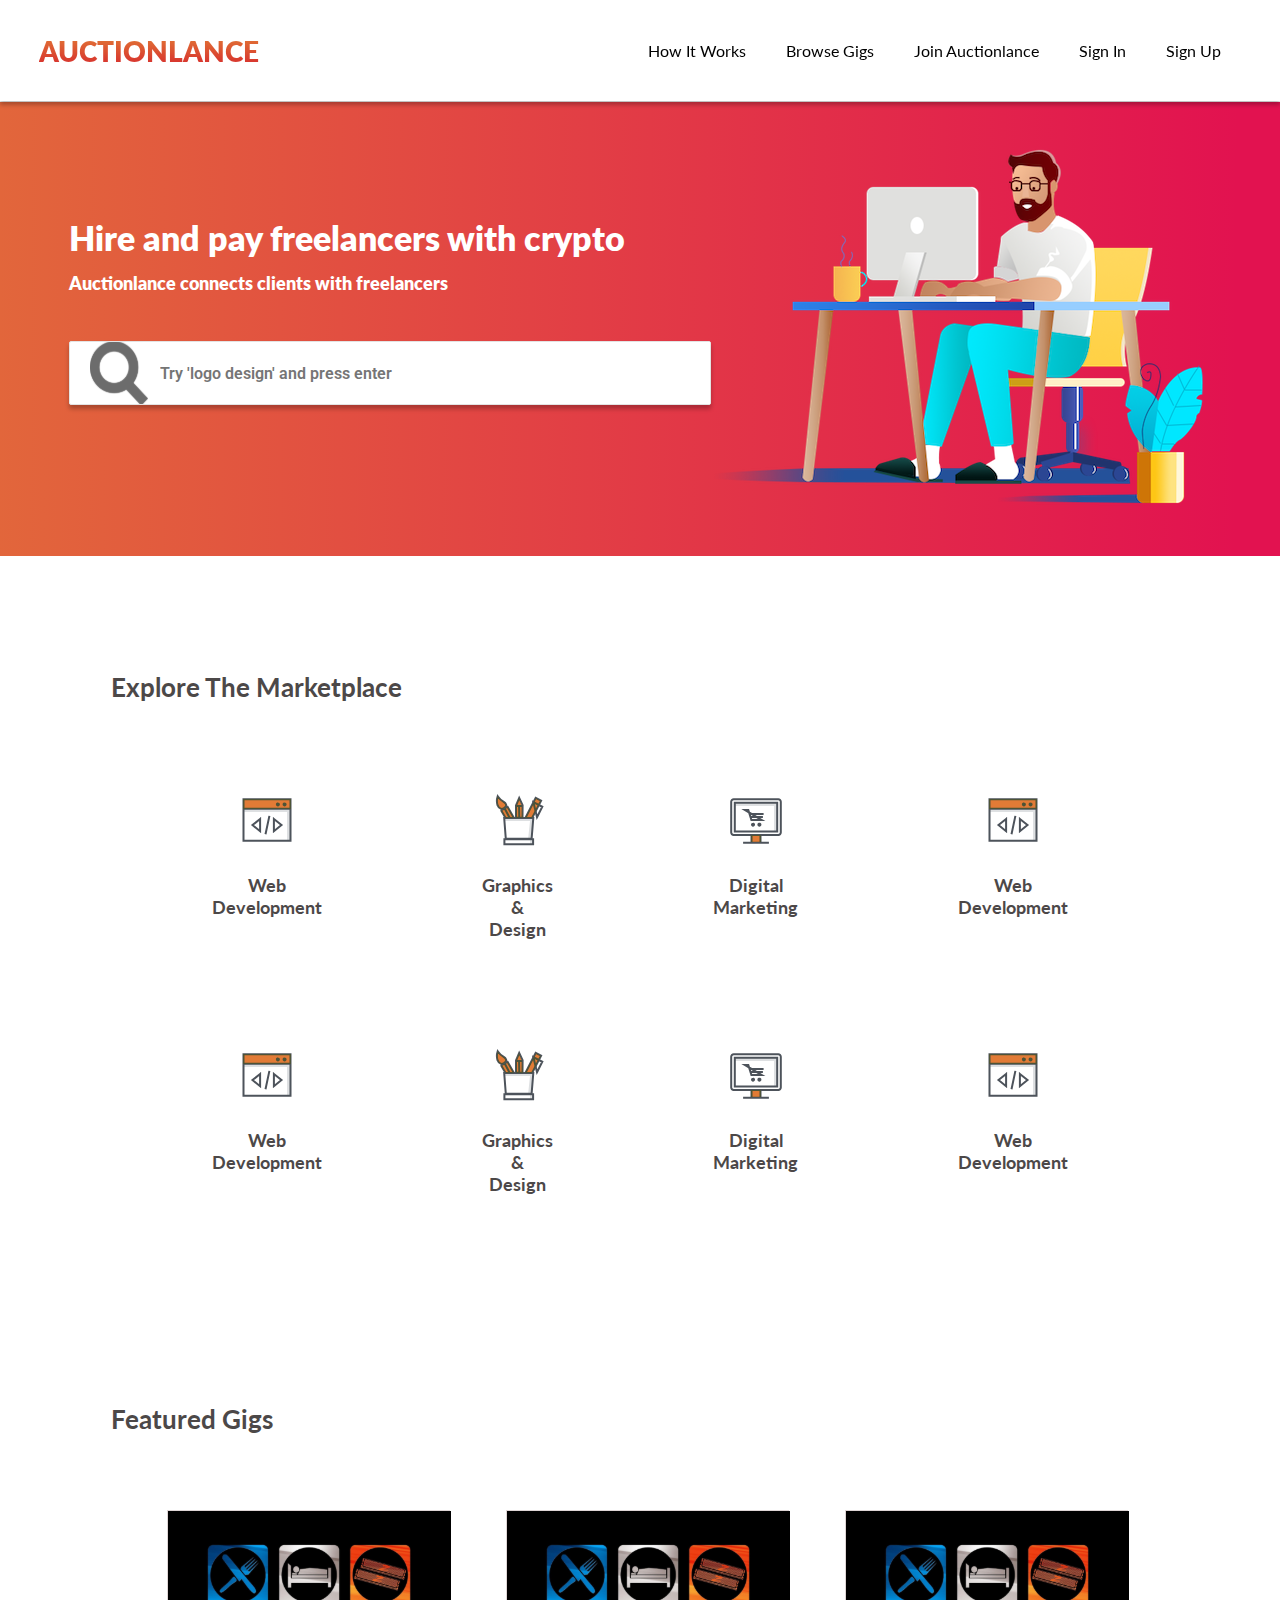
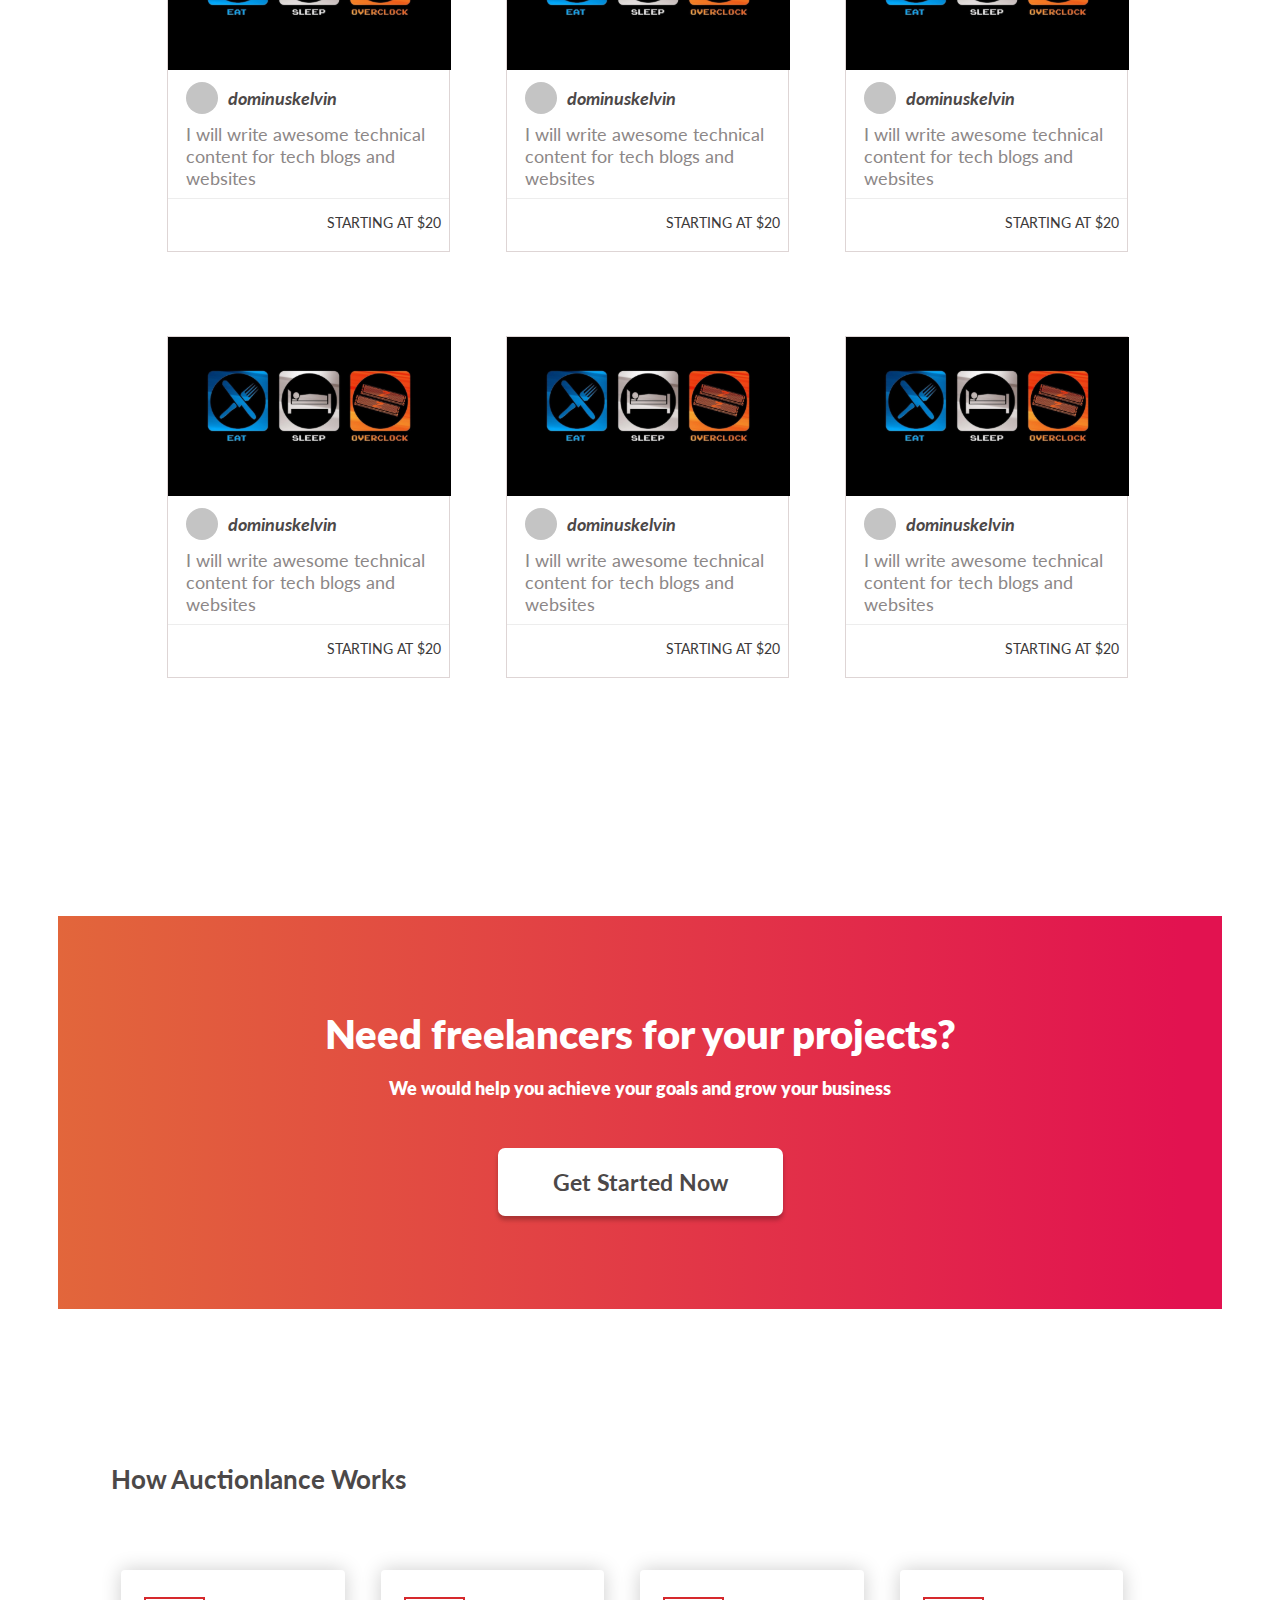
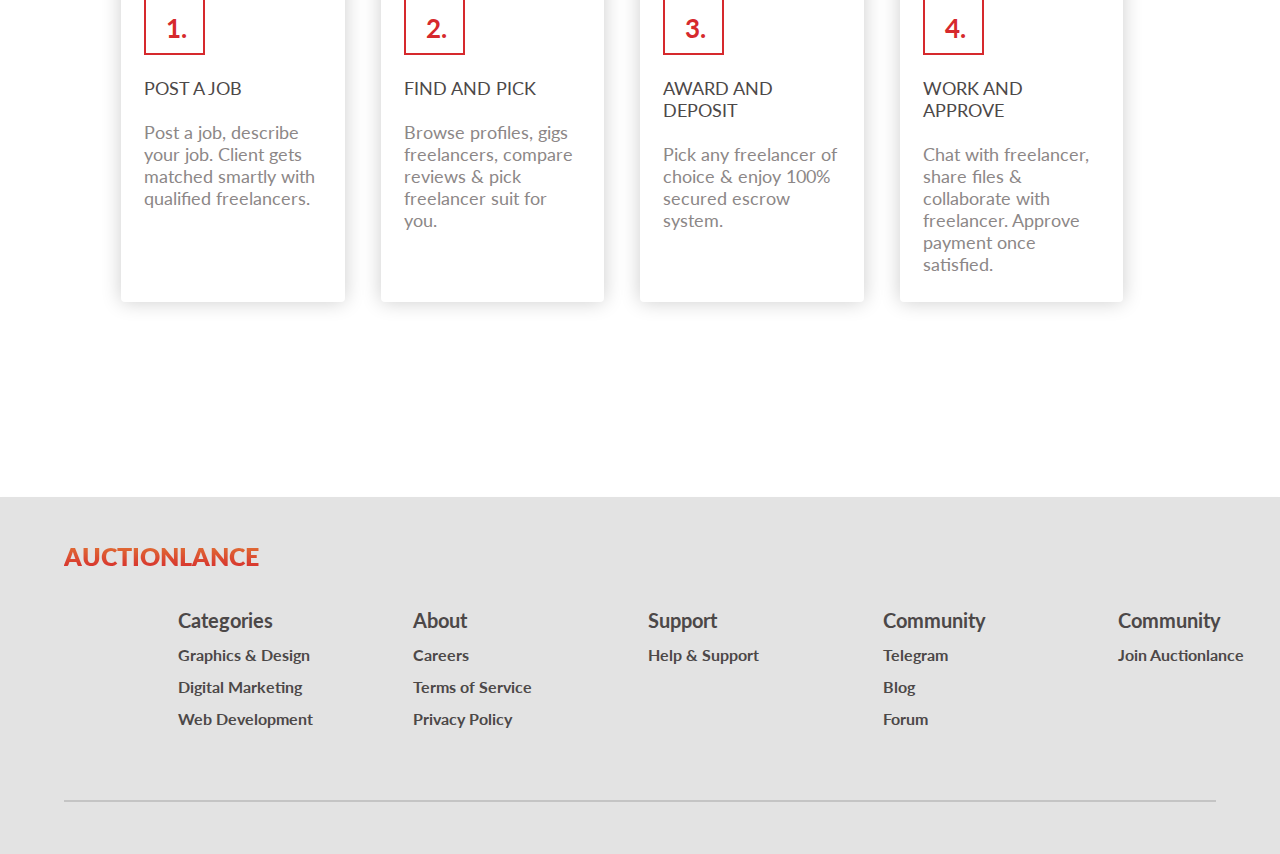
==== index.html @ 9f429aab "added media query for homepage (WIP)" ====
<!DOCTYPE html>
<html lang="en">
<head>
    <meta charset="UTF-8">
    <meta name="viewport" content="width=device-width, initial-scale=1.0">
    <meta http-equiv="X-UA-Compatible" content="ie=edge">
    <title>Hire Freelancers and Pay in Crypto | Auctionlance</title>
    <link href="https://fonts.googleapis.com/css?family=Lato:400,900|Roboto" rel="stylesheet">
    <link rel="stylesheet" href="assets/css/auctionlance.min.css">
</head>
<body>
    <!-- Navbar section begins here -->
    <nav>
        <a href="/" class="brand">Auctionlance</a>

        <section class="nav-wrapper">
            <ul class="left-nav">
                <li class="nav-link"><a href="#how-it-works">How It Works</a></li>
                <li class="nav-link"><a href="">Browse Gigs</a></li>
            </ul>
            <ul class="right-nav">
                <li class="nav-link"><a href="">Join Auctionlance</a></li>
                <li class="nav-link"><a href="">Sign In</a></li>
                <li class="nav-link"><a href="">Sign Up</a></li>
            </ul>
        </section>
        <form method="GET">
            <section class="mobile-search">
                <img class="search-icon" src="assets/img/search-icon.svg" />
                <input type="text" class="mobile-search__box" name="search" id="home-search" placeholder="Try 'logo design' and press enter" />
            </section>
        </form>
    </nav>
    <!-- Navbar section ends here -->

    <!-- Hero section starts here -->
    <section class="hero">

        <!-- Left hero section begins here -->
        <section class="hero__info">

            <h1 class="hero-title">Hire and pay freelancers with crypto</h1>
            <p class="hero-subtitle">Auctionlance connects clients with freelancers</p>

            <form method="GET">
                <section class="hero-search">
                    <img class="search-icon" src="assets/img/search-icon.svg" />
                    <input type="text" class="hero-search__box" name="search" id="home-search" placeholder="Try 'logo design' and press enter" />
                </section>
            </form>

        </section>
        <!-- Left hero section ends here -->

        <!-- Right hero section begins here -->
        <section>
            <img src="assets/img/hire-illustration.png" class="hero__img" alt="hero image">
        </section>
        <!-- Right hero section ends here -->

    </section>
    <!-- Hero section ends here -->

    <!-- Explore the marketplace section starts here -->
    <section class="explore">

        <h2 class="section-heading">Explore The Marketplace</h2>

        <section class="categories">

            <section class="category">
                <img src="assets/img/web-development.svg" alt="">
                <p>Web Development</p>
            </section>

            <section class="category">
                <img src="assets/img/graphics.svg" alt="">
                <p>Graphics & Design</p>
            </section>

            <section class="category">
                <img src="assets/img/digital-marketing.svg" alt="">
                <p>Digital Marketing</p>
            </section>
            <section class="category">
                <img src="assets/img/web-development.svg" alt="">
                <p>Web Development</p>
            </section>

        </section>

        <section class="categories">

            <section class="category">
                <img src="assets/img/web-development.svg" alt="">
                <p>Web Development</p>
            </section>

            <section class="category">
                <img src="assets/img/graphics.svg" alt="">
                <p>Graphics & Design</p>
            </section>

            <section class="category">
                <img src="assets/img/digital-marketing.svg" alt="">
                <p>Digital Marketing</p>
            </section>

            <section class="category">
                <img src="assets/img/web-development.svg" alt="">
                <p>Web Development</p>
            </section>

        </section>

    </section>
    <!-- Explore the marketplace section ends here -->

    <!-- Featured Gigs section starts here -->
    <section class="featured">

        <h2 class="section-heading">Featured Gigs</h2>
        
        <!-- Featured gigs section starts here -->
        <section class="featured-gigs">

            <section class="featured-gig">
                <img src="assets/img/featured-gig.svg" class="featured-gig__image" alt="">
                <section class="featured-gig__author">
                    <img src="assets/img/author-avatar.svg" alt="">
                    <p class="featured-gig__author-name">dominuskelvin</p>
                </section>
                <p class="featured-gig__description">
                    I will write awesome technical content for tech blogs and websites
                </p>
                <section class="featured-gig__footer">
                    <p>Starting at $20</p>
                </section>
            </section>

            <section class="featured-gig">
                <img src="assets/img/featured-gig.svg" class="featured-gig__image" alt="">
                <section class="featured-gig__author">
                    <img src="assets/img/author-avatar.svg" alt="">
                    <p class="featured-gig__author-name">dominuskelvin</p>
                </section>
                <p class="featured-gig__description">
                    I will write awesome technical content for tech blogs and websites
                </p>
                <section class="featured-gig__footer">
                    <p>Starting at $20</p>
                </section>
            </section>
            
            <section class="featured-gig">
                <img src="assets/img/featured-gig.svg" class="featured-gig__image" alt="">
                <section class="featured-gig__author">
                    <img src="assets/img/author-avatar.svg" alt="">
                    <p class="featured-gig__author-name">dominuskelvin</p>
                </section>
                <p class="featured-gig__description">
                    I will write awesome technical content for tech blogs and websites
                </p>
                <section class="featured-gig__footer">
                    <p>Starting at $20</p>
                </section>
            </section>

        </section>
        <!-- Featured gigs section ends here -->

        <!-- Featured gigs section starts here -->
        <section class="featured-gigs">

            <section class="featured-gig">
                <img src="assets/img/featured-gig.svg" class="featured-gig__image" alt="">
                <section class="featured-gig__author">
                    <img src="assets/img/author-avatar.svg" alt="">
                    <p class="featured-gig__author-name">dominuskelvin</p>
                </section>
                <p class="featured-gig__description">
                    I will write awesome technical content for tech blogs and websites
                </p>
                <section class="featured-gig__footer">
                    <p>Starting at $20</p>
                </section>
            </section>

            <section class="featured-gig">
                <img src="assets/img/featured-gig.svg" class="featured-gig__image" alt="">
                <section class="featured-gig__author">
                    <img src="assets/img/author-avatar.svg" alt="">
                    <p class="featured-gig__author-name">dominuskelvin</p>
                </section>
                <p class="featured-gig__description">
                    I will write awesome technical content for tech blogs and websites
                </p>

                <section class="featured-gig__footer">
                    <p>Starting at $20</p>
                </section>
            </section>

            <section class="featured-gig">
                <img src="assets/img/featured-gig.svg" class="featured-gig__image" alt="">
                <section class="featured-gig__author">
                    <img src="assets/img/author-avatar.svg" alt="">
                    <p class="featured-gig__author-name">dominuskelvin</p>
                </section>
                <p class="featured-gig__description">
                    I will write awesome technical content for tech blogs and websites
                </p>
                <section class="featured-gig__footer">
                    <p>Starting at $20</p>
                </section>
            </section>

        </section>
        <!-- Featured gigs section ends here -->
    </section>
    <!-- Featured Gigs section ends here -->

    <!-- Need freelancer section starts here -->
    <section class="need-freelancer">
        <h2>Need freelancers for your projects?</h2>

        <p>We would help you achieve your goals and grow your business</p>

        <a href="" class="auctionlance-btn">Get Started Now</a>

    </section>
    <!-- Need freelancer section ends here -->

    <!-- How auctionlance works section starts here -->
    <section class="how-auctionlance-works" id="how-it-works">
        
        <h2 class="section-heading">How Auctionlance Works</h2>

        <section class="cards">
                <section class="how-card">

                        <section class="how-card__numbering">
                            <p>1.</p>
                        </section>
            
                        <h3 class="how-card__title">POST A JOB</h3>
            
                        <p class="how-card__description">Post a job, describe your job. Client gets matched smartly with qualified freelancers.</p>
                        
                    </section>
            
                    <section class="how-card">
            
                        <section class="how-card__numbering">
                            <p>2.</p>
                        </section>
            
                        <h3 class="how-card__title">FIND AND PICK</h3>
            
                        <p class="how-card__description">Browse profiles, gigs freelancers, compare reviews & pick freelancer suit for you.</p>
            
                    </section>
            
                    <section class="how-card">
            
                        <section class="how-card__numbering">
                            <p>3.</p>
                        </section>
            
                        <h3 class="how-card__title">AWARD AND DEPOSIT</h3>
            
                        <p class="how-card__description">Pick any freelancer of choice & enjoy 100% secured escrow system.</p>
            
                    </section>
            
                    <section class="how-card">
            
                        <section class="how-card__numbering">
                            <p>4.</p>
                        </section>
            
                        <h3 class="how-card__title">WORK AND APPROVE</h3>
            
                        <p class="how-card__description">Chat with freelancer, share files & collaborate with freelancer. Approve payment once satisfied.</p>
            
                    </section>
        </section>

    </section>
    <!-- How auctionlance works section ends here -->

    <!-- Footer starts here -->
    <footer>

        <h3 class="footer__brand">Auctionlance</h3>

        <section class="footer-details-container">
                <section class="footer-details">
                        <h3 class="footer-details__title">Categories</h3>
                        <ul class="footer__links">
                            <li><a href="">Graphics & Design</a></li>
                            <li><a href="">Digital Marketing</a></li>
                            <li><a href="">Web Development</a></li>
                        </ul>
                    </section>
            
                    <section class="footer-details">
                        <h3 class="footer-details__title">About</h3>
                        <ul class="footer__links">
                            <li><a href="">Careers</a></li>
                            <li><a href="">Terms of Service</a></li>
                            <li><a href="">Privacy Policy</a></li>
                        </ul>
                    </section>
            
                    <section class="footer-details">
                        <h3 class="footer-details__title">Support</h3>
                        <ul class="footer__links">
                            <li><a href="">Help & Support</a></li>
                        </ul>
                    </section>
            
                    <section class="footer-details">
                        <h3 class="footer-details__title">Community</h3>
                        <ul class="footer__links">
                            <li><a href="">Telegram</a></li>
                            <li><a href="">Blog</a></li>
                            <li><a href="">Forum</a></li>
                        </ul>
                    </section>
            
                    <section class="footer-details">
                        <h3 class="footer-details__title">Community</h3>
                        <ul class="footer__links">
                            <li><a href="">Join Auctionlance</a></li>
                        </ul>
                    </section>
        </section>

        <hr>
        
    </footer>
    <!-- Footer ends here -->
</body>
</html>
---- assets/css/auctionlance.min.css ----
html,body,div,span,applet,object,iframe,h1,h2,h3,h4,h5,h6,p,blockquote,pre,a,abbr,acronym,address,big,cite,code,del,dfn,em,img,ins,kbd,q,s,samp,small,strike,strong,sub,sup,tt,var,b,u,i,center,dl,dt,dd,ol,ul,li,fieldset,form,label,legend,table,caption,tbody,tfoot,thead,tr,th,td,article,aside,canvas,details,embed,figure,figcaption,footer,header,hgroup,menu,nav,output,ruby,section,summary,time,mark,audio,video{margin:0;padding:0;border:0;font-size:100%;font-family:inherit;vertical-align:baseline}article,aside,details,figcaption,figure,footer,header,hgroup,menu,nav,section{display:block}body{line-height:1}ol,ul{list-style:none}blockquote,q{quotes:none}blockquote:before,blockquote:after,q:before,q:after{content:'';content:none}table{border-collapse:collapse;border-spacing:0}a{text-decoration:none;color:#000}html{scroll-behavior:smooth}h1{font-size:34px;font-family:'Lato', sans-serif}@media screen and (max-width: 768px){h1{font-size:18px}}nav{height:101px;background-color:#fff;-webkit-box-shadow:0px 4px 4px rgba(0,0,0,0.25);box-shadow:0px 4px 4px rgba(0,0,0,0.25);display:-webkit-box;display:-ms-flexbox;display:flex;padding:0 39px;-webkit-box-align:center;-ms-flex-align:center;align-items:center;position:fixed;z-index:10;right:0;left:0;top:0}nav .mobile-search{display:none}@media screen and (max-width: 768px){nav .mobile-search{display:block;position:absolute;width:330px;height:31px;left:15px;top:58px;background:#FFFFFF;border:1px solid #C4C4C4;border-radius:2px}}@media screen and (max-width: 768px){nav{position:static;background-color:#DFD4D4;-webkit-box-shadow:none;box-shadow:none;-webkit-box-pack:justify;-ms-flex-pack:justify;justify-content:space-between;-webkit-box-align:start;-ms-flex-align:start;align-items:flex-start;padding:18px;height:99px}}nav a.brand{font-family:'Lato', sans-serif;font-style:normal;font-weight:800;line-height:normal;font-size:28px;color:#D6292D;background:-webkit-linear-gradient(#E27B36, #D6292D);background-clip:text;-webkit-background-clip:text;-webkit-text-fill-color:transparent;text-transform:uppercase}@media screen and (max-width: 768px){nav a.brand{font-size:18px}}nav .nav-wrapper{display:-webkit-box;display:-ms-flexbox;display:flex;-webkit-box-pack:end;-ms-flex-pack:end;justify-content:flex-end;-webkit-box-align:end;-ms-flex-align:end;align-items:flex-end;width:100%}@media screen and (max-width: 768px){nav .nav-wrapper{display:none}}nav .left-nav,nav .right-nav{font-family:'Lato', sans-serif;display:-webkit-box;display:-ms-flexbox;display:flex;-webkit-box-align:end;-ms-flex-align:end;align-items:flex-end}nav .left-nav .nav-link,nav .right-nav .nav-link{margin:0 20px}nav .left-nav .nav-link a,nav .right-nav .nav-link a{-webkit-transition:all 1s;transition:all 1s}nav .left-nav .nav-link a:hover,nav .right-nav .nav-link a:hover{background:-webkit-linear-gradient(#E27B36, #D6292D);background-clip:text;-webkit-background-clip:text;-webkit-text-fill-color:transparent}.hero{background-color:#D6292D;background:linear-gradient(270.26deg, rgba(255,255,255,0) 3.36%, #E27B36 124.02%),#E21250;margin-top:102px;height:454px;display:-webkit-box;display:-ms-flexbox;display:flex;-webkit-box-pack:center;-ms-flex-pack:center;justify-content:center;-webkit-box-align:center;-ms-flex-align:center;align-items:center}@media screen and (max-width: 768px){.hero{height:199px;margin-top:0}}@media screen and (max-width: 768px){.hero .hero__img{width:144px;height:107px}}.hero .hero__info{-ms-flex-item-align:start;align-self:flex-start;margin-top:9%;color:#FFFFFF}.hero .hero__info .hero-title{font-style:normal;font-weight:800;line-height:normal;font-size:34px;margin-bottom:14px}@media screen and (max-width: 768px){.hero .hero__info .hero-title{font-size:18px;margin-bottom:4px}}.hero .hero__info .hero-subtitle{font-family:'Lato', sans-serif;font-family:Lato;font-style:normal;font-weight:800;line-height:normal;font-size:18px;margin-bottom:47px}@media screen and (max-width: 768px){.hero .hero__info .hero-subtitle{font-weight:normal;font-size:14px;margin-bottom:12px}}.hero .hero__info .hero-search{width:620px;height:62px;background:#FFFFFF;border:1px solid #E3E3E3;-webkit-box-shadow:0px 4px 4px rgba(0,0,0,0.25);box-shadow:0px 4px 4px rgba(0,0,0,0.25);border-radius:2px;padding-left:20px;display:-webkit-box;display:-ms-flexbox;display:flex}.hero .hero__info .hero-search .hero-search__box{margin-left:10px;font-family:'Roboto', sans-serif;font-style:normal;line-height:normal;font-weight:600;font-size:16px;color:#8C8787;border:none;width:100%}.hero .hero__info .hero-search .hero-search__box:focus{outline:transparent}@media screen and (max-width: 768px){.hero .hero__info .hero-search{display:none}}@media screen and (max-width: 768px){.hero{-ms-flex-wrap:wrap;flex-wrap:wrap}}.explore,.featured,.how-auctionlance-works{margin-top:115px;margin-left:111px;margin-right:111px}@media screen and (max-width: 768px){.explore,.featured,.how-auctionlance-works{margin-top:24px;margin-left:20px;margin-right:20px}}.categories{margin-left:90px;margin-right:90px}@media screen and (max-width: 768px){.categories{margin-left:20px;margin-right:20px}}.explore .categories{display:-webkit-box;display:-ms-flexbox;display:flex;-webkit-box-pack:center;-ms-flex-pack:center;justify-content:center}@media screen and (max-width: 768px){.explore .categories{-ms-flex-wrap:wrap;flex-wrap:wrap;-webkit-box-pack:start;-ms-flex-pack:start;justify-content:flex-start}}.explore .categories .category{width:100%;margin:10px 80px 93px 80px;text-align:center}@media screen and (max-width: 768px){.explore .categories .category{width:auto;margin:10px 8px 20px 15px}}.explore .categories .category p{margin-top:19px;font-family:'Lato', sans-serif;font-style:normal;font-weight:bold;line-height:normal;font-size:18px;color:#4C4848}@media screen and (max-width: 768px){.explore .categories .category p{font-size:14px}}.section-heading{font-family:'Lato', sans-serif;font-style:normal;font-weight:bold;line-height:normal;font-size:26px;color:#4C4848;margin-bottom:75px}@media screen and (max-width: 768px){.section-heading{font-size:18px;margin-bottom:32px}}.featured .featured-gigs{display:-webkit-box;display:-ms-flexbox;display:flex}.featured .featured-gigs .featured-gig{width:283px;height:342px;background:#FFFFFF;border:1px solid #DED5D5;-webkit-box-sizing:border-box;box-sizing:border-box;margin-bottom:84px;margin-left:56px}@media screen and (max-width: 768px){.featured .featured-gigs .featured-gig{margin-left:0;margin-right:10px}}.featured .featured-gigs .featured-gig .featured-gig__author{display:-webkit-box;display:-ms-flexbox;display:flex}.featured .featured-gigs .featured-gig .featured-gig__author .featured-gig__author-name{font-family:'Lato', sans-serif;font-style:italic;font-weight:bold;line-height:normal;font-size:18px;color:#4C4848;margin-left:10px;margin-top:5px}.featured .featured-gigs .featured-gig .featured-gig__description{font-family:'Lato', sans-serif;font-style:normal;font-weight:normal;line-height:normal;font-size:18px;color:#8C8787;margin-top:19px}.featured .featured-gigs .featured-gig .featured-gig__author,.featured .featured-gigs .featured-gig .featured-gig__description{margin:9px 18px}@media screen and (max-width: 768px){.featured .featured-gigs{overflow:auto}}.featured .featured-gig__footer{display:-webkit-box;display:-ms-flexbox;display:flex;-webkit-box-align:center;-ms-flex-align:center;align-items:center;padding:15px 8px;-webkit-box-pack:end;-ms-flex-pack:end;justify-content:flex-end;border-top:1px solid rgba(196,196,196,0.3);text-transform:uppercase}.featured .featured-gig__footer p{font-family:'Lato', sans-serif;font-style:normal;font-weight:normal;line-height:normal;font-size:14px;color:#3C3A3A}.need-freelancer{display:-webkit-box;display:-ms-flexbox;display:flex;-webkit-box-orient:vertical;-webkit-box-direction:normal;-ms-flex-direction:column;flex-direction:column;-webkit-box-pack:center;-ms-flex-pack:center;justify-content:center;-webkit-box-align:center;-ms-flex-align:center;align-items:center;margin:154px 58px;height:393px;background-color:#D6292D;background:linear-gradient(270.27deg, rgba(255,255,255,0) 3.36%, #E27B36 124.02%),#E21250}@media screen and (max-width: 768px){.need-freelancer{margin:45px 0;height:133px;padding:19px 0}}.need-freelancer h2{font-family:'Lato', sans-serif;font-style:normal;font-weight:800;line-height:normal;font-size:40px;color:#FFFFFF;margin-bottom:19px}@media screen and (max-width: 768px){.need-freelancer h2{font-size:16px;margin-bottom:11px}}.need-freelancer p{font-family:'Lato', sans-serif;font-style:normal;font-weight:800;line-height:normal;font-size:18px;color:#FFFFFF;margin-bottom:49px}@media screen and (max-width: 768px){.need-freelancer p{font-size:12px;margin-bottom:17px;font-weight:500}}.auctionlance-btn{background:#FFFFFF;-webkit-box-shadow:0px 4px 4px rgba(0,0,0,0.25);box-shadow:0px 4px 4px rgba(0,0,0,0.25);border-radius:7px;font-family:Lato;font-style:normal;font-weight:bold;line-height:normal;font-size:23px;color:#4C4848;padding:20px 55px}@media screen and (max-width: 768px){.auctionlance-btn{font-size:13px;padding:10px 20px;border-radius:2px}}@media screen and (max-width: 768px){.how-auctionlance-works{overflow:auto}}.how-auctionlance-works .cards{display:-webkit-box;display:-ms-flexbox;display:flex;margin:10px}.how-auctionlance-works .cards .how-card{width:276px;background:#FFFFFF;-webkit-box-shadow:0px 0px 20px rgba(0,0,0,0.2);box-shadow:0px 0px 20px rgba(0,0,0,0.2);border-radius:4px;margin-right:36px;padding:27px 23px}@media screen and (max-width: 768px){.how-auctionlance-works .cards .how-card{-ms-flex-negative:0;flex-shrink:0;margin-right:16px;-ms-flex-preferred-size:247px;flex-basis:247px}}.how-auctionlance-works .cards .how-card .how-card__numbering{width:61px;height:58px;background:#FFFFFF;border:2px solid #D6292D;-webkit-box-sizing:border-box;box-sizing:border-box;padding:13px 20px;font-family:Lato;font-style:normal;font-weight:bold;line-height:normal;font-size:26px;color:#D6292D;margin-bottom:22px}.how-auctionlance-works .cards .how-card .how-card__title{margin-bottom:22px;font-family:Lato;font-style:normal;font-weight:normal;line-height:normal;font-size:18px;color:#4C4848}.how-auctionlance-works .cards .how-card .how-card__description{font-family:'Lato', sans-serif;font-style:normal;font-weight:normal;line-height:normal;font-size:18px;color:#8C8787;width:100%}@media screen and (max-width: 768px){.how-auctionlance-works .cards .how-card .how-card__description{font-size:14px}}footer{margin-top:195px;background-color:#e3e3e3;-webkit-box-shadow:0px 4px 4px rgba(0,0,0,0.25);box-shadow:0px 4px 4px rgba(0,0,0,0.25);padding:44px 64px}@media screen and (max-width: 768px){footer{padding:20px 15px;margin-top:88px}}footer h3.footer__brand{font-family:Lato;font-style:normal;font-weight:800;line-height:normal;font-size:25px;color:#D6292D;background:-webkit-linear-gradient(#E27B36, #D6292D);background-clip:text;-webkit-background-clip:text;-webkit-text-fill-color:transparent;text-transform:uppercase;margin-bottom:37px}@media screen and (max-width: 768px){footer h3.footer__brand{margin-bottom:15px;font-size:18px}}footer .footer-details-container{margin-left:114px;display:-webkit-box;display:-ms-flexbox;display:flex}@media screen and (max-width: 768px){footer .footer-details-container{margin-left:15px}}@media screen and (max-width: 768px){footer .footer-details-container{-ms-flex-wrap:wrap;flex-wrap:wrap}}footer .footer-details-container .footer-details{margin-right:80px}footer .footer-details-container .footer-details .footer-details__title{font-family:'Lato', sans-serif;font-style:normal;font-weight:bold;line-height:normal;font-size:20px;color:#4C4848}@media screen and (max-width: 768px){footer .footer-details-container .footer-details .footer-details__title{font-size:16px}}footer .footer-details-container .footer-details .footer__links{font-family:Lato;font-style:normal;font-weight:bold;line-height:normal;font-size:16px;width:155px}footer .footer-details-container .footer-details .footer__links li>a{color:#4C4848}@media screen and (max-width: 768px){footer .footer-details-container .footer-details .footer__links{font-size:14px}}footer .footer-details-container .footer-details .footer__links,footer .footer-details-container .footer-details .footer__links li{margin-top:13px}@media screen and (max-width: 768px){footer .footer-details-container .footer-details .footer__links:last-child,footer .footer-details-container .footer-details .footer__links li:last-child{margin-bottom:20px}}footer hr{margin-top:72px;border:1px solid #c4c4c4}
/*# sourceMappingURL=auctionlance.min.css.map */
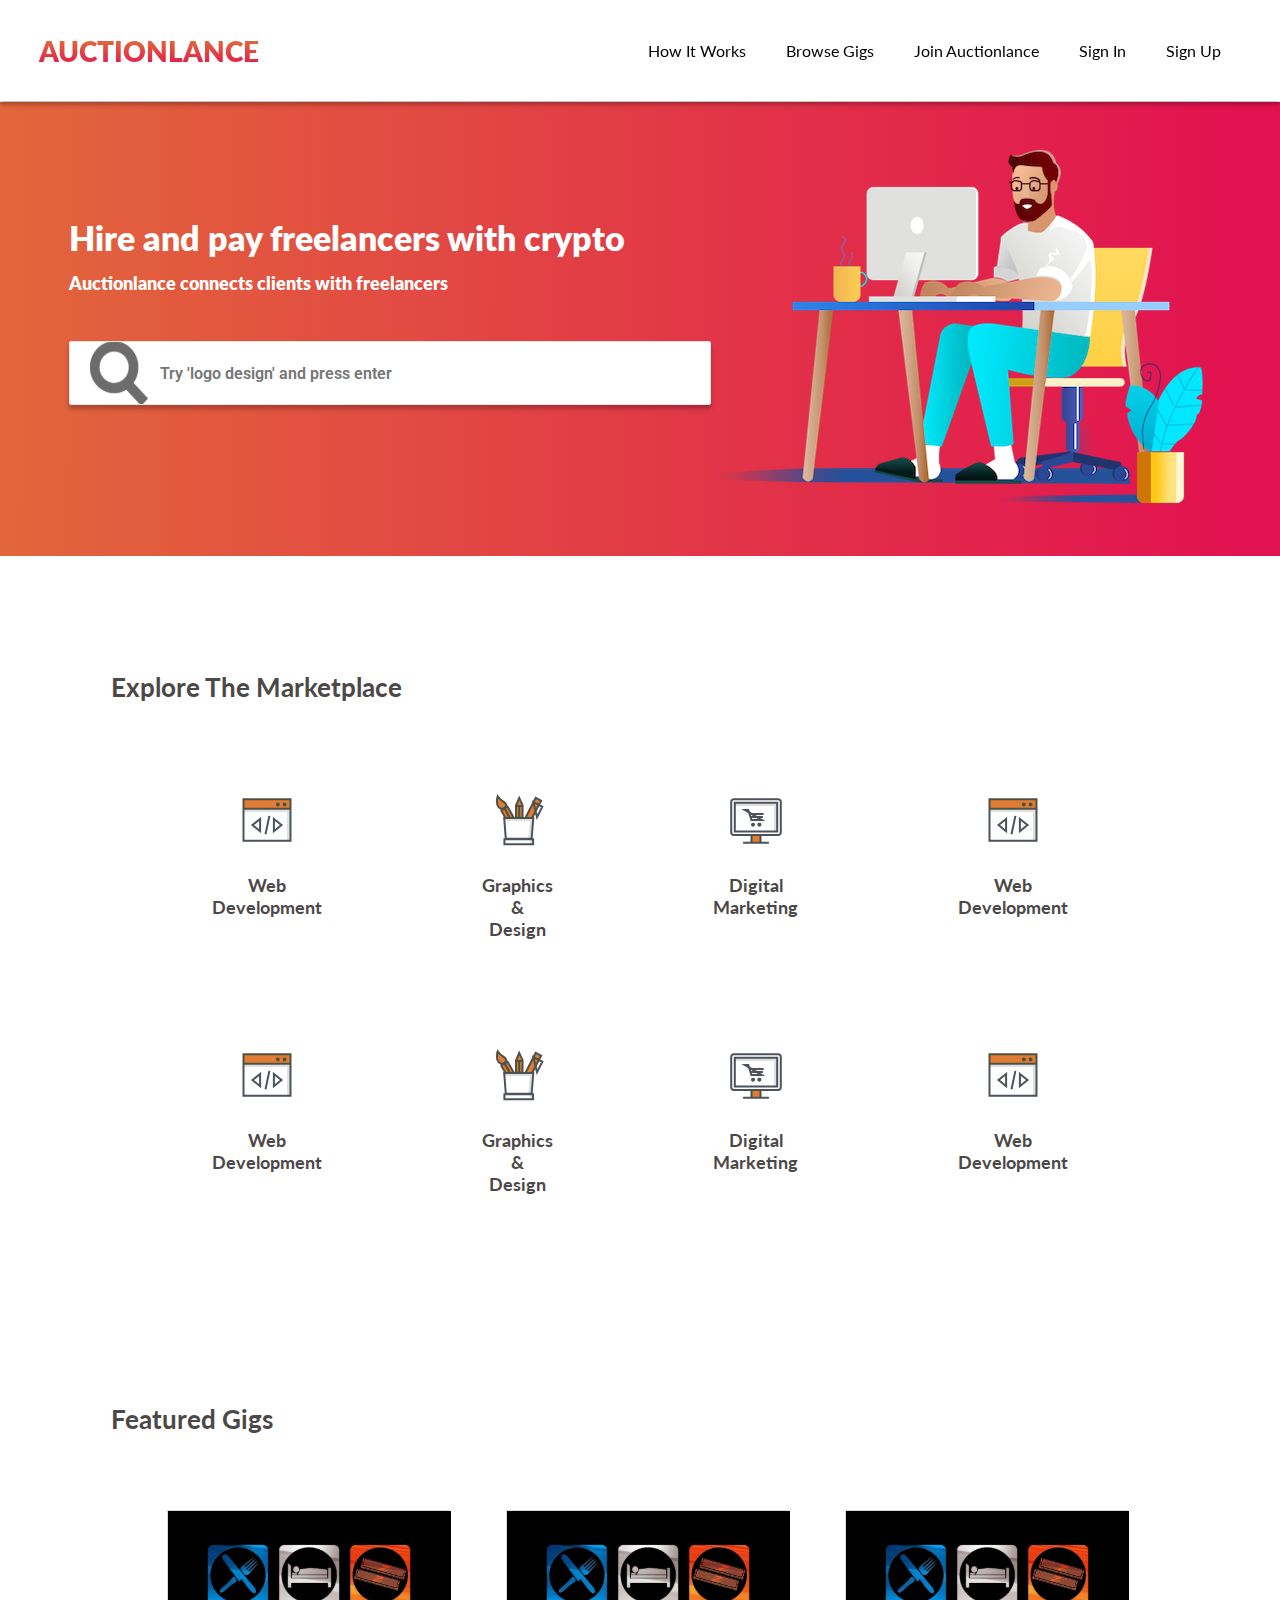
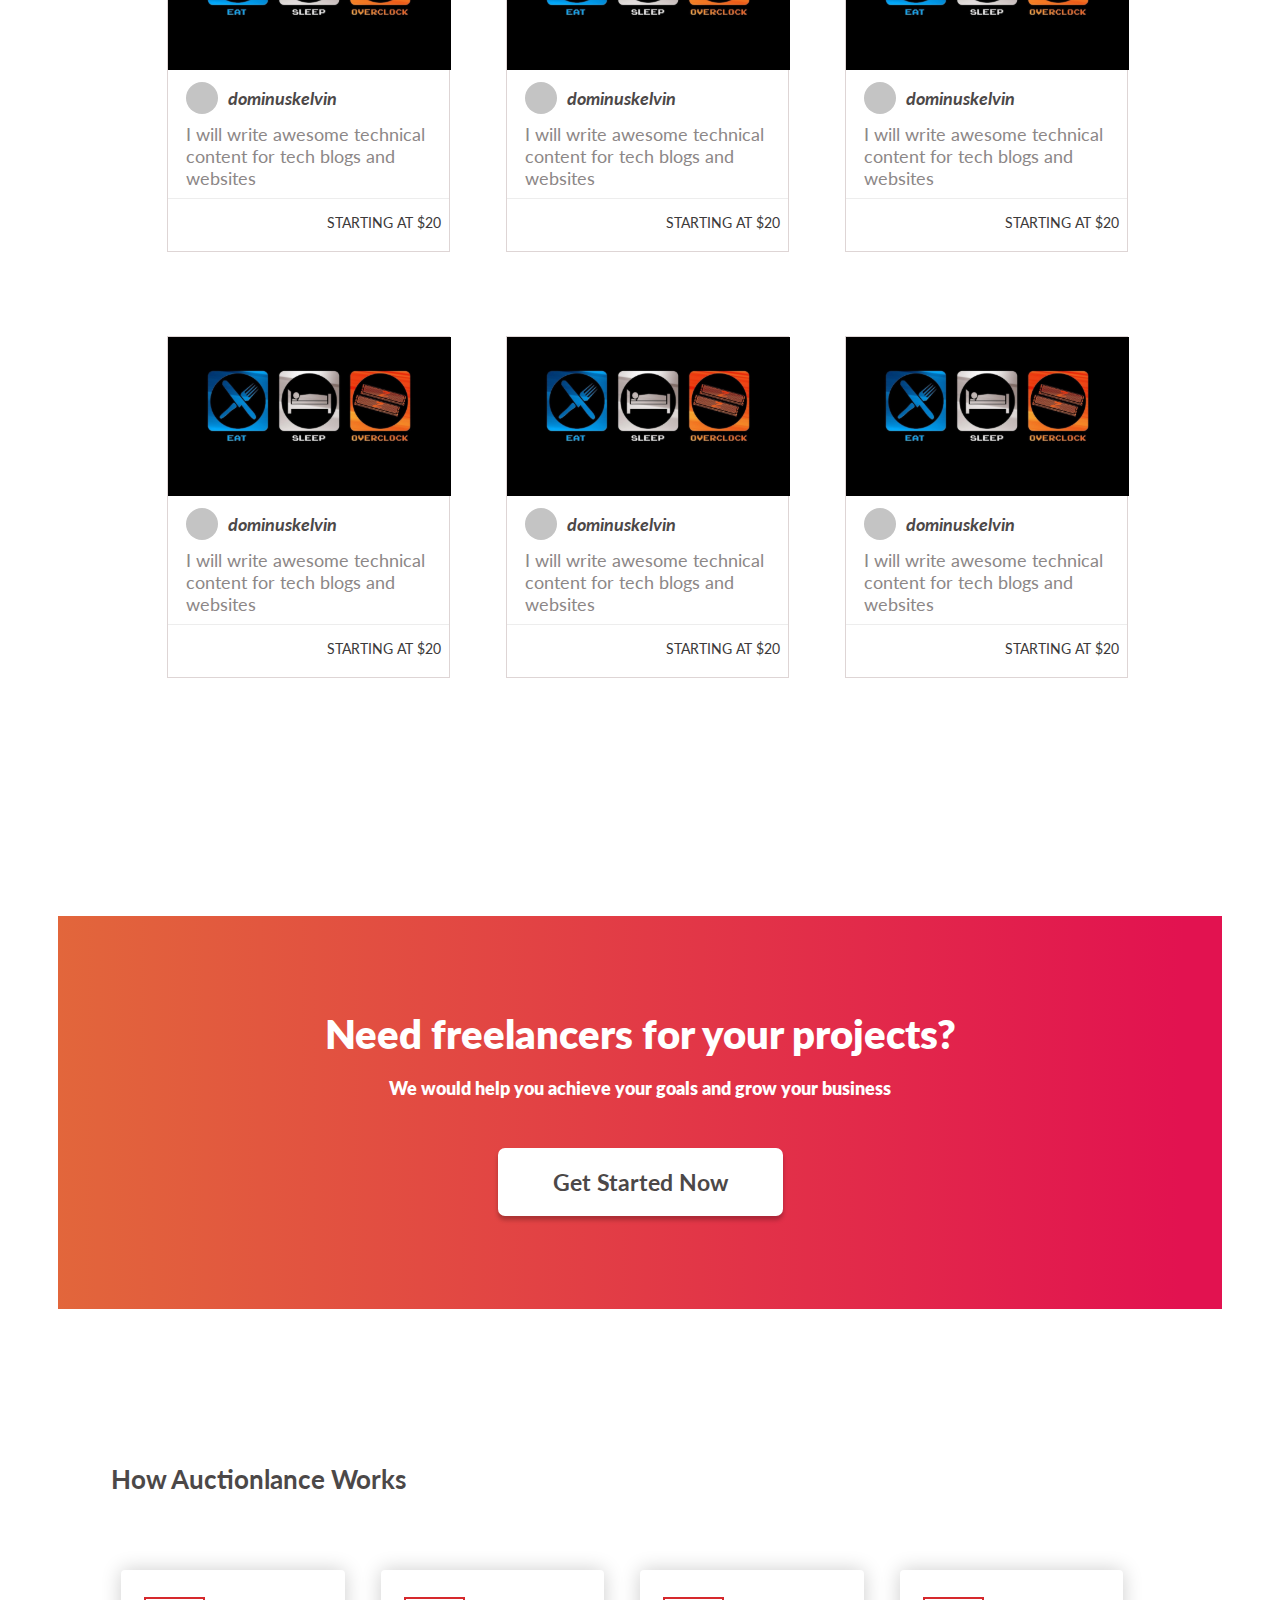
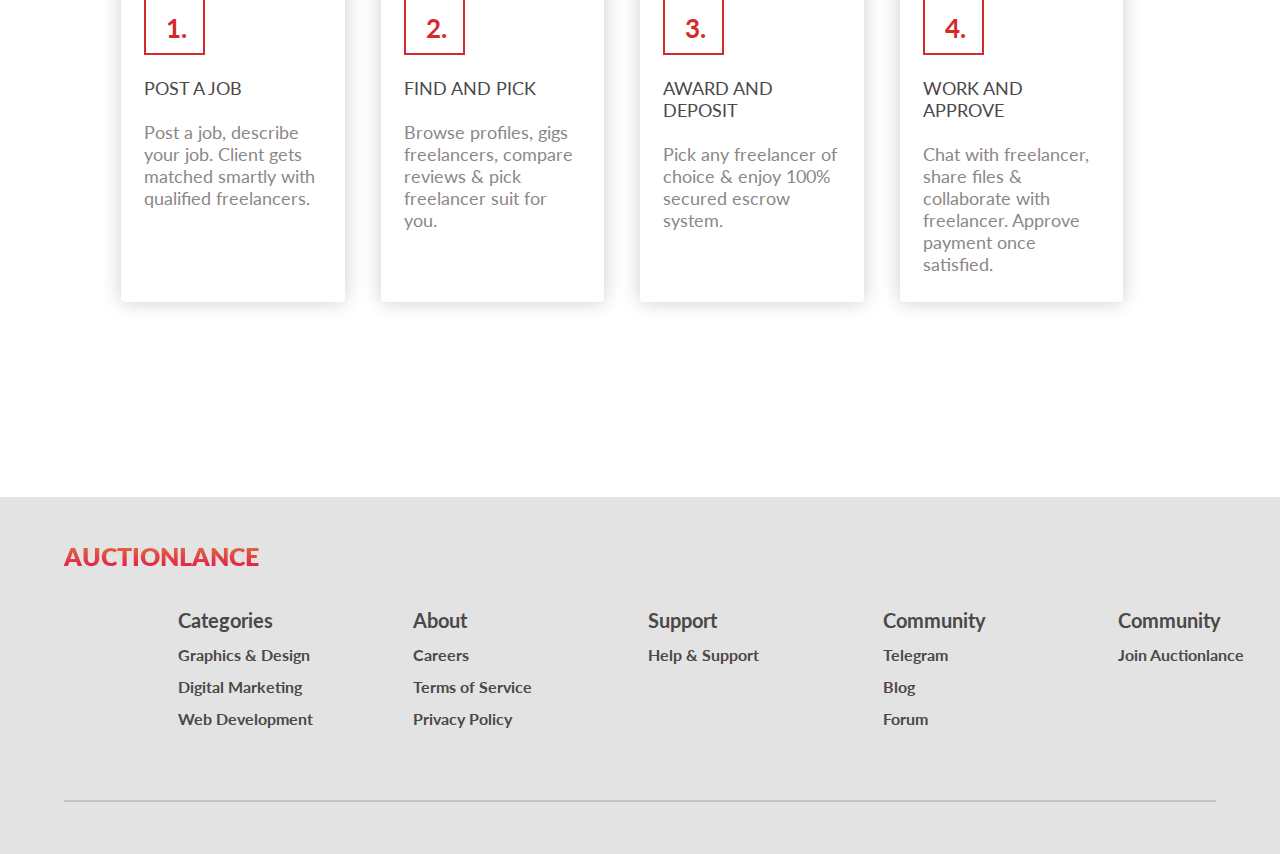
==== commit be5703d0: "added the mobile side bar styles" ====
--- a/index.html
+++ b/index.html
@@ -11,8 +11,33 @@
 <body>
     <!-- Navbar section begins here -->
     <nav>
+        <a class="hamburger-menu">
+            <span class="ham"></span>
+            <span class="ham"></span>
+            <span class="ham"></span>
+        </a>
         <a href="/" class="brand">Auctionlance</a>
-
+        <a href="/" class="mb-nav-link">Join</a>
+        
+        <!-- Mobile menu -->
+            <section class="mb-nav-sidebar">
+                <section class="wrapper">
+                    <section class="menu">
+                        <div>
+                            <p class="close">X</p>
+                        </div>
+                        <ul class="mobile-links">
+                            <li class="mb-nav-item"><a href="">How It Works</a></li>
+                            <li class="mb-nav-item"><a href="">Browse Gigs</a></li>
+                            <li class="mb-nav-item"><a href="">Join Auctionlance</a></li>
+                            <li class="mb-nav-item"><a href="">Sign In</a></li>
+                            <li class="mb-nav-item"><a href="">Sign Up</a></li>
+                        </ul>
+                    </section>
+                    <section class="overlay"></section>
+                </section>
+            </section>
+        <!-- Mobile menu ends here -->
         <section class="nav-wrapper">
             <ul class="left-nav">
                 <li class="nav-link"><a href="#how-it-works">How It Works</a></li>
@@ -24,12 +49,14 @@
                 <li class="nav-link"><a href="">Sign Up</a></li>
             </ul>
         </section>
-        <form method="GET">
-            <section class="mobile-search">
-                <img class="search-icon" src="assets/img/search-icon.svg" />
-                <input type="text" class="mobile-search__box" name="search" id="home-search" placeholder="Try 'logo design' and press enter" />
-            </section>
-        </form>
+        <section>
+            <form method="GET">
+                <section class="mobile-search">
+                    <img class="search-icon" src="assets/img/search-icon.svg" />
+                    <input type="text" class="mobile-search__box" name="search" id="home-search" placeholder="Find Services" />
+                </section>
+            </form>
+        </section>
     </nav>
     <!-- Navbar section ends here -->
 
@@ -341,5 +368,21 @@
         
     </footer>
     <!-- Footer ends here -->
+    <script>
+        const hamburgerMenu = document.querySelector('.hamburger-menu');
+        const mbNavSidebar = document.querySelector('.mb-nav-sidebar');
+        const closeNavbar = document.querySelector('.close');
+
+        function openSidebar() {
+            mbNavSidebar.classList.add('open');
+        }
+
+        function closeSidebar() {
+            mbNavSidebar.classList.remove('open');
+        }
+
+        hamburgerMenu.addEventListener('click', openSidebar)
+        closeNavbar.addEventListener('click', closeSidebar)
+    </script>
 </body>
 </html>--- a/assets/css/auctionlance.min.css
+++ b/assets/css/auctionlance.min.css
@@ -1,2 +1,2 @@
-html,body,div,span,applet,object,iframe,h1,h2,h3,h4,h5,h6,p,blockquote,pre,a,abbr,acronym,address,big,cite,code,del,dfn,em,img,ins,kbd,q,s,samp,small,strike,strong,sub,sup,tt,var,b,u,i,center,dl,dt,dd,ol,ul,li,fieldset,form,label,legend,table,caption,tbody,tfoot,thead,tr,th,td,article,aside,canvas,details,embed,figure,figcaption,footer,header,hgroup,menu,nav,output,ruby,section,summary,time,mark,audio,video{margin:0;padding:0;border:0;font-size:100%;font-family:inherit;vertical-align:baseline}article,aside,details,figcaption,figure,footer,header,hgroup,menu,nav,section{display:block}body{line-height:1}ol,ul{list-style:none}blockquote,q{quotes:none}blockquote:before,blockquote:after,q:before,q:after{content:'';content:none}table{border-collapse:collapse;border-spacing:0}a{text-decoration:none;color:#000}html{scroll-behavior:smooth}h1{font-size:34px;font-family:'Lato', sans-serif}@media screen and (max-width: 768px){h1{font-size:18px}}nav{height:101px;background-color:#fff;-webkit-box-shadow:0px 4px 4px rgba(0,0,0,0.25);box-shadow:0px 4px 4px rgba(0,0,0,0.25);display:-webkit-box;display:-ms-flexbox;display:flex;padding:0 39px;-webkit-box-align:center;-ms-flex-align:center;align-items:center;position:fixed;z-index:10;right:0;left:0;top:0}nav .mobile-search{display:none}@media screen and (max-width: 768px){nav .mobile-search{display:block;position:absolute;width:330px;height:31px;left:15px;top:58px;background:#FFFFFF;border:1px solid #C4C4C4;border-radius:2px}}@media screen and (max-width: 768px){nav{position:static;background-color:#DFD4D4;-webkit-box-shadow:none;box-shadow:none;-webkit-box-pack:justify;-ms-flex-pack:justify;justify-content:space-between;-webkit-box-align:start;-ms-flex-align:start;align-items:flex-start;padding:18px;height:99px}}nav a.brand{font-family:'Lato', sans-serif;font-style:normal;font-weight:800;line-height:normal;font-size:28px;color:#D6292D;background:-webkit-linear-gradient(#E27B36, #D6292D);background-clip:text;-webkit-background-clip:text;-webkit-text-fill-color:transparent;text-transform:uppercase}@media screen and (max-width: 768px){nav a.brand{font-size:18px}}nav .nav-wrapper{display:-webkit-box;display:-ms-flexbox;display:flex;-webkit-box-pack:end;-ms-flex-pack:end;justify-content:flex-end;-webkit-box-align:end;-ms-flex-align:end;align-items:flex-end;width:100%}@media screen and (max-width: 768px){nav .nav-wrapper{display:none}}nav .left-nav,nav .right-nav{font-family:'Lato', sans-serif;display:-webkit-box;display:-ms-flexbox;display:flex;-webkit-box-align:end;-ms-flex-align:end;align-items:flex-end}nav .left-nav .nav-link,nav .right-nav .nav-link{margin:0 20px}nav .left-nav .nav-link a,nav .right-nav .nav-link a{-webkit-transition:all 1s;transition:all 1s}nav .left-nav .nav-link a:hover,nav .right-nav .nav-link a:hover{background:-webkit-linear-gradient(#E27B36, #D6292D);background-clip:text;-webkit-background-clip:text;-webkit-text-fill-color:transparent}.hero{background-color:#D6292D;background:linear-gradient(270.26deg, rgba(255,255,255,0) 3.36%, #E27B36 124.02%),#E21250;margin-top:102px;height:454px;display:-webkit-box;display:-ms-flexbox;display:flex;-webkit-box-pack:center;-ms-flex-pack:center;justify-content:center;-webkit-box-align:center;-ms-flex-align:center;align-items:center}@media screen and (max-width: 768px){.hero{height:199px;margin-top:0}}@media screen and (max-width: 768px){.hero .hero__img{width:144px;height:107px}}.hero .hero__info{-ms-flex-item-align:start;align-self:flex-start;margin-top:9%;color:#FFFFFF}.hero .hero__info .hero-title{font-style:normal;font-weight:800;line-height:normal;font-size:34px;margin-bottom:14px}@media screen and (max-width: 768px){.hero .hero__info .hero-title{font-size:18px;margin-bottom:4px}}.hero .hero__info .hero-subtitle{font-family:'Lato', sans-serif;font-family:Lato;font-style:normal;font-weight:800;line-height:normal;font-size:18px;margin-bottom:47px}@media screen and (max-width: 768px){.hero .hero__info .hero-subtitle{font-weight:normal;font-size:14px;margin-bottom:12px}}.hero .hero__info .hero-search{width:620px;height:62px;background:#FFFFFF;border:1px solid #E3E3E3;-webkit-box-shadow:0px 4px 4px rgba(0,0,0,0.25);box-shadow:0px 4px 4px rgba(0,0,0,0.25);border-radius:2px;padding-left:20px;display:-webkit-box;display:-ms-flexbox;display:flex}.hero .hero__info .hero-search .hero-search__box{margin-left:10px;font-family:'Roboto', sans-serif;font-style:normal;line-height:normal;font-weight:600;font-size:16px;color:#8C8787;border:none;width:100%}.hero .hero__info .hero-search .hero-search__box:focus{outline:transparent}@media screen and (max-width: 768px){.hero .hero__info .hero-search{display:none}}@media screen and (max-width: 768px){.hero{-ms-flex-wrap:wrap;flex-wrap:wrap}}.explore,.featured,.how-auctionlance-works{margin-top:115px;margin-left:111px;margin-right:111px}@media screen and (max-width: 768px){.explore,.featured,.how-auctionlance-works{margin-top:24px;margin-left:20px;margin-right:20px}}.categories{margin-left:90px;margin-right:90px}@media screen and (max-width: 768px){.categories{margin-left:20px;margin-right:20px}}.explore .categories{display:-webkit-box;display:-ms-flexbox;display:flex;-webkit-box-pack:center;-ms-flex-pack:center;justify-content:center}@media screen and (max-width: 768px){.explore .categories{-ms-flex-wrap:wrap;flex-wrap:wrap;-webkit-box-pack:start;-ms-flex-pack:start;justify-content:flex-start}}.explore .categories .category{width:100%;margin:10px 80px 93px 80px;text-align:center}@media screen and (max-width: 768px){.explore .categories .category{width:auto;margin:10px 8px 20px 15px}}.explore .categories .category p{margin-top:19px;font-family:'Lato', sans-serif;font-style:normal;font-weight:bold;line-height:normal;font-size:18px;color:#4C4848}@media screen and (max-width: 768px){.explore .categories .category p{font-size:14px}}.section-heading{font-family:'Lato', sans-serif;font-style:normal;font-weight:bold;line-height:normal;font-size:26px;color:#4C4848;margin-bottom:75px}@media screen and (max-width: 768px){.section-heading{font-size:18px;margin-bottom:32px}}.featured .featured-gigs{display:-webkit-box;display:-ms-flexbox;display:flex}.featured .featured-gigs .featured-gig{width:283px;height:342px;background:#FFFFFF;border:1px solid #DED5D5;-webkit-box-sizing:border-box;box-sizing:border-box;margin-bottom:84px;margin-left:56px}@media screen and (max-width: 768px){.featured .featured-gigs .featured-gig{margin-left:0;margin-right:10px}}.featured .featured-gigs .featured-gig .featured-gig__author{display:-webkit-box;display:-ms-flexbox;display:flex}.featured .featured-gigs .featured-gig .featured-gig__author .featured-gig__author-name{font-family:'Lato', sans-serif;font-style:italic;font-weight:bold;line-height:normal;font-size:18px;color:#4C4848;margin-left:10px;margin-top:5px}.featured .featured-gigs .featured-gig .featured-gig__description{font-family:'Lato', sans-serif;font-style:normal;font-weight:normal;line-height:normal;font-size:18px;color:#8C8787;margin-top:19px}.featured .featured-gigs .featured-gig .featured-gig__author,.featured .featured-gigs .featured-gig .featured-gig__description{margin:9px 18px}@media screen and (max-width: 768px){.featured .featured-gigs{overflow:auto}}.featured .featured-gig__footer{display:-webkit-box;display:-ms-flexbox;display:flex;-webkit-box-align:center;-ms-flex-align:center;align-items:center;padding:15px 8px;-webkit-box-pack:end;-ms-flex-pack:end;justify-content:flex-end;border-top:1px solid rgba(196,196,196,0.3);text-transform:uppercase}.featured .featured-gig__footer p{font-family:'Lato', sans-serif;font-style:normal;font-weight:normal;line-height:normal;font-size:14px;color:#3C3A3A}.need-freelancer{display:-webkit-box;display:-ms-flexbox;display:flex;-webkit-box-orient:vertical;-webkit-box-direction:normal;-ms-flex-direction:column;flex-direction:column;-webkit-box-pack:center;-ms-flex-pack:center;justify-content:center;-webkit-box-align:center;-ms-flex-align:center;align-items:center;margin:154px 58px;height:393px;background-color:#D6292D;background:linear-gradient(270.27deg, rgba(255,255,255,0) 3.36%, #E27B36 124.02%),#E21250}@media screen and (max-width: 768px){.need-freelancer{margin:45px 0;height:133px;padding:19px 0}}.need-freelancer h2{font-family:'Lato', sans-serif;font-style:normal;font-weight:800;line-height:normal;font-size:40px;color:#FFFFFF;margin-bottom:19px}@media screen and (max-width: 768px){.need-freelancer h2{font-size:16px;margin-bottom:11px}}.need-freelancer p{font-family:'Lato', sans-serif;font-style:normal;font-weight:800;line-height:normal;font-size:18px;color:#FFFFFF;margin-bottom:49px}@media screen and (max-width: 768px){.need-freelancer p{font-size:12px;margin-bottom:17px;font-weight:500}}.auctionlance-btn{background:#FFFFFF;-webkit-box-shadow:0px 4px 4px rgba(0,0,0,0.25);box-shadow:0px 4px 4px rgba(0,0,0,0.25);border-radius:7px;font-family:Lato;font-style:normal;font-weight:bold;line-height:normal;font-size:23px;color:#4C4848;padding:20px 55px}@media screen and (max-width: 768px){.auctionlance-btn{font-size:13px;padding:10px 20px;border-radius:2px}}@media screen and (max-width: 768px){.how-auctionlance-works{overflow:auto}}.how-auctionlance-works .cards{display:-webkit-box;display:-ms-flexbox;display:flex;margin:10px}.how-auctionlance-works .cards .how-card{width:276px;background:#FFFFFF;-webkit-box-shadow:0px 0px 20px rgba(0,0,0,0.2);box-shadow:0px 0px 20px rgba(0,0,0,0.2);border-radius:4px;margin-right:36px;padding:27px 23px}@media screen and (max-width: 768px){.how-auctionlance-works .cards .how-card{-ms-flex-negative:0;flex-shrink:0;margin-right:16px;-ms-flex-preferred-size:247px;flex-basis:247px}}.how-auctionlance-works .cards .how-card .how-card__numbering{width:61px;height:58px;background:#FFFFFF;border:2px solid #D6292D;-webkit-box-sizing:border-box;box-sizing:border-box;padding:13px 20px;font-family:Lato;font-style:normal;font-weight:bold;line-height:normal;font-size:26px;color:#D6292D;margin-bottom:22px}.how-auctionlance-works .cards .how-card .how-card__title{margin-bottom:22px;font-family:Lato;font-style:normal;font-weight:normal;line-height:normal;font-size:18px;color:#4C4848}.how-auctionlance-works .cards .how-card .how-card__description{font-family:'Lato', sans-serif;font-style:normal;font-weight:normal;line-height:normal;font-size:18px;color:#8C8787;width:100%}@media screen and (max-width: 768px){.how-auctionlance-works .cards .how-card .how-card__description{font-size:14px}}footer{margin-top:195px;background-color:#e3e3e3;-webkit-box-shadow:0px 4px 4px rgba(0,0,0,0.25);box-shadow:0px 4px 4px rgba(0,0,0,0.25);padding:44px 64px}@media screen and (max-width: 768px){footer{padding:20px 15px;margin-top:88px}}footer h3.footer__brand{font-family:Lato;font-style:normal;font-weight:800;line-height:normal;font-size:25px;color:#D6292D;background:-webkit-linear-gradient(#E27B36, #D6292D);background-clip:text;-webkit-background-clip:text;-webkit-text-fill-color:transparent;text-transform:uppercase;margin-bottom:37px}@media screen and (max-width: 768px){footer h3.footer__brand{margin-bottom:15px;font-size:18px}}footer .footer-details-container{margin-left:114px;display:-webkit-box;display:-ms-flexbox;display:flex}@media screen and (max-width: 768px){footer .footer-details-container{margin-left:15px}}@media screen and (max-width: 768px){footer .footer-details-container{-ms-flex-wrap:wrap;flex-wrap:wrap}}footer .footer-details-container .footer-details{margin-right:80px}footer .footer-details-container .footer-details .footer-details__title{font-family:'Lato', sans-serif;font-style:normal;font-weight:bold;line-height:normal;font-size:20px;color:#4C4848}@media screen and (max-width: 768px){footer .footer-details-container .footer-details .footer-details__title{font-size:16px}}footer .footer-details-container .footer-details .footer__links{font-family:Lato;font-style:normal;font-weight:bold;line-height:normal;font-size:16px;width:155px}footer .footer-details-container .footer-details .footer__links li>a{color:#4C4848}@media screen and (max-width: 768px){footer .footer-details-container .footer-details .footer__links{font-size:14px}}footer .footer-details-container .footer-details .footer__links,footer .footer-details-container .footer-details .footer__links li{margin-top:13px}@media screen and (max-width: 768px){footer .footer-details-container .footer-details .footer__links:last-child,footer .footer-details-container .footer-details .footer__links li:last-child{margin-bottom:20px}}footer hr{margin-top:72px;border:1px solid #c4c4c4}
+html,body,div,span,applet,object,iframe,h1,h2,h3,h4,h5,h6,p,blockquote,pre,a,abbr,acronym,address,big,cite,code,del,dfn,em,img,ins,kbd,q,s,samp,small,strike,strong,sub,sup,tt,var,b,u,i,center,dl,dt,dd,ol,ul,li,fieldset,form,label,legend,table,caption,tbody,tfoot,thead,tr,th,td,article,aside,canvas,details,embed,figure,figcaption,footer,header,hgroup,menu,nav,output,ruby,section,summary,time,mark,audio,video{margin:0;padding:0;border:0;font-size:100%;font-family:inherit;vertical-align:baseline}article,aside,details,figcaption,figure,footer,header,hgroup,menu,nav,section{display:block}body{line-height:1}ol,ul{list-style:none}blockquote,q{quotes:none}blockquote:before,blockquote:after,q:before,q:after{content:'';content:none}table{border-collapse:collapse;border-spacing:0}a{text-decoration:none;color:#000}html{scroll-behavior:smooth;-webkit-transition:all 500ms;transition:all 500ms}h1{font-size:34px;font-family:'Lato', sans-serif}@media screen and (max-width: 768px){h1{font-size:18px}}nav{height:101px;background-color:#fff;-webkit-box-shadow:0px 4px 4px rgba(0,0,0,0.25);box-shadow:0px 4px 4px rgba(0,0,0,0.25);display:-webkit-box;display:-ms-flexbox;display:flex;padding:0 39px;-webkit-box-align:center;-ms-flex-align:center;align-items:center;position:fixed;z-index:10;right:0;left:0;top:0}nav .hamburger-menu,nav .mb-nav-link,nav .mb-nav-sidebar{display:none}@media screen and (max-width: 768px){nav{height:99px;position:static;background-color:#DFD4D4;-webkit-box-shadow:none;box-shadow:none;-webkit-box-pack:justify;-ms-flex-pack:justify;justify-content:space-between;-webkit-box-align:start;-ms-flex-align:start;align-items:flex-start;padding:18px}nav .hamburger-menu{display:-webkit-box;display:-ms-flexbox;display:flex;-webkit-box-orient:vertical;-webkit-box-direction:normal;-ms-flex-direction:column;flex-direction:column}nav .hamburger-menu .ham{width:20.56px;border:3px solid #000000;margin-bottom:2px}nav .mb-nav-link{display:block;font-family:'Lato', sans-serif;margin-top:5px;margin-right:-10px;font-weight:600}nav .mb-nav-sidebar.open{display:block}nav .mb-nav-sidebar{position:absolute;top:0;right:0;left:0;z-index:90000}nav .mb-nav-sidebar .wrapper{display:-webkit-box;display:-ms-flexbox;display:flex;height:300vh}nav .mb-nav-sidebar .wrapper .menu{background-color:#E21250;background:linear-gradient(270.26deg, rgba(255,255,255,0) 3.36%, #E27B36 124.02%),#E21250;color:#fff;-ms-flex-preferred-size:70%;flex-basis:70%;padding:20px 45px}nav .mb-nav-sidebar .wrapper .menu div{display:-webkit-box;display:-ms-flexbox;display:flex;-webkit-box-pack:end;-ms-flex-pack:end;justify-content:flex-end;font-family:'Lato', sans-serif;font-size:20px;font-weight:600}nav .mb-nav-sidebar .wrapper .menu .mobile-links{margin-top:65px}nav .mb-nav-sidebar .wrapper .menu .mobile-links .mb-nav-item{margin-bottom:30px;font-family:'Lato', sans-serif}nav .mb-nav-sidebar .wrapper .menu .mobile-links .mb-nav-item a{color:#fff}nav .mb-nav-sidebar .wrapper .overlay{background-color:rgba(0,0,0,0.8);-ms-flex-preferred-size:30%;flex-basis:30%}}nav .mobile-search{display:none}@media screen and (max-width: 768px){nav .mobile-search{display:-webkit-box;display:-ms-flexbox;display:flex;-webkit-box-pack:justify;-ms-flex-pack:justify;justify-content:space-between;padding:.3rem .5rem;width:90%;position:absolute;top:70px;left:10px;background:#FFFFFF;border:1px solid #C4C4C4;border-radius:2px}nav .mobile-search .mobile-search__box{border:none;width:100%;margin-left:10px}nav .mobile-search .mobile-search__box:focus{outline:none}}nav a.brand{font-family:'Lato', sans-serif;font-style:normal;font-weight:800;line-height:normal;font-size:28px;color:#E21250;background:-webkit-linear-gradient(#E27B36, #E21250);background-clip:text;-webkit-background-clip:text;-webkit-text-fill-color:transparent;text-transform:uppercase}@media screen and (max-width: 768px){nav a.brand{font-size:18px;margin-left:35px;margin-right:20px}}nav .nav-wrapper{display:-webkit-box;display:-ms-flexbox;display:flex;-webkit-box-pack:end;-ms-flex-pack:end;justify-content:flex-end;-webkit-box-align:end;-ms-flex-align:end;align-items:flex-end;width:100%}@media screen and (max-width: 768px){nav .nav-wrapper{display:none}}nav .left-nav,nav .right-nav{font-family:'Lato', sans-serif;display:-webkit-box;display:-ms-flexbox;display:flex;-webkit-box-align:end;-ms-flex-align:end;align-items:flex-end}nav .left-nav .nav-link,nav .right-nav .nav-link{margin:0 20px}nav .left-nav .nav-link a,nav .right-nav .nav-link a{-webkit-transition:all 1s;transition:all 1s}nav .left-nav .nav-link a:hover,nav .right-nav .nav-link a:hover{background:-webkit-linear-gradient(#E27B36, #E21250);background-clip:text;-webkit-background-clip:text;-webkit-text-fill-color:transparent}.hero{background-color:#E21250;background:linear-gradient(270.26deg, rgba(255,255,255,0) 3.36%, #E27B36 124.02%),#E21250;margin-top:102px;height:454px;display:-webkit-box;display:-ms-flexbox;display:flex;-webkit-box-pack:center;-ms-flex-pack:center;justify-content:center;-webkit-box-align:center;-ms-flex-align:center;align-items:center}@media screen and (max-width: 768px){.hero{height:199px;margin-top:0}}@media screen and (max-width: 768px){.hero .hero__img{width:144px;height:107px}}.hero .hero__info{-ms-flex-item-align:start;align-self:flex-start;margin-top:9%;color:#FFFFFF}.hero .hero__info .hero-title{font-style:normal;font-weight:800;line-height:normal;font-size:34px;margin-bottom:14px}@media screen and (max-width: 768px){.hero .hero__info .hero-title{font-size:18px;margin-bottom:4px}}.hero .hero__info .hero-subtitle{font-family:'Lato', sans-serif;font-family:Lato;font-style:normal;font-weight:800;line-height:normal;font-size:18px;margin-bottom:47px}@media screen and (max-width: 768px){.hero .hero__info .hero-subtitle{font-weight:normal;font-size:14px;margin-bottom:12px}}.hero .hero__info .hero-search{width:620px;height:62px;background:#FFFFFF;border:1px solid #E3E3E3;-webkit-box-shadow:0px 4px 4px rgba(0,0,0,0.25);box-shadow:0px 4px 4px rgba(0,0,0,0.25);border-radius:2px;padding-left:20px;display:-webkit-box;display:-ms-flexbox;display:flex}.hero .hero__info .hero-search .hero-search__box{margin-left:10px;font-family:'Roboto', sans-serif;font-style:normal;line-height:normal;font-weight:600;font-size:16px;color:#8C8787;border:none;width:100%}.hero .hero__info .hero-search .hero-search__box:focus{outline:transparent}@media screen and (max-width: 768px){.hero .hero__info .hero-search{display:none}}@media screen and (max-width: 768px){.hero{-ms-flex-wrap:wrap;flex-wrap:wrap}}.explore,.featured,.how-auctionlance-works{margin-top:115px;margin-left:111px;margin-right:111px}@media screen and (max-width: 768px){.explore,.featured,.how-auctionlance-works{margin-top:24px;margin-left:20px;margin-right:20px}}.categories{margin-left:90px;margin-right:90px}@media screen and (max-width: 768px){.categories{margin-left:20px;margin-right:20px}}.explore .categories{display:-webkit-box;display:-ms-flexbox;display:flex;-webkit-box-pack:center;-ms-flex-pack:center;justify-content:center}@media screen and (max-width: 768px){.explore .categories{-ms-flex-wrap:wrap;flex-wrap:wrap;-webkit-box-pack:start;-ms-flex-pack:start;justify-content:flex-start}}.explore .categories .category{width:100%;margin:10px 80px 93px 80px;text-align:center}@media screen and (max-width: 768px){.explore .categories .category{width:auto;margin:10px 8px 20px 15px}}.explore .categories .category p{margin-top:19px;font-family:'Lato', sans-serif;font-style:normal;font-weight:bold;line-height:normal;font-size:18px;color:#4C4848}@media screen and (max-width: 768px){.explore .categories .category p{font-size:14px}}.section-heading{font-family:'Lato', sans-serif;font-style:normal;font-weight:bold;line-height:normal;font-size:26px;color:#4C4848;margin-bottom:75px}@media screen and (max-width: 768px){.section-heading{font-size:18px;margin-bottom:32px}}.featured .featured-gigs{display:-webkit-box;display:-ms-flexbox;display:flex}.featured .featured-gigs .featured-gig{width:283px;height:342px;background:#FFFFFF;border:1px solid #DED5D5;-webkit-box-sizing:border-box;box-sizing:border-box;margin-bottom:84px;margin-left:56px}@media screen and (max-width: 768px){.featured .featured-gigs .featured-gig{margin-left:0;margin-right:10px}}.featured .featured-gigs .featured-gig .featured-gig__author{display:-webkit-box;display:-ms-flexbox;display:flex}.featured .featured-gigs .featured-gig .featured-gig__author .featured-gig__author-name{font-family:'Lato', sans-serif;font-style:italic;font-weight:bold;line-height:normal;font-size:18px;color:#4C4848;margin-left:10px;margin-top:5px}.featured .featured-gigs .featured-gig .featured-gig__description{font-family:'Lato', sans-serif;font-style:normal;font-weight:normal;line-height:normal;font-size:18px;color:#8C8787;margin-top:19px}.featured .featured-gigs .featured-gig .featured-gig__author,.featured .featured-gigs .featured-gig .featured-gig__description{margin:9px 18px}@media screen and (max-width: 768px){.featured .featured-gigs{overflow:auto}}.featured .featured-gig__footer{display:-webkit-box;display:-ms-flexbox;display:flex;-webkit-box-align:center;-ms-flex-align:center;align-items:center;padding:15px 8px;-webkit-box-pack:end;-ms-flex-pack:end;justify-content:flex-end;border-top:1px solid rgba(196,196,196,0.3);text-transform:uppercase}.featured .featured-gig__footer p{font-family:'Lato', sans-serif;font-style:normal;font-weight:normal;line-height:normal;font-size:14px;color:#3C3A3A}.need-freelancer{display:-webkit-box;display:-ms-flexbox;display:flex;-webkit-box-orient:vertical;-webkit-box-direction:normal;-ms-flex-direction:column;flex-direction:column;-webkit-box-pack:center;-ms-flex-pack:center;justify-content:center;-webkit-box-align:center;-ms-flex-align:center;align-items:center;margin:154px 58px;height:393px;background-color:#E21250;background:linear-gradient(270.27deg, rgba(255,255,255,0) 3.36%, #E27B36 124.02%),#E21250}@media screen and (max-width: 768px){.need-freelancer{margin:45px 0;height:133px;padding:19px 0}}.need-freelancer h2{font-family:'Lato', sans-serif;font-style:normal;font-weight:800;line-height:normal;font-size:40px;color:#FFFFFF;margin-bottom:19px}@media screen and (max-width: 768px){.need-freelancer h2{font-size:16px;margin-bottom:11px}}.need-freelancer p{font-family:'Lato', sans-serif;font-style:normal;font-weight:800;line-height:normal;font-size:18px;color:#FFFFFF;margin-bottom:49px}@media screen and (max-width: 768px){.need-freelancer p{font-size:12px;margin-bottom:17px;font-weight:500}}.auctionlance-btn{background:#FFFFFF;-webkit-box-shadow:0px 4px 4px rgba(0,0,0,0.25);box-shadow:0px 4px 4px rgba(0,0,0,0.25);border-radius:7px;font-family:Lato;font-style:normal;font-weight:bold;line-height:normal;font-size:23px;color:#4C4848;padding:20px 55px}@media screen and (max-width: 768px){.auctionlance-btn{font-size:13px;padding:10px 20px;border-radius:2px}}@media screen and (max-width: 768px){.how-auctionlance-works{overflow:auto}}.how-auctionlance-works .cards{display:-webkit-box;display:-ms-flexbox;display:flex;margin:10px}.how-auctionlance-works .cards .how-card{width:276px;background:#FFFFFF;-webkit-box-shadow:0px 0px 20px rgba(0,0,0,0.2);box-shadow:0px 0px 20px rgba(0,0,0,0.2);border-radius:4px;margin-right:36px;padding:27px 23px}@media screen and (max-width: 768px){.how-auctionlance-works .cards .how-card{-ms-flex-negative:0;flex-shrink:0;margin-right:16px;-ms-flex-preferred-size:247px;flex-basis:247px}}.how-auctionlance-works .cards .how-card .how-card__numbering{width:61px;height:58px;background:#FFFFFF;border:2px solid #D6292D;-webkit-box-sizing:border-box;box-sizing:border-box;padding:13px 20px;font-family:Lato;font-style:normal;font-weight:bold;line-height:normal;font-size:26px;color:#D6292D;margin-bottom:22px}.how-auctionlance-works .cards .how-card .how-card__title{margin-bottom:22px;font-family:Lato;font-style:normal;font-weight:normal;line-height:normal;font-size:18px;color:#4C4848}.how-auctionlance-works .cards .how-card .how-card__description{font-family:'Lato', sans-serif;font-style:normal;font-weight:normal;line-height:normal;font-size:18px;color:#8C8787;width:100%}@media screen and (max-width: 768px){.how-auctionlance-works .cards .how-card .how-card__description{font-size:14px}}footer{margin-top:195px;background-color:#e3e3e3;-webkit-box-shadow:0px 4px 4px rgba(0,0,0,0.25);box-shadow:0px 4px 4px rgba(0,0,0,0.25);padding:44px 64px}@media screen and (max-width: 768px){footer{padding:20px 15px;margin-top:88px}}footer h3.footer__brand{font-family:Lato;font-style:normal;font-weight:800;line-height:normal;font-size:25px;color:#D6292D;background:-webkit-linear-gradient(#E27B36, #E21250);background-clip:text;-webkit-background-clip:text;-webkit-text-fill-color:transparent;text-transform:uppercase;margin-bottom:37px}@media screen and (max-width: 768px){footer h3.footer__brand{margin-bottom:15px;font-size:18px}}footer .footer-details-container{margin-left:114px;display:-webkit-box;display:-ms-flexbox;display:flex}@media screen and (max-width: 768px){footer .footer-details-container{margin-left:15px}}@media screen and (max-width: 768px){footer .footer-details-container{-ms-flex-wrap:wrap;flex-wrap:wrap}}footer .footer-details-container .footer-details{margin-right:80px}footer .footer-details-container .footer-details .footer-details__title{font-family:'Lato', sans-serif;font-style:normal;font-weight:bold;line-height:normal;font-size:20px;color:#4C4848}@media screen and (max-width: 768px){footer .footer-details-container .footer-details .footer-details__title{font-size:16px}}footer .footer-details-container .footer-details .footer__links{font-family:Lato;font-style:normal;font-weight:bold;line-height:normal;font-size:16px;width:155px}footer .footer-details-container .footer-details .footer__links li>a{color:#4C4848}@media screen and (max-width: 768px){footer .footer-details-container .footer-details .footer__links{font-size:14px}}footer .footer-details-container .footer-details .footer__links,footer .footer-details-container .footer-details .footer__links li{margin-top:13px}@media screen and (max-width: 768px){footer .footer-details-container .footer-details .footer__links:last-child,footer .footer-details-container .footer-details .footer__links li:last-child{margin-bottom:20px}}footer hr{margin-top:72px;border:1px solid #c4c4c4}
 /*# sourceMappingURL=auctionlance.min.css.map */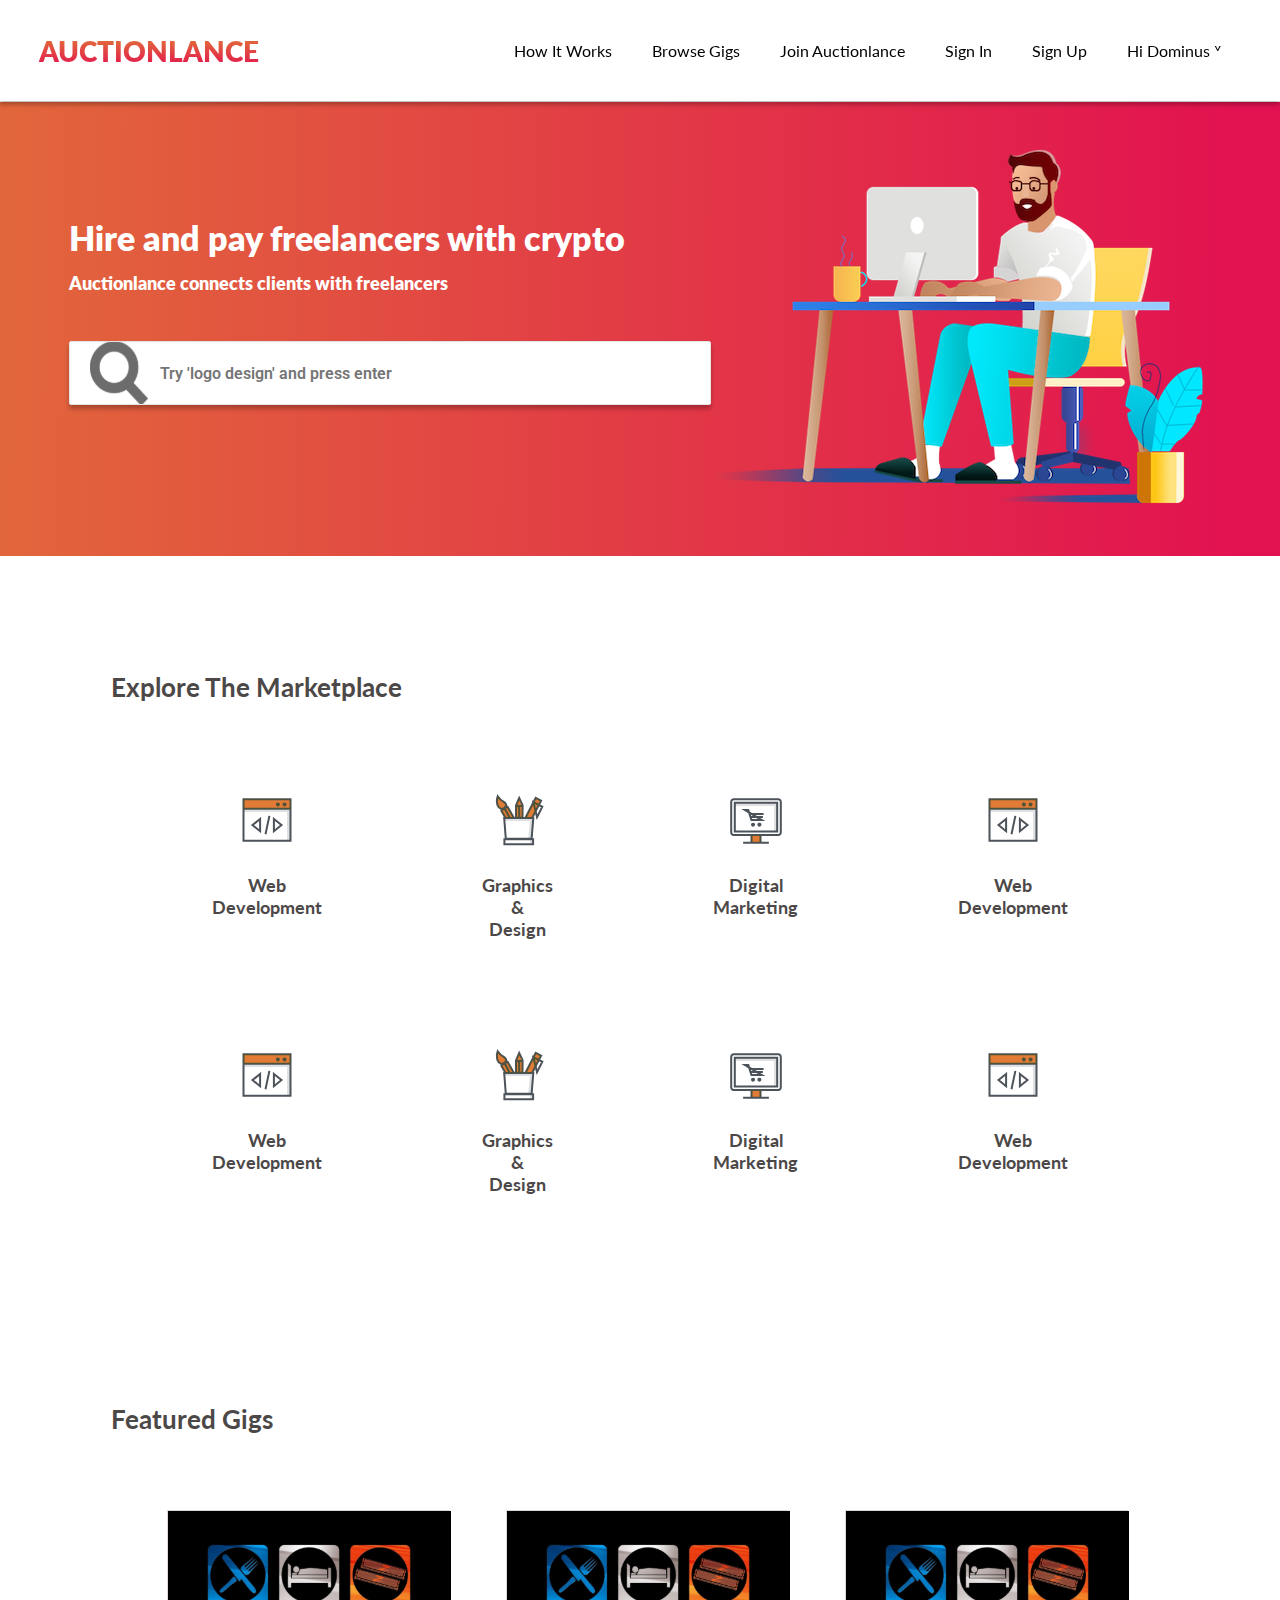
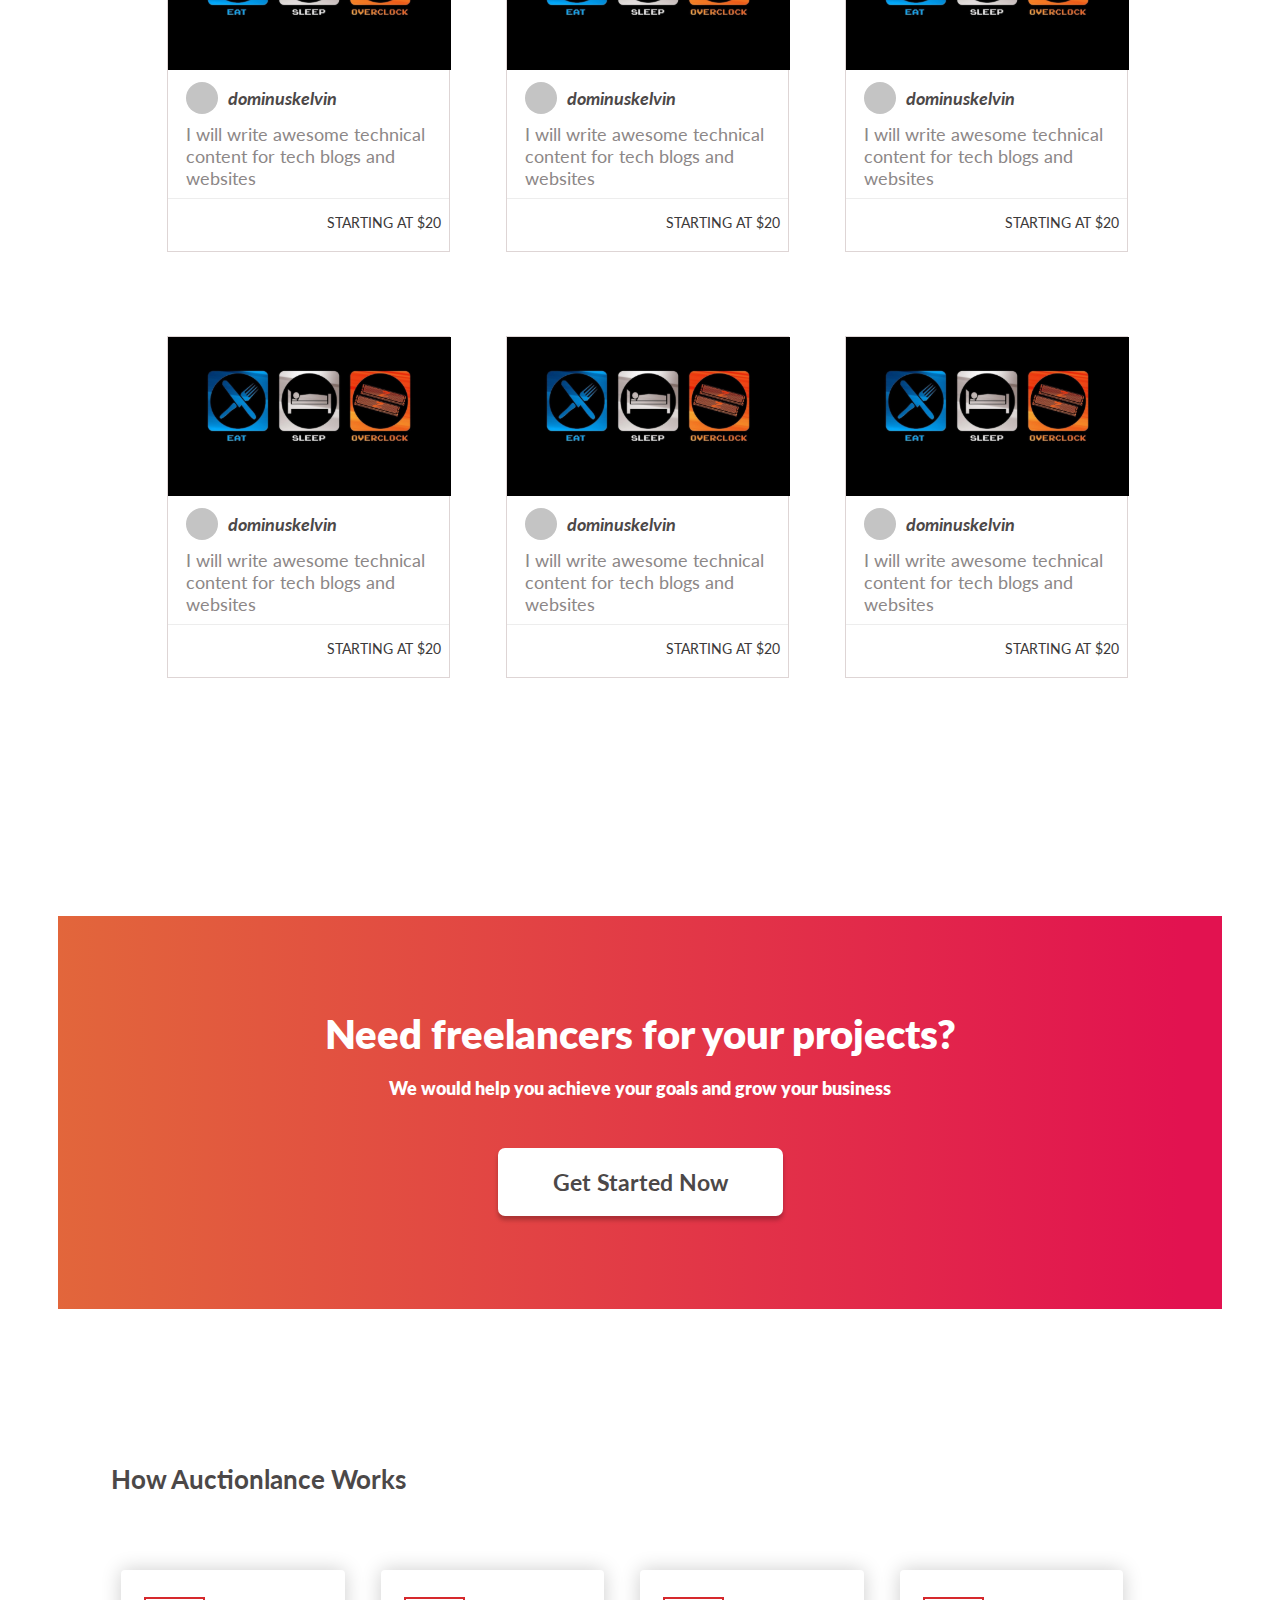
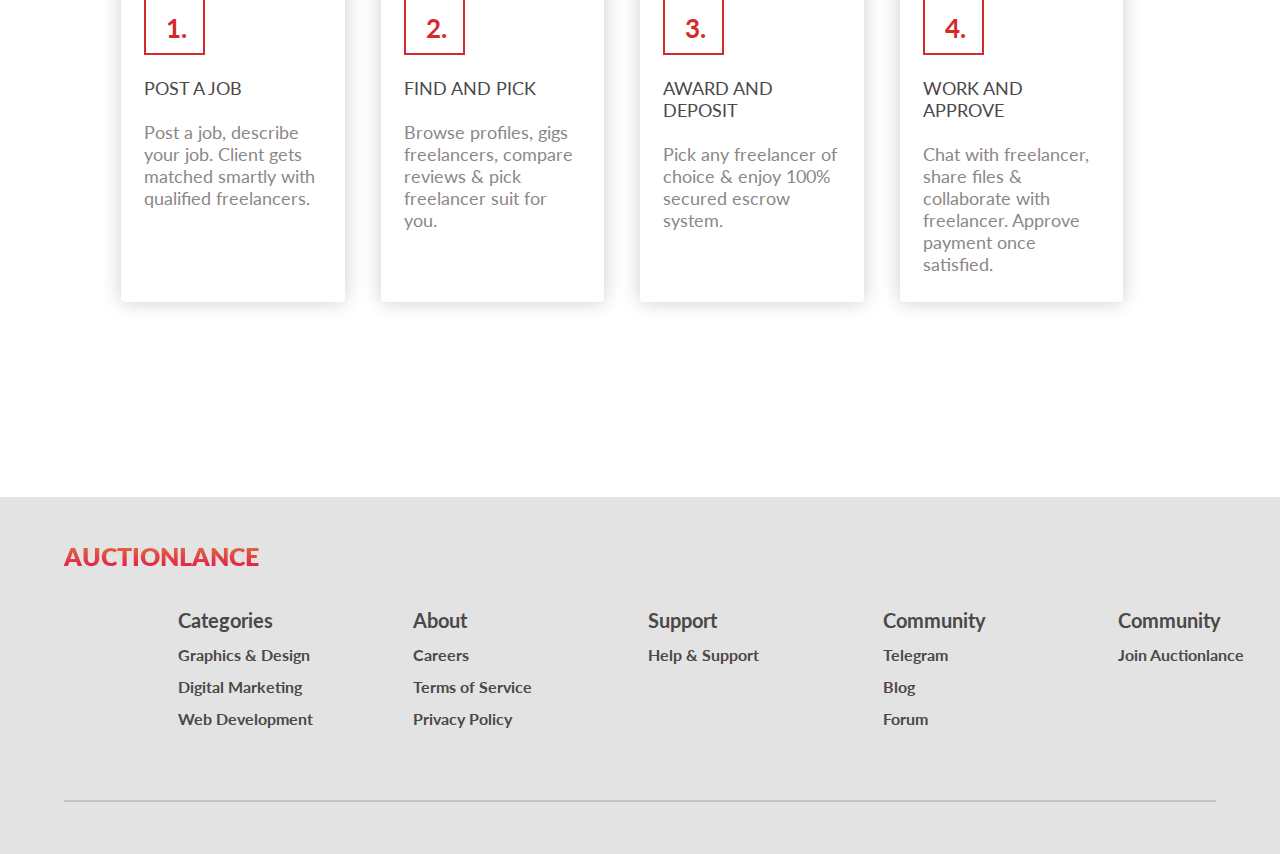
==== commit e01ccdd6: "added dropdown menu" ====
--- a/index.html
+++ b/index.html
@@ -18,7 +18,7 @@
         </a>
         <a href="/" class="brand">Auctionlance</a>
         <a href="/" class="mb-nav-link">Join</a>
-        
+
         <!-- Mobile menu -->
             <section class="mb-nav-sidebar">
                 <section class="wrapper">
@@ -30,7 +30,7 @@
                             <li class="mb-nav-item"><a href="">How It Works</a></li>
                             <li class="mb-nav-item"><a href="">Browse Gigs</a></li>
                             <li class="mb-nav-item"><a href="">Join Auctionlance</a></li>
-                            <li class="mb-nav-item"><a href="">Sign In</a></li>
+                            <li class="mb-nav-item"><a href="/signin.html">Sign In</a></li>
                             <li class="mb-nav-item"><a href="">Sign Up</a></li>
                         </ul>
                     </section>
@@ -45,8 +45,18 @@
             </ul>
             <ul class="right-nav">
                 <li class="nav-link"><a href="">Join Auctionlance</a></li>
-                <li class="nav-link"><a href="">Sign In</a></li>
-                <li class="nav-link"><a href="">Sign Up</a></li>
+                <li class="nav-link"><a href="/signin.html">Sign In</a></li>
+                <li class="nav-link"><a href="/signup.html">Sign Up</a></li>
+                <li class="nav-link">
+                    <a href="#" class="jsDropdown">Hi Dominus ˅</a>
+                    <ul class="nav-dropdown">
+                        <li><a href="">Auctoboard</a></li>
+                        <li><a href="">Profile</a></li>
+                        <li><a href="">Jobs</a></li>
+                        <li><a href="">Gigs</a></li>
+                        <li><a href="">Log out</a></li>
+                    </ul>
+                </li>
             </ul>
         </section>
         <section>
@@ -147,7 +157,7 @@
     <section class="featured">
 
         <h2 class="section-heading">Featured Gigs</h2>
-        
+
         <!-- Featured gigs section starts here -->
         <section class="featured-gigs">
 
@@ -178,7 +188,7 @@
                     <p>Starting at $20</p>
                 </section>
             </section>
-            
+
             <section class="featured-gig">
                 <img src="assets/img/featured-gig.svg" class="featured-gig__image" alt="">
                 <section class="featured-gig__author">
@@ -260,7 +270,7 @@
 
     <!-- How auctionlance works section starts here -->
     <section class="how-auctionlance-works" id="how-it-works">
-        
+
         <h2 class="section-heading">How Auctionlance Works</h2>
 
         <section class="cards">
@@ -269,47 +279,47 @@
                         <section class="how-card__numbering">
                             <p>1.</p>
                         </section>
-            
+
                         <h3 class="how-card__title">POST A JOB</h3>
-            
+
                         <p class="how-card__description">Post a job, describe your job. Client gets matched smartly with qualified freelancers.</p>
-                        
-                    </section>
-            
+
+                    </section>
+
                     <section class="how-card">
-            
+
                         <section class="how-card__numbering">
                             <p>2.</p>
                         </section>
-            
+
                         <h3 class="how-card__title">FIND AND PICK</h3>
-            
+
                         <p class="how-card__description">Browse profiles, gigs freelancers, compare reviews & pick freelancer suit for you.</p>
-            
-                    </section>
-            
+
+                    </section>
+
                     <section class="how-card">
-            
+
                         <section class="how-card__numbering">
                             <p>3.</p>
                         </section>
-            
+
                         <h3 class="how-card__title">AWARD AND DEPOSIT</h3>
-            
+
                         <p class="how-card__description">Pick any freelancer of choice & enjoy 100% secured escrow system.</p>
-            
-                    </section>
-            
+
+                    </section>
+
                     <section class="how-card">
-            
+
                         <section class="how-card__numbering">
                             <p>4.</p>
                         </section>
-            
+
                         <h3 class="how-card__title">WORK AND APPROVE</h3>
-            
+
                         <p class="how-card__description">Chat with freelancer, share files & collaborate with freelancer. Approve payment once satisfied.</p>
-            
+
                     </section>
         </section>
 
@@ -330,7 +340,7 @@
                             <li><a href="">Web Development</a></li>
                         </ul>
                     </section>
-            
+
                     <section class="footer-details">
                         <h3 class="footer-details__title">About</h3>
                         <ul class="footer__links">
@@ -339,14 +349,14 @@
                             <li><a href="">Privacy Policy</a></li>
                         </ul>
                     </section>
-            
+
                     <section class="footer-details">
                         <h3 class="footer-details__title">Support</h3>
                         <ul class="footer__links">
                             <li><a href="">Help & Support</a></li>
                         </ul>
                     </section>
-            
+
                     <section class="footer-details">
                         <h3 class="footer-details__title">Community</h3>
                         <ul class="footer__links">
@@ -355,7 +365,7 @@
                             <li><a href="">Forum</a></li>
                         </ul>
                     </section>
-            
+
                     <section class="footer-details">
                         <h3 class="footer-details__title">Community</h3>
                         <ul class="footer__links">
@@ -365,7 +375,7 @@
         </section>
 
         <hr>
-        
+
     </footer>
     <!-- Footer ends here -->
     <script>
@@ -373,6 +383,8 @@
         const mbNavSidebar = document.querySelector('.mb-nav-sidebar');
         const closeNavbar = document.querySelector('.close');
 
+        const dropdownToggle = document.querySelector('.jsDropdown');
+        const dropdownMenu = document.querySelector('.nav-dropdown')
         function openSidebar() {
             mbNavSidebar.classList.add('open');
         }
@@ -383,6 +395,9 @@
 
         hamburgerMenu.addEventListener('click', openSidebar)
         closeNavbar.addEventListener('click', closeSidebar)
+        dropdownToggle.addEventListener('click', function(){
+            dropdownMenu.classList.toggle('open');
+        })
     </script>
 </body>
 </html>--- a/assets/css/auctionlance.min.css
+++ b/assets/css/auctionlance.min.css
@@ -1,2 +1,2 @@
-html,body,div,span,applet,object,iframe,h1,h2,h3,h4,h5,h6,p,blockquote,pre,a,abbr,acronym,address,big,cite,code,del,dfn,em,img,ins,kbd,q,s,samp,small,strike,strong,sub,sup,tt,var,b,u,i,center,dl,dt,dd,ol,ul,li,fieldset,form,label,legend,table,caption,tbody,tfoot,thead,tr,th,td,article,aside,canvas,details,embed,figure,figcaption,footer,header,hgroup,menu,nav,output,ruby,section,summary,time,mark,audio,video{margin:0;padding:0;border:0;font-size:100%;font-family:inherit;vertical-align:baseline}article,aside,details,figcaption,figure,footer,header,hgroup,menu,nav,section{display:block}body{line-height:1}ol,ul{list-style:none}blockquote,q{quotes:none}blockquote:before,blockquote:after,q:before,q:after{content:'';content:none}table{border-collapse:collapse;border-spacing:0}a{text-decoration:none;color:#000}html{scroll-behavior:smooth;-webkit-transition:all 500ms;transition:all 500ms}h1{font-size:34px;font-family:'Lato', sans-serif}@media screen and (max-width: 768px){h1{font-size:18px}}nav{height:101px;background-color:#fff;-webkit-box-shadow:0px 4px 4px rgba(0,0,0,0.25);box-shadow:0px 4px 4px rgba(0,0,0,0.25);display:-webkit-box;display:-ms-flexbox;display:flex;padding:0 39px;-webkit-box-align:center;-ms-flex-align:center;align-items:center;position:fixed;z-index:10;right:0;left:0;top:0}nav .hamburger-menu,nav .mb-nav-link,nav .mb-nav-sidebar{display:none}@media screen and (max-width: 768px){nav{height:99px;position:static;background-color:#DFD4D4;-webkit-box-shadow:none;box-shadow:none;-webkit-box-pack:justify;-ms-flex-pack:justify;justify-content:space-between;-webkit-box-align:start;-ms-flex-align:start;align-items:flex-start;padding:18px}nav .hamburger-menu{display:-webkit-box;display:-ms-flexbox;display:flex;-webkit-box-orient:vertical;-webkit-box-direction:normal;-ms-flex-direction:column;flex-direction:column}nav .hamburger-menu .ham{width:20.56px;border:3px solid #000000;margin-bottom:2px}nav .mb-nav-link{display:block;font-family:'Lato', sans-serif;margin-top:5px;margin-right:-10px;font-weight:600}nav .mb-nav-sidebar.open{display:block}nav .mb-nav-sidebar{position:absolute;top:0;right:0;left:0;z-index:90000}nav .mb-nav-sidebar .wrapper{display:-webkit-box;display:-ms-flexbox;display:flex;height:300vh}nav .mb-nav-sidebar .wrapper .menu{background-color:#E21250;background:linear-gradient(270.26deg, rgba(255,255,255,0) 3.36%, #E27B36 124.02%),#E21250;color:#fff;-ms-flex-preferred-size:70%;flex-basis:70%;padding:20px 45px}nav .mb-nav-sidebar .wrapper .menu div{display:-webkit-box;display:-ms-flexbox;display:flex;-webkit-box-pack:end;-ms-flex-pack:end;justify-content:flex-end;font-family:'Lato', sans-serif;font-size:20px;font-weight:600}nav .mb-nav-sidebar .wrapper .menu .mobile-links{margin-top:65px}nav .mb-nav-sidebar .wrapper .menu .mobile-links .mb-nav-item{margin-bottom:30px;font-family:'Lato', sans-serif}nav .mb-nav-sidebar .wrapper .menu .mobile-links .mb-nav-item a{color:#fff}nav .mb-nav-sidebar .wrapper .overlay{background-color:rgba(0,0,0,0.8);-ms-flex-preferred-size:30%;flex-basis:30%}}nav .mobile-search{display:none}@media screen and (max-width: 768px){nav .mobile-search{display:-webkit-box;display:-ms-flexbox;display:flex;-webkit-box-pack:justify;-ms-flex-pack:justify;justify-content:space-between;padding:.3rem .5rem;width:90%;position:absolute;top:70px;left:10px;background:#FFFFFF;border:1px solid #C4C4C4;border-radius:2px}nav .mobile-search .mobile-search__box{border:none;width:100%;margin-left:10px}nav .mobile-search .mobile-search__box:focus{outline:none}}nav a.brand{font-family:'Lato', sans-serif;font-style:normal;font-weight:800;line-height:normal;font-size:28px;color:#E21250;background:-webkit-linear-gradient(#E27B36, #E21250);background-clip:text;-webkit-background-clip:text;-webkit-text-fill-color:transparent;text-transform:uppercase}@media screen and (max-width: 768px){nav a.brand{font-size:18px;margin-left:35px;margin-right:20px}}nav .nav-wrapper{display:-webkit-box;display:-ms-flexbox;display:flex;-webkit-box-pack:end;-ms-flex-pack:end;justify-content:flex-end;-webkit-box-align:end;-ms-flex-align:end;align-items:flex-end;width:100%}@media screen and (max-width: 768px){nav .nav-wrapper{display:none}}nav .left-nav,nav .right-nav{font-family:'Lato', sans-serif;display:-webkit-box;display:-ms-flexbox;display:flex;-webkit-box-align:end;-ms-flex-align:end;align-items:flex-end}nav .left-nav .nav-link,nav .right-nav .nav-link{margin:0 20px}nav .left-nav .nav-link a,nav .right-nav .nav-link a{-webkit-transition:all 1s;transition:all 1s}nav .left-nav .nav-link a:hover,nav .right-nav .nav-link a:hover{background:-webkit-linear-gradient(#E27B36, #E21250);background-clip:text;-webkit-background-clip:text;-webkit-text-fill-color:transparent}.hero{background-color:#E21250;background:linear-gradient(270.26deg, rgba(255,255,255,0) 3.36%, #E27B36 124.02%),#E21250;margin-top:102px;height:454px;display:-webkit-box;display:-ms-flexbox;display:flex;-webkit-box-pack:center;-ms-flex-pack:center;justify-content:center;-webkit-box-align:center;-ms-flex-align:center;align-items:center}@media screen and (max-width: 768px){.hero{height:199px;margin-top:0}}@media screen and (max-width: 768px){.hero .hero__img{width:144px;height:107px}}.hero .hero__info{-ms-flex-item-align:start;align-self:flex-start;margin-top:9%;color:#FFFFFF}.hero .hero__info .hero-title{font-style:normal;font-weight:800;line-height:normal;font-size:34px;margin-bottom:14px}@media screen and (max-width: 768px){.hero .hero__info .hero-title{font-size:18px;margin-bottom:4px}}.hero .hero__info .hero-subtitle{font-family:'Lato', sans-serif;font-family:Lato;font-style:normal;font-weight:800;line-height:normal;font-size:18px;margin-bottom:47px}@media screen and (max-width: 768px){.hero .hero__info .hero-subtitle{font-weight:normal;font-size:14px;margin-bottom:12px}}.hero .hero__info .hero-search{width:620px;height:62px;background:#FFFFFF;border:1px solid #E3E3E3;-webkit-box-shadow:0px 4px 4px rgba(0,0,0,0.25);box-shadow:0px 4px 4px rgba(0,0,0,0.25);border-radius:2px;padding-left:20px;display:-webkit-box;display:-ms-flexbox;display:flex}.hero .hero__info .hero-search .hero-search__box{margin-left:10px;font-family:'Roboto', sans-serif;font-style:normal;line-height:normal;font-weight:600;font-size:16px;color:#8C8787;border:none;width:100%}.hero .hero__info .hero-search .hero-search__box:focus{outline:transparent}@media screen and (max-width: 768px){.hero .hero__info .hero-search{display:none}}@media screen and (max-width: 768px){.hero{-ms-flex-wrap:wrap;flex-wrap:wrap}}.explore,.featured,.how-auctionlance-works{margin-top:115px;margin-left:111px;margin-right:111px}@media screen and (max-width: 768px){.explore,.featured,.how-auctionlance-works{margin-top:24px;margin-left:20px;margin-right:20px}}.categories{margin-left:90px;margin-right:90px}@media screen and (max-width: 768px){.categories{margin-left:20px;margin-right:20px}}.explore .categories{display:-webkit-box;display:-ms-flexbox;display:flex;-webkit-box-pack:center;-ms-flex-pack:center;justify-content:center}@media screen and (max-width: 768px){.explore .categories{-ms-flex-wrap:wrap;flex-wrap:wrap;-webkit-box-pack:start;-ms-flex-pack:start;justify-content:flex-start}}.explore .categories .category{width:100%;margin:10px 80px 93px 80px;text-align:center}@media screen and (max-width: 768px){.explore .categories .category{width:auto;margin:10px 8px 20px 15px}}.explore .categories .category p{margin-top:19px;font-family:'Lato', sans-serif;font-style:normal;font-weight:bold;line-height:normal;font-size:18px;color:#4C4848}@media screen and (max-width: 768px){.explore .categories .category p{font-size:14px}}.section-heading{font-family:'Lato', sans-serif;font-style:normal;font-weight:bold;line-height:normal;font-size:26px;color:#4C4848;margin-bottom:75px}@media screen and (max-width: 768px){.section-heading{font-size:18px;margin-bottom:32px}}.featured .featured-gigs{display:-webkit-box;display:-ms-flexbox;display:flex}.featured .featured-gigs .featured-gig{width:283px;height:342px;background:#FFFFFF;border:1px solid #DED5D5;-webkit-box-sizing:border-box;box-sizing:border-box;margin-bottom:84px;margin-left:56px}@media screen and (max-width: 768px){.featured .featured-gigs .featured-gig{margin-left:0;margin-right:10px}}.featured .featured-gigs .featured-gig .featured-gig__author{display:-webkit-box;display:-ms-flexbox;display:flex}.featured .featured-gigs .featured-gig .featured-gig__author .featured-gig__author-name{font-family:'Lato', sans-serif;font-style:italic;font-weight:bold;line-height:normal;font-size:18px;color:#4C4848;margin-left:10px;margin-top:5px}.featured .featured-gigs .featured-gig .featured-gig__description{font-family:'Lato', sans-serif;font-style:normal;font-weight:normal;line-height:normal;font-size:18px;color:#8C8787;margin-top:19px}.featured .featured-gigs .featured-gig .featured-gig__author,.featured .featured-gigs .featured-gig .featured-gig__description{margin:9px 18px}@media screen and (max-width: 768px){.featured .featured-gigs{overflow:auto}}.featured .featured-gig__footer{display:-webkit-box;display:-ms-flexbox;display:flex;-webkit-box-align:center;-ms-flex-align:center;align-items:center;padding:15px 8px;-webkit-box-pack:end;-ms-flex-pack:end;justify-content:flex-end;border-top:1px solid rgba(196,196,196,0.3);text-transform:uppercase}.featured .featured-gig__footer p{font-family:'Lato', sans-serif;font-style:normal;font-weight:normal;line-height:normal;font-size:14px;color:#3C3A3A}.need-freelancer{display:-webkit-box;display:-ms-flexbox;display:flex;-webkit-box-orient:vertical;-webkit-box-direction:normal;-ms-flex-direction:column;flex-direction:column;-webkit-box-pack:center;-ms-flex-pack:center;justify-content:center;-webkit-box-align:center;-ms-flex-align:center;align-items:center;margin:154px 58px;height:393px;background-color:#E21250;background:linear-gradient(270.27deg, rgba(255,255,255,0) 3.36%, #E27B36 124.02%),#E21250}@media screen and (max-width: 768px){.need-freelancer{margin:45px 0;height:133px;padding:19px 0}}.need-freelancer h2{font-family:'Lato', sans-serif;font-style:normal;font-weight:800;line-height:normal;font-size:40px;color:#FFFFFF;margin-bottom:19px}@media screen and (max-width: 768px){.need-freelancer h2{font-size:16px;margin-bottom:11px}}.need-freelancer p{font-family:'Lato', sans-serif;font-style:normal;font-weight:800;line-height:normal;font-size:18px;color:#FFFFFF;margin-bottom:49px}@media screen and (max-width: 768px){.need-freelancer p{font-size:12px;margin-bottom:17px;font-weight:500}}.auctionlance-btn{background:#FFFFFF;-webkit-box-shadow:0px 4px 4px rgba(0,0,0,0.25);box-shadow:0px 4px 4px rgba(0,0,0,0.25);border-radius:7px;font-family:Lato;font-style:normal;font-weight:bold;line-height:normal;font-size:23px;color:#4C4848;padding:20px 55px}@media screen and (max-width: 768px){.auctionlance-btn{font-size:13px;padding:10px 20px;border-radius:2px}}@media screen and (max-width: 768px){.how-auctionlance-works{overflow:auto}}.how-auctionlance-works .cards{display:-webkit-box;display:-ms-flexbox;display:flex;margin:10px}.how-auctionlance-works .cards .how-card{width:276px;background:#FFFFFF;-webkit-box-shadow:0px 0px 20px rgba(0,0,0,0.2);box-shadow:0px 0px 20px rgba(0,0,0,0.2);border-radius:4px;margin-right:36px;padding:27px 23px}@media screen and (max-width: 768px){.how-auctionlance-works .cards .how-card{-ms-flex-negative:0;flex-shrink:0;margin-right:16px;-ms-flex-preferred-size:247px;flex-basis:247px}}.how-auctionlance-works .cards .how-card .how-card__numbering{width:61px;height:58px;background:#FFFFFF;border:2px solid #D6292D;-webkit-box-sizing:border-box;box-sizing:border-box;padding:13px 20px;font-family:Lato;font-style:normal;font-weight:bold;line-height:normal;font-size:26px;color:#D6292D;margin-bottom:22px}.how-auctionlance-works .cards .how-card .how-card__title{margin-bottom:22px;font-family:Lato;font-style:normal;font-weight:normal;line-height:normal;font-size:18px;color:#4C4848}.how-auctionlance-works .cards .how-card .how-card__description{font-family:'Lato', sans-serif;font-style:normal;font-weight:normal;line-height:normal;font-size:18px;color:#8C8787;width:100%}@media screen and (max-width: 768px){.how-auctionlance-works .cards .how-card .how-card__description{font-size:14px}}footer{margin-top:195px;background-color:#e3e3e3;-webkit-box-shadow:0px 4px 4px rgba(0,0,0,0.25);box-shadow:0px 4px 4px rgba(0,0,0,0.25);padding:44px 64px}@media screen and (max-width: 768px){footer{padding:20px 15px;margin-top:88px}}footer h3.footer__brand{font-family:Lato;font-style:normal;font-weight:800;line-height:normal;font-size:25px;color:#D6292D;background:-webkit-linear-gradient(#E27B36, #E21250);background-clip:text;-webkit-background-clip:text;-webkit-text-fill-color:transparent;text-transform:uppercase;margin-bottom:37px}@media screen and (max-width: 768px){footer h3.footer__brand{margin-bottom:15px;font-size:18px}}footer .footer-details-container{margin-left:114px;display:-webkit-box;display:-ms-flexbox;display:flex}@media screen and (max-width: 768px){footer .footer-details-container{margin-left:15px}}@media screen and (max-width: 768px){footer .footer-details-container{-ms-flex-wrap:wrap;flex-wrap:wrap}}footer .footer-details-container .footer-details{margin-right:80px}footer .footer-details-container .footer-details .footer-details__title{font-family:'Lato', sans-serif;font-style:normal;font-weight:bold;line-height:normal;font-size:20px;color:#4C4848}@media screen and (max-width: 768px){footer .footer-details-container .footer-details .footer-details__title{font-size:16px}}footer .footer-details-container .footer-details .footer__links{font-family:Lato;font-style:normal;font-weight:bold;line-height:normal;font-size:16px;width:155px}footer .footer-details-container .footer-details .footer__links li>a{color:#4C4848}@media screen and (max-width: 768px){footer .footer-details-container .footer-details .footer__links{font-size:14px}}footer .footer-details-container .footer-details .footer__links,footer .footer-details-container .footer-details .footer__links li{margin-top:13px}@media screen and (max-width: 768px){footer .footer-details-container .footer-details .footer__links:last-child,footer .footer-details-container .footer-details .footer__links li:last-child{margin-bottom:20px}}footer hr{margin-top:72px;border:1px solid #c4c4c4}
+html,body,div,span,applet,object,iframe,h1,h2,h3,h4,h5,h6,p,blockquote,pre,a,abbr,acronym,address,big,cite,code,del,dfn,em,img,ins,kbd,q,s,samp,small,strike,strong,sub,sup,tt,var,b,u,i,center,dl,dt,dd,ol,ul,li,fieldset,form,label,legend,table,caption,tbody,tfoot,thead,tr,th,td,article,aside,canvas,details,embed,figure,figcaption,footer,header,hgroup,menu,nav,output,ruby,section,summary,time,mark,audio,video{margin:0;padding:0;border:0;font-size:100%;font-family:inherit;vertical-align:baseline}article,aside,details,figcaption,figure,footer,header,hgroup,menu,nav,section{display:block}body{line-height:1}ol,ul{list-style:none}blockquote,q{quotes:none}blockquote:before,blockquote:after,q:before,q:after{content:'';content:none}table{border-collapse:collapse;border-spacing:0}a{text-decoration:none;color:#000}html{scroll-behavior:smooth;-webkit-transition:all 500ms;transition:all 500ms}::-moz-selection{background-color:#E21250;background:linear-gradient(270.26deg, rgba(255,255,255,0) 3.36%, #E27B36 124.02%),#E21250;color:#fff}::selection{background-color:#E21250;background:linear-gradient(270.26deg, rgba(255,255,255,0) 3.36%, #E27B36 124.02%),#E21250;color:#fff}h1{font-size:34px;font-family:'Lato', sans-serif}@media screen and (max-width: 768px){h1{font-size:18px}}nav{height:101px;background-color:#fff;-webkit-box-shadow:0px 4px 4px rgba(0,0,0,0.25);box-shadow:0px 4px 4px rgba(0,0,0,0.25);display:-webkit-box;display:-ms-flexbox;display:flex;padding:0 39px;-webkit-box-align:center;-ms-flex-align:center;align-items:center;position:fixed;z-index:10;right:0;left:0;top:0}nav .hamburger-menu,nav .mb-nav-link,nav .mb-nav-sidebar{display:none}@media screen and (max-width: 768px){nav{height:99px;position:static;background-color:#DFD4D4;-webkit-box-shadow:none;box-shadow:none;-webkit-box-pack:justify;-ms-flex-pack:justify;justify-content:space-between;-webkit-box-align:start;-ms-flex-align:start;align-items:flex-start;padding:18px}nav .hamburger-menu{display:-webkit-box;display:-ms-flexbox;display:flex;-webkit-box-orient:vertical;-webkit-box-direction:normal;-ms-flex-direction:column;flex-direction:column;cursor:pointer}nav .hamburger-menu .ham{width:20.56px;border:3px solid #000000;margin-bottom:2px}nav .mb-nav-link{display:block;font-family:'Lato', sans-serif;margin-top:5px;margin-right:-10px;font-weight:600}nav .mb-nav-sidebar.open{display:block}nav .mb-nav-sidebar{position:absolute;top:0;right:0;left:0;z-index:90000}nav .mb-nav-sidebar .wrapper{display:-webkit-box;display:-ms-flexbox;display:flex;height:300vh}nav .mb-nav-sidebar .wrapper .menu{background-color:#E21250;background-color:#E21250;background:linear-gradient(270.26deg, rgba(255,255,255,0) 3.36%, #E27B36 124.02%),#E21250;color:#fff;-ms-flex-preferred-size:70%;flex-basis:70%;padding:20px 45px}nav .mb-nav-sidebar .wrapper .menu div{display:-webkit-box;display:-ms-flexbox;display:flex;-webkit-box-pack:end;-ms-flex-pack:end;justify-content:flex-end;font-family:'Lato', sans-serif;font-size:20px;font-weight:600;cursor:pointer}nav .mb-nav-sidebar .wrapper .menu .mobile-links{margin-top:65px}nav .mb-nav-sidebar .wrapper .menu .mobile-links .mb-nav-item{margin-bottom:30px;font-family:'Lato', sans-serif}nav .mb-nav-sidebar .wrapper .menu .mobile-links .mb-nav-item a{color:#fff}nav .mb-nav-sidebar .wrapper .overlay{background-color:rgba(0,0,0,0.8);-ms-flex-preferred-size:30%;flex-basis:30%}}nav .mobile-search{display:none}@media screen and (max-width: 768px){nav .mobile-search{display:-webkit-box;display:-ms-flexbox;display:flex;-webkit-box-pack:justify;-ms-flex-pack:justify;justify-content:space-between;padding:.3rem .5rem;width:90%;position:absolute;top:70px;left:10px;background:#FFFFFF;border:1px solid #C4C4C4;border-radius:2px}nav .mobile-search .mobile-search__box{border:none;width:100%;margin-left:10px}nav .mobile-search .mobile-search__box:focus{outline:none}}nav a.brand{font-family:'Lato', sans-serif;font-style:normal;font-weight:800;line-height:normal;font-size:28px;color:#E21250;background:-webkit-linear-gradient(#E27B36, #E21250);background-clip:text;-webkit-background-clip:text;-webkit-text-fill-color:transparent;text-transform:uppercase}@media screen and (max-width: 768px){nav a.brand{font-size:18px;margin-left:35px;margin-right:20px}}nav .nav-wrapper{display:-webkit-box;display:-ms-flexbox;display:flex;-webkit-box-pack:end;-ms-flex-pack:end;justify-content:flex-end;-webkit-box-align:end;-ms-flex-align:end;align-items:flex-end;width:100%}@media screen and (max-width: 768px){nav .nav-wrapper{display:none}}nav .left-nav,nav .right-nav{font-family:'Lato', sans-serif;display:-webkit-box;display:-ms-flexbox;display:flex;-webkit-box-align:end;-ms-flex-align:end;align-items:flex-end}nav .left-nav .nav-link,nav .right-nav .nav-link{margin:0 20px}nav .left-nav .nav-link a:hover,nav .right-nav .nav-link a:hover{background:-webkit-linear-gradient(#E27B36, #E21250);background-clip:text;-webkit-background-clip:text;-webkit-text-fill-color:transparent}.nav-dropdown.open{display:block}.nav-dropdown{display:none;position:fixed;top:5rem;right:3rem;background-color:#fff;-webkit-transition:all 500ms;transition:all 500ms;padding:5px 25px;border-radius:4px;-webkit-box-shadow:0 0 1px 1px #C4C4C4;box-shadow:0 0 1px 1px #C4C4C4}.nav-dropdown li{margin:1.5rem 0}.hero{background-color:#E21250;background:linear-gradient(270.26deg, rgba(255,255,255,0) 3.36%, #E27B36 124.02%),#E21250;margin-top:102px;height:454px;display:-webkit-box;display:-ms-flexbox;display:flex;-webkit-box-pack:center;-ms-flex-pack:center;justify-content:center;-webkit-box-align:center;-ms-flex-align:center;align-items:center}@media screen and (max-width: 768px){.hero{height:199px;margin-top:0}}@media screen and (max-width: 768px){.hero .hero__img{width:144px;height:107px}}.hero .hero__info{-ms-flex-item-align:start;align-self:flex-start;margin-top:9%;color:#FFFFFF}.hero .hero__info .hero-title{font-style:normal;font-weight:800;line-height:normal;font-size:34px;margin-bottom:14px}@media screen and (max-width: 768px){.hero .hero__info .hero-title{font-size:18px;margin-bottom:4px}}.hero .hero__info .hero-subtitle{font-family:'Lato', sans-serif;font-family:Lato;font-style:normal;font-weight:800;line-height:normal;font-size:18px;margin-bottom:47px}@media screen and (max-width: 768px){.hero .hero__info .hero-subtitle{font-weight:normal;font-size:14px;margin-bottom:12px}}.hero .hero__info .hero-search{width:620px;height:62px;background:#FFFFFF;border:1px solid #E3E3E3;-webkit-box-shadow:0px 4px 4px rgba(0,0,0,0.25);box-shadow:0px 4px 4px rgba(0,0,0,0.25);border-radius:2px;padding-left:20px;display:-webkit-box;display:-ms-flexbox;display:flex}.hero .hero__info .hero-search .hero-search__box{margin-left:10px;font-family:'Roboto', sans-serif;font-style:normal;line-height:normal;font-weight:600;font-size:16px;color:#8C8787;border:none;width:100%}.hero .hero__info .hero-search .hero-search__box:focus{outline:transparent}@media screen and (max-width: 768px){.hero .hero__info .hero-search{display:none}}@media screen and (max-width: 768px){.hero{-ms-flex-wrap:wrap;flex-wrap:wrap}}.explore,.featured,.how-auctionlance-works{margin-top:115px;margin-left:111px;margin-right:111px}@media screen and (max-width: 768px){.explore,.featured,.how-auctionlance-works{margin-top:24px;margin-left:20px;margin-right:20px}}.categories{margin-left:90px;margin-right:90px}@media screen and (max-width: 768px){.categories{margin-left:20px;margin-right:20px}}.explore .categories{display:-webkit-box;display:-ms-flexbox;display:flex;-webkit-box-pack:center;-ms-flex-pack:center;justify-content:center}@media screen and (max-width: 768px){.explore .categories{-ms-flex-wrap:wrap;flex-wrap:wrap;-webkit-box-pack:start;-ms-flex-pack:start;justify-content:flex-start}}.explore .categories .category{width:100%;margin:10px 80px 93px 80px;text-align:center}@media screen and (max-width: 768px){.explore .categories .category{width:auto;margin:10px 8px 20px 15px}}.explore .categories .category p{margin-top:19px;font-family:'Lato', sans-serif;font-style:normal;font-weight:bold;line-height:normal;font-size:18px;color:#4C4848}@media screen and (max-width: 768px){.explore .categories .category p{font-size:14px}}.section-heading{font-family:'Lato', sans-serif;font-style:normal;font-weight:bold;line-height:normal;font-size:26px;color:#4C4848;margin-bottom:75px}@media screen and (max-width: 768px){.section-heading{font-size:18px;margin-bottom:32px}}.featured .featured-gigs{display:-webkit-box;display:-ms-flexbox;display:flex}.featured .featured-gigs .featured-gig{width:283px;height:342px;background:#FFFFFF;border:1px solid #DED5D5;-webkit-box-sizing:border-box;box-sizing:border-box;margin-bottom:84px;margin-left:56px}@media screen and (max-width: 768px){.featured .featured-gigs .featured-gig{margin-left:0;margin-right:10px}}.featured .featured-gigs .featured-gig .featured-gig__author{display:-webkit-box;display:-ms-flexbox;display:flex}.featured .featured-gigs .featured-gig .featured-gig__author .featured-gig__author-name{font-family:'Lato', sans-serif;font-style:italic;font-weight:bold;line-height:normal;font-size:18px;color:#4C4848;margin-left:10px;margin-top:5px}.featured .featured-gigs .featured-gig .featured-gig__description{font-family:'Lato', sans-serif;font-style:normal;font-weight:normal;line-height:normal;font-size:18px;color:#8C8787;margin-top:19px}.featured .featured-gigs .featured-gig .featured-gig__author,.featured .featured-gigs .featured-gig .featured-gig__description{margin:9px 18px}@media screen and (max-width: 768px){.featured .featured-gigs{overflow:auto}}.featured .featured-gig__footer{display:-webkit-box;display:-ms-flexbox;display:flex;-webkit-box-align:center;-ms-flex-align:center;align-items:center;padding:15px 8px;-webkit-box-pack:end;-ms-flex-pack:end;justify-content:flex-end;border-top:1px solid rgba(196,196,196,0.3);text-transform:uppercase}.featured .featured-gig__footer p{font-family:'Lato', sans-serif;font-style:normal;font-weight:normal;line-height:normal;font-size:14px;color:#3C3A3A}.need-freelancer{display:-webkit-box;display:-ms-flexbox;display:flex;-webkit-box-orient:vertical;-webkit-box-direction:normal;-ms-flex-direction:column;flex-direction:column;-webkit-box-pack:center;-ms-flex-pack:center;justify-content:center;-webkit-box-align:center;-ms-flex-align:center;align-items:center;margin:154px 58px;height:393px;background-color:#E21250;background:linear-gradient(270.27deg, rgba(255,255,255,0) 3.36%, #E27B36 124.02%),#E21250}@media screen and (max-width: 768px){.need-freelancer{margin:45px 0;height:133px;padding:19px 0}}.need-freelancer h2{font-family:'Lato', sans-serif;font-style:normal;font-weight:800;line-height:normal;font-size:40px;color:#FFFFFF;margin-bottom:19px}@media screen and (max-width: 768px){.need-freelancer h2{font-size:16px;margin-bottom:11px}}.need-freelancer p{font-family:'Lato', sans-serif;font-style:normal;font-weight:800;line-height:normal;font-size:18px;color:#FFFFFF;margin-bottom:49px}@media screen and (max-width: 768px){.need-freelancer p{font-size:12px;margin-bottom:17px;font-weight:500}}.auctionlance-btn{background:#FFFFFF;-webkit-box-shadow:0px 4px 4px rgba(0,0,0,0.25);box-shadow:0px 4px 4px rgba(0,0,0,0.25);border-radius:7px;font-family:Lato;font-style:normal;font-weight:bold;line-height:normal;font-size:23px;color:#4C4848;padding:20px 55px}@media screen and (max-width: 768px){.auctionlance-btn{font-size:13px;padding:10px 20px;border-radius:2px}}@media screen and (max-width: 768px){.how-auctionlance-works{overflow:auto}}.how-auctionlance-works .cards{display:-webkit-box;display:-ms-flexbox;display:flex;margin:10px}.how-auctionlance-works .cards .how-card{width:276px;background:#FFFFFF;-webkit-box-shadow:0px 0px 20px rgba(0,0,0,0.2);box-shadow:0px 0px 20px rgba(0,0,0,0.2);border-radius:4px;margin-right:36px;padding:27px 23px}@media screen and (max-width: 768px){.how-auctionlance-works .cards .how-card{-ms-flex-negative:0;flex-shrink:0;margin-right:16px;-ms-flex-preferred-size:247px;flex-basis:247px}}.how-auctionlance-works .cards .how-card .how-card__numbering{width:61px;height:58px;background:#FFFFFF;border:2px solid #D6292D;-webkit-box-sizing:border-box;box-sizing:border-box;padding:13px 20px;font-family:Lato;font-style:normal;font-weight:bold;line-height:normal;font-size:26px;color:#D6292D;margin-bottom:22px}.how-auctionlance-works .cards .how-card .how-card__title{margin-bottom:22px;font-family:Lato;font-style:normal;font-weight:normal;line-height:normal;font-size:18px;color:#4C4848}.how-auctionlance-works .cards .how-card .how-card__description{font-family:'Lato', sans-serif;font-style:normal;font-weight:normal;line-height:normal;font-size:18px;color:#8C8787;width:100%}@media screen and (max-width: 768px){.how-auctionlance-works .cards .how-card .how-card__description{font-size:14px}}footer{margin-top:195px;background-color:#e3e3e3;-webkit-box-shadow:0px 4px 4px rgba(0,0,0,0.25);box-shadow:0px 4px 4px rgba(0,0,0,0.25);padding:44px 64px}@media screen and (max-width: 768px){footer{padding:20px 15px;margin-top:88px}}footer h3.footer__brand{font-family:Lato;font-style:normal;font-weight:800;line-height:normal;font-size:25px;color:#D6292D;background:-webkit-linear-gradient(#E27B36, #E21250);background-clip:text;-webkit-background-clip:text;-webkit-text-fill-color:transparent;text-transform:uppercase;margin-bottom:37px}@media screen and (max-width: 768px){footer h3.footer__brand{margin-bottom:15px;font-size:18px}}footer .footer-details-container{margin-left:114px;display:-webkit-box;display:-ms-flexbox;display:flex}@media screen and (max-width: 768px){footer .footer-details-container{margin-left:15px}}@media screen and (max-width: 768px){footer .footer-details-container{-ms-flex-wrap:wrap;flex-wrap:wrap}}footer .footer-details-container .footer-details{margin-right:80px}footer .footer-details-container .footer-details .footer-details__title{font-family:'Lato', sans-serif;font-style:normal;font-weight:bold;line-height:normal;font-size:20px;color:#4C4848}@media screen and (max-width: 768px){footer .footer-details-container .footer-details .footer-details__title{font-size:16px}}footer .footer-details-container .footer-details .footer__links{font-family:Lato;font-style:normal;font-weight:bold;line-height:normal;font-size:16px;width:155px}footer .footer-details-container .footer-details .footer__links li>a{color:#4C4848}@media screen and (max-width: 768px){footer .footer-details-container .footer-details .footer__links{font-size:14px}}footer .footer-details-container .footer-details .footer__links,footer .footer-details-container .footer-details .footer__links li{margin-top:13px}@media screen and (max-width: 768px){footer .footer-details-container .footer-details .footer__links:last-child,footer .footer-details-container .footer-details .footer__links li:last-child{margin-bottom:20px}}footer hr{margin-top:72px;border:1px solid #c4c4c4}.authentication-wrapper{display:-webkit-box;display:-ms-flexbox;display:flex;-webkit-box-pack:center;-ms-flex-pack:center;justify-content:center;-webkit-box-align:center;-ms-flex-align:center;align-items:center;height:633px;width:80%;margin:0 auto}@media screen and (max-width: 768px){.authentication-wrapper{-webkit-box-pack:start;-ms-flex-pack:start;justify-content:flex-start;-webkit-box-align:start;-ms-flex-align:start;align-items:flex-start;margin:0;margin-top:50px}}.authentication-wrapper .auth-info{background-color:#E21250;background-color:#E21250;background:linear-gradient(270.26deg, rgba(255,255,255,0) 3.36%, #E27B36 124.02%),#E21250;padding:48px;-ms-flex-preferred-size:50%;flex-basis:50%}.authentication-wrapper .auth-info p{font-family:'Lato', sans-serif;font-style:normal;font-weight:bold;line-height:normal;font-size:26px;color:#FFFFFF}.authentication-wrapper .auth-info img{width:390px;height:290px}@media screen and (max-width: 768px){.authentication-wrapper .auth-info{display:none}}.authentication-wrapper .auth-form{padding:0px 48px;-ms-flex-preferred-size:50%;flex-basis:50%;margin-top:20px}@media screen and (max-width: 768px){.authentication-wrapper .auth-form{padding:0px 22px}}.authentication-wrapper .auth-form .section-heading{margin-bottom:24px !important}.authentication-wrapper .auth-form .auct-form-group{margin-bottom:30px}.authentication-wrapper .auth-form .auct-form-group .auct-input{width:389px;height:39px;background:#fff;border:1px solid #E3E3E3;-webkit-box-shadow:0px 2px 4px rgba(0,0,0,0.09);box-shadow:0px 2px 4px rgba(0,0,0,0.09);border-radius:2px;padding:6px 30px 6px 30px;font-family:'Roboto', sans-serif;font-style:normal;font-weight:500;line-height:normal;font-size:14px;color:#8C8787}@media screen and (max-width: 768px){.authentication-wrapper .auth-form .auct-form-group .auct-input{width:250px}}.authentication-wrapper .auth-form .auct-form-group .auct-input:focus{outline-color:#E27B36}.authentication-wrapper .auth-form .auct-form-group:last-child{margin-bottom:20px !important}.authentication-wrapper .auth-form .auct-btn{color:#fff;background-color:#E21250;background:linear-gradient(270.26deg, rgba(255,255,255,0) 3.36%, #E27B36 124.02%),#E21250;border:none;cursor:pointer;width:451px;height:53px;border-radius:2px;font-family:'Roboto', sans-serif;font-size:14px;-webkit-box-shadow:0px 2px 4px rgba(0,0,0,0.3);box-shadow:0px 2px 4px rgba(0,0,0,0.3);padding:6px 30px 6px 30px}@media screen and (max-width: 768px){.authentication-wrapper .auth-form .auct-btn{width:315px}}.authentication-wrapper .auth-form .auth-text{font-family:'Lato', sans-serif;font-size:14px;margin-bottom:30px;color:#8C8787;margin-top:-20px}.authentication-wrapper .auth-form .auth-text a{background:-webkit-linear-gradient(#E27B36, #E21250);background-clip:text;-webkit-background-clip:text;-webkit-text-fill-color:transparent}.is-invalid{border:1px solid #E3E3E3}.error-message{font-family:'Lato', sans-serif;font-size:14px;margin-top:5px;background:-webkit-linear-gradient(#E27B36, #E21250);background-clip:text;-webkit-background-clip:text;-webkit-text-fill-color:transparent}
 /*# sourceMappingURL=auctionlance.min.css.map */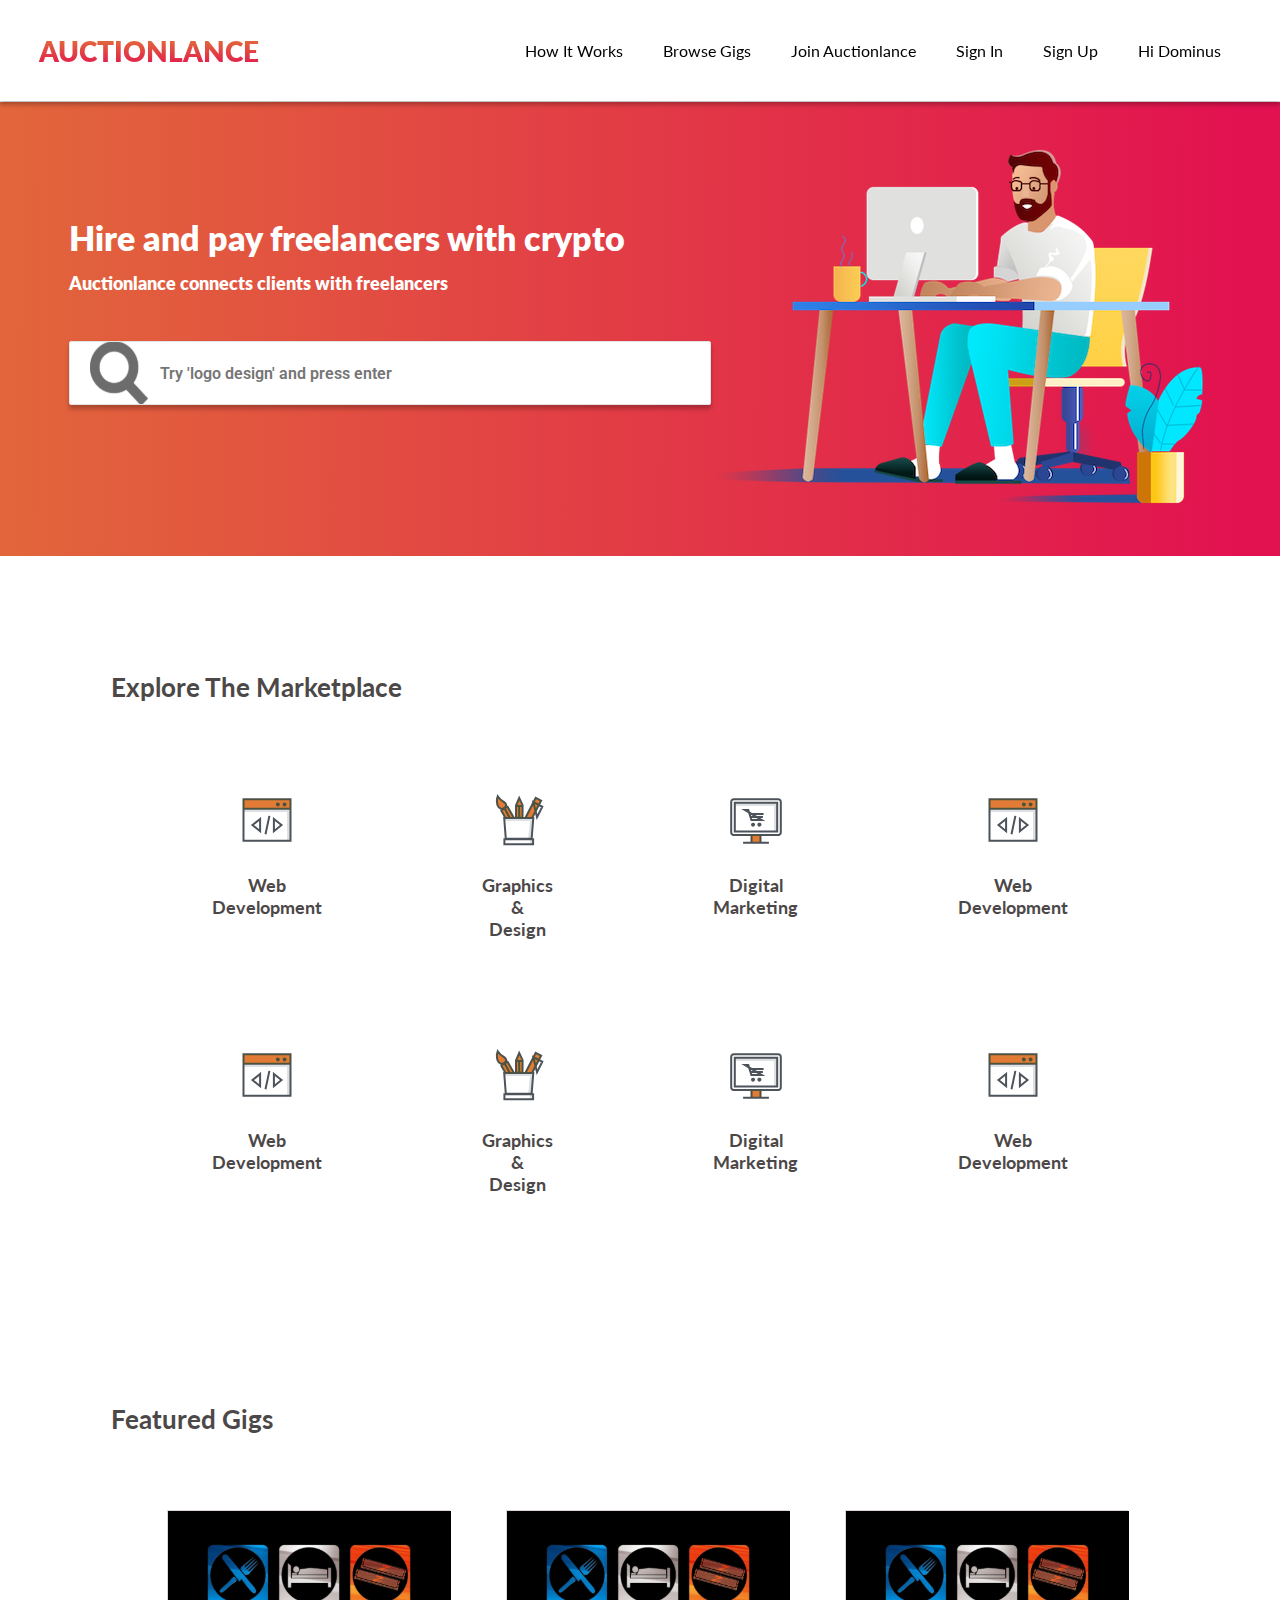
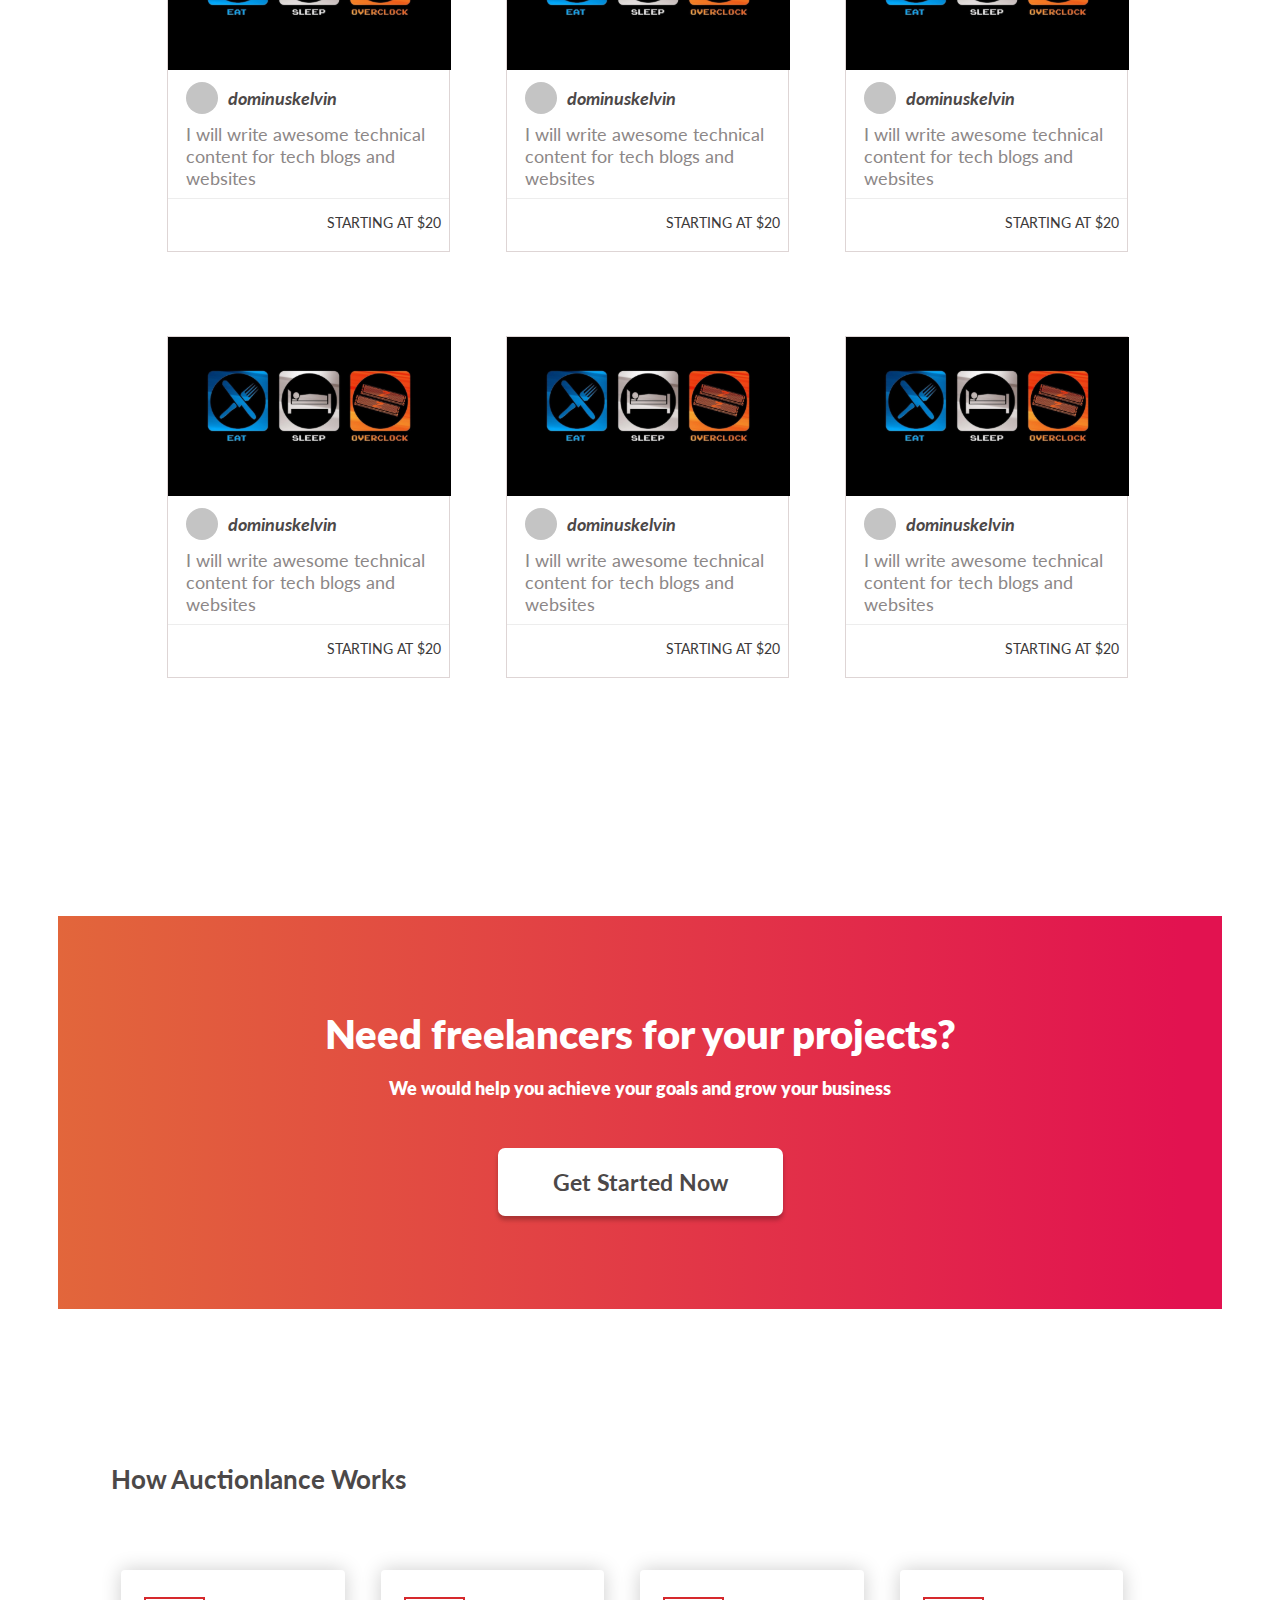
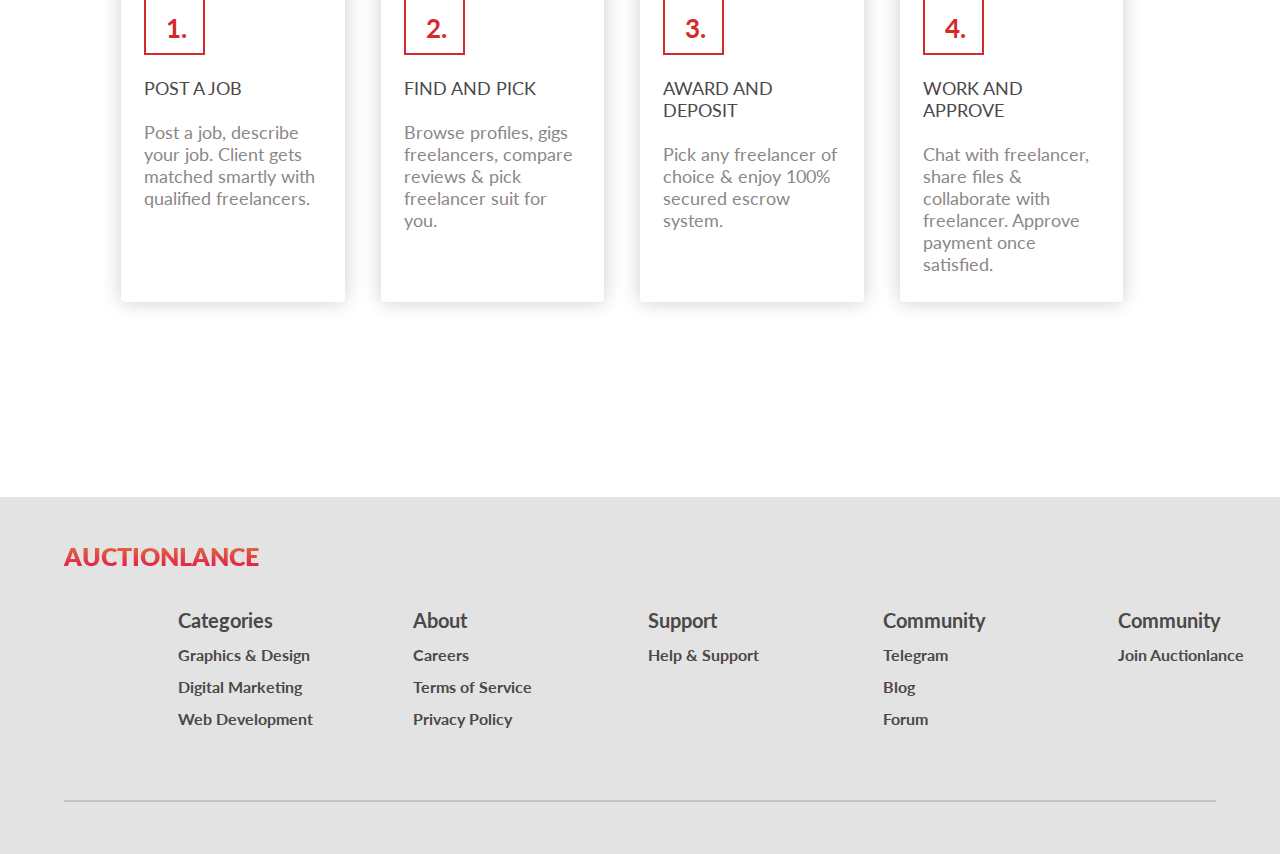
==== commit 950996e8: "created designs for the dashboard" ====
--- a/index.html
+++ b/index.html
@@ -48,13 +48,14 @@
                 <li class="nav-link"><a href="/signin.html">Sign In</a></li>
                 <li class="nav-link"><a href="/signup.html">Sign Up</a></li>
                 <li class="nav-link">
-                    <a href="#" class="jsDropdown">Hi Dominus ˅</a>
+                    <a href="#" class="jsDropdown">Hi Dominus</a>
                     <ul class="nav-dropdown">
-                        <li><a href="">Auctoboard</a></li>
+                        <li><a href="/auctoboard.html">Auctoboard</a></li>
                         <li><a href="">Profile</a></li>
                         <li><a href="">Jobs</a></li>
                         <li><a href="">Gigs</a></li>
-                        <li><a href="">Log out</a></li>
+                        <div class="dropdown-divider"></div>
+                        <li><a href="">Sign out</a></li>
                     </ul>
                 </li>
             </ul>
--- a/assets/css/auctionlance.min.css
+++ b/assets/css/auctionlance.min.css
@@ -1,2 +1,2 @@
-html,body,div,span,applet,object,iframe,h1,h2,h3,h4,h5,h6,p,blockquote,pre,a,abbr,acronym,address,big,cite,code,del,dfn,em,img,ins,kbd,q,s,samp,small,strike,strong,sub,sup,tt,var,b,u,i,center,dl,dt,dd,ol,ul,li,fieldset,form,label,legend,table,caption,tbody,tfoot,thead,tr,th,td,article,aside,canvas,details,embed,figure,figcaption,footer,header,hgroup,menu,nav,output,ruby,section,summary,time,mark,audio,video{margin:0;padding:0;border:0;font-size:100%;font-family:inherit;vertical-align:baseline}article,aside,details,figcaption,figure,footer,header,hgroup,menu,nav,section{display:block}body{line-height:1}ol,ul{list-style:none}blockquote,q{quotes:none}blockquote:before,blockquote:after,q:before,q:after{content:'';content:none}table{border-collapse:collapse;border-spacing:0}a{text-decoration:none;color:#000}html{scroll-behavior:smooth;-webkit-transition:all 500ms;transition:all 500ms}::-moz-selection{background-color:#E21250;background:linear-gradient(270.26deg, rgba(255,255,255,0) 3.36%, #E27B36 124.02%),#E21250;color:#fff}::selection{background-color:#E21250;background:linear-gradient(270.26deg, rgba(255,255,255,0) 3.36%, #E27B36 124.02%),#E21250;color:#fff}h1{font-size:34px;font-family:'Lato', sans-serif}@media screen and (max-width: 768px){h1{font-size:18px}}nav{height:101px;background-color:#fff;-webkit-box-shadow:0px 4px 4px rgba(0,0,0,0.25);box-shadow:0px 4px 4px rgba(0,0,0,0.25);display:-webkit-box;display:-ms-flexbox;display:flex;padding:0 39px;-webkit-box-align:center;-ms-flex-align:center;align-items:center;position:fixed;z-index:10;right:0;left:0;top:0}nav .hamburger-menu,nav .mb-nav-link,nav .mb-nav-sidebar{display:none}@media screen and (max-width: 768px){nav{height:99px;position:static;background-color:#DFD4D4;-webkit-box-shadow:none;box-shadow:none;-webkit-box-pack:justify;-ms-flex-pack:justify;justify-content:space-between;-webkit-box-align:start;-ms-flex-align:start;align-items:flex-start;padding:18px}nav .hamburger-menu{display:-webkit-box;display:-ms-flexbox;display:flex;-webkit-box-orient:vertical;-webkit-box-direction:normal;-ms-flex-direction:column;flex-direction:column;cursor:pointer}nav .hamburger-menu .ham{width:20.56px;border:3px solid #000000;margin-bottom:2px}nav .mb-nav-link{display:block;font-family:'Lato', sans-serif;margin-top:5px;margin-right:-10px;font-weight:600}nav .mb-nav-sidebar.open{display:block}nav .mb-nav-sidebar{position:absolute;top:0;right:0;left:0;z-index:90000}nav .mb-nav-sidebar .wrapper{display:-webkit-box;display:-ms-flexbox;display:flex;height:300vh}nav .mb-nav-sidebar .wrapper .menu{background-color:#E21250;background-color:#E21250;background:linear-gradient(270.26deg, rgba(255,255,255,0) 3.36%, #E27B36 124.02%),#E21250;color:#fff;-ms-flex-preferred-size:70%;flex-basis:70%;padding:20px 45px}nav .mb-nav-sidebar .wrapper .menu div{display:-webkit-box;display:-ms-flexbox;display:flex;-webkit-box-pack:end;-ms-flex-pack:end;justify-content:flex-end;font-family:'Lato', sans-serif;font-size:20px;font-weight:600;cursor:pointer}nav .mb-nav-sidebar .wrapper .menu .mobile-links{margin-top:65px}nav .mb-nav-sidebar .wrapper .menu .mobile-links .mb-nav-item{margin-bottom:30px;font-family:'Lato', sans-serif}nav .mb-nav-sidebar .wrapper .menu .mobile-links .mb-nav-item a{color:#fff}nav .mb-nav-sidebar .wrapper .overlay{background-color:rgba(0,0,0,0.8);-ms-flex-preferred-size:30%;flex-basis:30%}}nav .mobile-search{display:none}@media screen and (max-width: 768px){nav .mobile-search{display:-webkit-box;display:-ms-flexbox;display:flex;-webkit-box-pack:justify;-ms-flex-pack:justify;justify-content:space-between;padding:.3rem .5rem;width:90%;position:absolute;top:70px;left:10px;background:#FFFFFF;border:1px solid #C4C4C4;border-radius:2px}nav .mobile-search .mobile-search__box{border:none;width:100%;margin-left:10px}nav .mobile-search .mobile-search__box:focus{outline:none}}nav a.brand{font-family:'Lato', sans-serif;font-style:normal;font-weight:800;line-height:normal;font-size:28px;color:#E21250;background:-webkit-linear-gradient(#E27B36, #E21250);background-clip:text;-webkit-background-clip:text;-webkit-text-fill-color:transparent;text-transform:uppercase}@media screen and (max-width: 768px){nav a.brand{font-size:18px;margin-left:35px;margin-right:20px}}nav .nav-wrapper{display:-webkit-box;display:-ms-flexbox;display:flex;-webkit-box-pack:end;-ms-flex-pack:end;justify-content:flex-end;-webkit-box-align:end;-ms-flex-align:end;align-items:flex-end;width:100%}@media screen and (max-width: 768px){nav .nav-wrapper{display:none}}nav .left-nav,nav .right-nav{font-family:'Lato', sans-serif;display:-webkit-box;display:-ms-flexbox;display:flex;-webkit-box-align:end;-ms-flex-align:end;align-items:flex-end}nav .left-nav .nav-link,nav .right-nav .nav-link{margin:0 20px}nav .left-nav .nav-link a:hover,nav .right-nav .nav-link a:hover{background:-webkit-linear-gradient(#E27B36, #E21250);background-clip:text;-webkit-background-clip:text;-webkit-text-fill-color:transparent}.nav-dropdown.open{display:block}.nav-dropdown{display:none;position:fixed;top:5rem;right:3rem;background-color:#fff;-webkit-transition:all 500ms;transition:all 500ms;padding:5px 25px;border-radius:4px;-webkit-box-shadow:0 0 1px 1px #C4C4C4;box-shadow:0 0 1px 1px #C4C4C4}.nav-dropdown li{margin:1.5rem 0}.hero{background-color:#E21250;background:linear-gradient(270.26deg, rgba(255,255,255,0) 3.36%, #E27B36 124.02%),#E21250;margin-top:102px;height:454px;display:-webkit-box;display:-ms-flexbox;display:flex;-webkit-box-pack:center;-ms-flex-pack:center;justify-content:center;-webkit-box-align:center;-ms-flex-align:center;align-items:center}@media screen and (max-width: 768px){.hero{height:199px;margin-top:0}}@media screen and (max-width: 768px){.hero .hero__img{width:144px;height:107px}}.hero .hero__info{-ms-flex-item-align:start;align-self:flex-start;margin-top:9%;color:#FFFFFF}.hero .hero__info .hero-title{font-style:normal;font-weight:800;line-height:normal;font-size:34px;margin-bottom:14px}@media screen and (max-width: 768px){.hero .hero__info .hero-title{font-size:18px;margin-bottom:4px}}.hero .hero__info .hero-subtitle{font-family:'Lato', sans-serif;font-family:Lato;font-style:normal;font-weight:800;line-height:normal;font-size:18px;margin-bottom:47px}@media screen and (max-width: 768px){.hero .hero__info .hero-subtitle{font-weight:normal;font-size:14px;margin-bottom:12px}}.hero .hero__info .hero-search{width:620px;height:62px;background:#FFFFFF;border:1px solid #E3E3E3;-webkit-box-shadow:0px 4px 4px rgba(0,0,0,0.25);box-shadow:0px 4px 4px rgba(0,0,0,0.25);border-radius:2px;padding-left:20px;display:-webkit-box;display:-ms-flexbox;display:flex}.hero .hero__info .hero-search .hero-search__box{margin-left:10px;font-family:'Roboto', sans-serif;font-style:normal;line-height:normal;font-weight:600;font-size:16px;color:#8C8787;border:none;width:100%}.hero .hero__info .hero-search .hero-search__box:focus{outline:transparent}@media screen and (max-width: 768px){.hero .hero__info .hero-search{display:none}}@media screen and (max-width: 768px){.hero{-ms-flex-wrap:wrap;flex-wrap:wrap}}.explore,.featured,.how-auctionlance-works{margin-top:115px;margin-left:111px;margin-right:111px}@media screen and (max-width: 768px){.explore,.featured,.how-auctionlance-works{margin-top:24px;margin-left:20px;margin-right:20px}}.categories{margin-left:90px;margin-right:90px}@media screen and (max-width: 768px){.categories{margin-left:20px;margin-right:20px}}.explore .categories{display:-webkit-box;display:-ms-flexbox;display:flex;-webkit-box-pack:center;-ms-flex-pack:center;justify-content:center}@media screen and (max-width: 768px){.explore .categories{-ms-flex-wrap:wrap;flex-wrap:wrap;-webkit-box-pack:start;-ms-flex-pack:start;justify-content:flex-start}}.explore .categories .category{width:100%;margin:10px 80px 93px 80px;text-align:center}@media screen and (max-width: 768px){.explore .categories .category{width:auto;margin:10px 8px 20px 15px}}.explore .categories .category p{margin-top:19px;font-family:'Lato', sans-serif;font-style:normal;font-weight:bold;line-height:normal;font-size:18px;color:#4C4848}@media screen and (max-width: 768px){.explore .categories .category p{font-size:14px}}.section-heading{font-family:'Lato', sans-serif;font-style:normal;font-weight:bold;line-height:normal;font-size:26px;color:#4C4848;margin-bottom:75px}@media screen and (max-width: 768px){.section-heading{font-size:18px;margin-bottom:32px}}.featured .featured-gigs{display:-webkit-box;display:-ms-flexbox;display:flex}.featured .featured-gigs .featured-gig{width:283px;height:342px;background:#FFFFFF;border:1px solid #DED5D5;-webkit-box-sizing:border-box;box-sizing:border-box;margin-bottom:84px;margin-left:56px}@media screen and (max-width: 768px){.featured .featured-gigs .featured-gig{margin-left:0;margin-right:10px}}.featured .featured-gigs .featured-gig .featured-gig__author{display:-webkit-box;display:-ms-flexbox;display:flex}.featured .featured-gigs .featured-gig .featured-gig__author .featured-gig__author-name{font-family:'Lato', sans-serif;font-style:italic;font-weight:bold;line-height:normal;font-size:18px;color:#4C4848;margin-left:10px;margin-top:5px}.featured .featured-gigs .featured-gig .featured-gig__description{font-family:'Lato', sans-serif;font-style:normal;font-weight:normal;line-height:normal;font-size:18px;color:#8C8787;margin-top:19px}.featured .featured-gigs .featured-gig .featured-gig__author,.featured .featured-gigs .featured-gig .featured-gig__description{margin:9px 18px}@media screen and (max-width: 768px){.featured .featured-gigs{overflow:auto}}.featured .featured-gig__footer{display:-webkit-box;display:-ms-flexbox;display:flex;-webkit-box-align:center;-ms-flex-align:center;align-items:center;padding:15px 8px;-webkit-box-pack:end;-ms-flex-pack:end;justify-content:flex-end;border-top:1px solid rgba(196,196,196,0.3);text-transform:uppercase}.featured .featured-gig__footer p{font-family:'Lato', sans-serif;font-style:normal;font-weight:normal;line-height:normal;font-size:14px;color:#3C3A3A}.need-freelancer{display:-webkit-box;display:-ms-flexbox;display:flex;-webkit-box-orient:vertical;-webkit-box-direction:normal;-ms-flex-direction:column;flex-direction:column;-webkit-box-pack:center;-ms-flex-pack:center;justify-content:center;-webkit-box-align:center;-ms-flex-align:center;align-items:center;margin:154px 58px;height:393px;background-color:#E21250;background:linear-gradient(270.27deg, rgba(255,255,255,0) 3.36%, #E27B36 124.02%),#E21250}@media screen and (max-width: 768px){.need-freelancer{margin:45px 0;height:133px;padding:19px 0}}.need-freelancer h2{font-family:'Lato', sans-serif;font-style:normal;font-weight:800;line-height:normal;font-size:40px;color:#FFFFFF;margin-bottom:19px}@media screen and (max-width: 768px){.need-freelancer h2{font-size:16px;margin-bottom:11px}}.need-freelancer p{font-family:'Lato', sans-serif;font-style:normal;font-weight:800;line-height:normal;font-size:18px;color:#FFFFFF;margin-bottom:49px}@media screen and (max-width: 768px){.need-freelancer p{font-size:12px;margin-bottom:17px;font-weight:500}}.auctionlance-btn{background:#FFFFFF;-webkit-box-shadow:0px 4px 4px rgba(0,0,0,0.25);box-shadow:0px 4px 4px rgba(0,0,0,0.25);border-radius:7px;font-family:Lato;font-style:normal;font-weight:bold;line-height:normal;font-size:23px;color:#4C4848;padding:20px 55px}@media screen and (max-width: 768px){.auctionlance-btn{font-size:13px;padding:10px 20px;border-radius:2px}}@media screen and (max-width: 768px){.how-auctionlance-works{overflow:auto}}.how-auctionlance-works .cards{display:-webkit-box;display:-ms-flexbox;display:flex;margin:10px}.how-auctionlance-works .cards .how-card{width:276px;background:#FFFFFF;-webkit-box-shadow:0px 0px 20px rgba(0,0,0,0.2);box-shadow:0px 0px 20px rgba(0,0,0,0.2);border-radius:4px;margin-right:36px;padding:27px 23px}@media screen and (max-width: 768px){.how-auctionlance-works .cards .how-card{-ms-flex-negative:0;flex-shrink:0;margin-right:16px;-ms-flex-preferred-size:247px;flex-basis:247px}}.how-auctionlance-works .cards .how-card .how-card__numbering{width:61px;height:58px;background:#FFFFFF;border:2px solid #D6292D;-webkit-box-sizing:border-box;box-sizing:border-box;padding:13px 20px;font-family:Lato;font-style:normal;font-weight:bold;line-height:normal;font-size:26px;color:#D6292D;margin-bottom:22px}.how-auctionlance-works .cards .how-card .how-card__title{margin-bottom:22px;font-family:Lato;font-style:normal;font-weight:normal;line-height:normal;font-size:18px;color:#4C4848}.how-auctionlance-works .cards .how-card .how-card__description{font-family:'Lato', sans-serif;font-style:normal;font-weight:normal;line-height:normal;font-size:18px;color:#8C8787;width:100%}@media screen and (max-width: 768px){.how-auctionlance-works .cards .how-card .how-card__description{font-size:14px}}footer{margin-top:195px;background-color:#e3e3e3;-webkit-box-shadow:0px 4px 4px rgba(0,0,0,0.25);box-shadow:0px 4px 4px rgba(0,0,0,0.25);padding:44px 64px}@media screen and (max-width: 768px){footer{padding:20px 15px;margin-top:88px}}footer h3.footer__brand{font-family:Lato;font-style:normal;font-weight:800;line-height:normal;font-size:25px;color:#D6292D;background:-webkit-linear-gradient(#E27B36, #E21250);background-clip:text;-webkit-background-clip:text;-webkit-text-fill-color:transparent;text-transform:uppercase;margin-bottom:37px}@media screen and (max-width: 768px){footer h3.footer__brand{margin-bottom:15px;font-size:18px}}footer .footer-details-container{margin-left:114px;display:-webkit-box;display:-ms-flexbox;display:flex}@media screen and (max-width: 768px){footer .footer-details-container{margin-left:15px}}@media screen and (max-width: 768px){footer .footer-details-container{-ms-flex-wrap:wrap;flex-wrap:wrap}}footer .footer-details-container .footer-details{margin-right:80px}footer .footer-details-container .footer-details .footer-details__title{font-family:'Lato', sans-serif;font-style:normal;font-weight:bold;line-height:normal;font-size:20px;color:#4C4848}@media screen and (max-width: 768px){footer .footer-details-container .footer-details .footer-details__title{font-size:16px}}footer .footer-details-container .footer-details .footer__links{font-family:Lato;font-style:normal;font-weight:bold;line-height:normal;font-size:16px;width:155px}footer .footer-details-container .footer-details .footer__links li>a{color:#4C4848}@media screen and (max-width: 768px){footer .footer-details-container .footer-details .footer__links{font-size:14px}}footer .footer-details-container .footer-details .footer__links,footer .footer-details-container .footer-details .footer__links li{margin-top:13px}@media screen and (max-width: 768px){footer .footer-details-container .footer-details .footer__links:last-child,footer .footer-details-container .footer-details .footer__links li:last-child{margin-bottom:20px}}footer hr{margin-top:72px;border:1px solid #c4c4c4}.authentication-wrapper{display:-webkit-box;display:-ms-flexbox;display:flex;-webkit-box-pack:center;-ms-flex-pack:center;justify-content:center;-webkit-box-align:center;-ms-flex-align:center;align-items:center;height:633px;width:80%;margin:0 auto}@media screen and (max-width: 768px){.authentication-wrapper{-webkit-box-pack:start;-ms-flex-pack:start;justify-content:flex-start;-webkit-box-align:start;-ms-flex-align:start;align-items:flex-start;margin:0;margin-top:50px}}.authentication-wrapper .auth-info{background-color:#E21250;background-color:#E21250;background:linear-gradient(270.26deg, rgba(255,255,255,0) 3.36%, #E27B36 124.02%),#E21250;padding:48px;-ms-flex-preferred-size:50%;flex-basis:50%}.authentication-wrapper .auth-info p{font-family:'Lato', sans-serif;font-style:normal;font-weight:bold;line-height:normal;font-size:26px;color:#FFFFFF}.authentication-wrapper .auth-info img{width:390px;height:290px}@media screen and (max-width: 768px){.authentication-wrapper .auth-info{display:none}}.authentication-wrapper .auth-form{padding:0px 48px;-ms-flex-preferred-size:50%;flex-basis:50%;margin-top:20px}@media screen and (max-width: 768px){.authentication-wrapper .auth-form{padding:0px 22px}}.authentication-wrapper .auth-form .section-heading{margin-bottom:24px !important}.authentication-wrapper .auth-form .auct-form-group{margin-bottom:30px}.authentication-wrapper .auth-form .auct-form-group .auct-input{width:389px;height:39px;background:#fff;border:1px solid #E3E3E3;-webkit-box-shadow:0px 2px 4px rgba(0,0,0,0.09);box-shadow:0px 2px 4px rgba(0,0,0,0.09);border-radius:2px;padding:6px 30px 6px 30px;font-family:'Roboto', sans-serif;font-style:normal;font-weight:500;line-height:normal;font-size:14px;color:#8C8787}@media screen and (max-width: 768px){.authentication-wrapper .auth-form .auct-form-group .auct-input{width:250px}}.authentication-wrapper .auth-form .auct-form-group .auct-input:focus{outline-color:#E27B36}.authentication-wrapper .auth-form .auct-form-group:last-child{margin-bottom:20px !important}.authentication-wrapper .auth-form .auct-btn{color:#fff;background-color:#E21250;background:linear-gradient(270.26deg, rgba(255,255,255,0) 3.36%, #E27B36 124.02%),#E21250;border:none;cursor:pointer;width:451px;height:53px;border-radius:2px;font-family:'Roboto', sans-serif;font-size:14px;-webkit-box-shadow:0px 2px 4px rgba(0,0,0,0.3);box-shadow:0px 2px 4px rgba(0,0,0,0.3);padding:6px 30px 6px 30px}@media screen and (max-width: 768px){.authentication-wrapper .auth-form .auct-btn{width:315px}}.authentication-wrapper .auth-form .auth-text{font-family:'Lato', sans-serif;font-size:14px;margin-bottom:30px;color:#8C8787;margin-top:-20px}.authentication-wrapper .auth-form .auth-text a{background:-webkit-linear-gradient(#E27B36, #E21250);background-clip:text;-webkit-background-clip:text;-webkit-text-fill-color:transparent}.is-invalid{border:1px solid #E3E3E3}.error-message{font-family:'Lato', sans-serif;font-size:14px;margin-top:5px;background:-webkit-linear-gradient(#E27B36, #E21250);background-clip:text;-webkit-background-clip:text;-webkit-text-fill-color:transparent}
+html,body,div,span,applet,object,iframe,h1,h2,h3,h4,h5,h6,p,blockquote,pre,a,abbr,acronym,address,big,cite,code,del,dfn,em,img,ins,kbd,q,s,samp,small,strike,strong,sub,sup,tt,var,b,u,i,center,dl,dt,dd,ol,ul,li,fieldset,form,label,legend,table,caption,tbody,tfoot,thead,tr,th,td,article,aside,canvas,details,embed,figure,figcaption,footer,header,hgroup,menu,nav,output,ruby,section,summary,time,mark,audio,video{margin:0;padding:0;border:0;font-size:100%;font-family:inherit;vertical-align:baseline}article,aside,details,figcaption,figure,footer,header,hgroup,menu,nav,section{display:block}body{line-height:1}ol,ul{list-style:none}blockquote,q{quotes:none}blockquote:before,blockquote:after,q:before,q:after{content:'';content:none}table{border-collapse:collapse;border-spacing:0}a{text-decoration:none;color:#000}html{scroll-behavior:smooth;-webkit-transition:all 500ms;transition:all 500ms}::-moz-selection{background-color:#E21250;background:linear-gradient(270.26deg, rgba(255,255,255,0) 3.36%, #E27B36 124.02%),#E21250;color:#fff}::selection{background-color:#E21250;background:linear-gradient(270.26deg, rgba(255,255,255,0) 3.36%, #E27B36 124.02%),#E21250;color:#fff}h1{font-size:34px;font-family:'Lato', sans-serif}@media screen and (max-width: 768px){h1{font-size:18px}}nav{height:101px;background-color:#fff;-webkit-box-shadow:0px 4px 4px rgba(0,0,0,0.25);box-shadow:0px 4px 4px rgba(0,0,0,0.25);display:-webkit-box;display:-ms-flexbox;display:flex;padding:0 39px;-webkit-box-align:center;-ms-flex-align:center;align-items:center;position:fixed;z-index:10;right:0;left:0;top:0}nav .hamburger-menu,nav .mb-nav-link,nav .mb-nav-sidebar{display:none}@media screen and (max-width: 768px){nav{height:99px;position:static;background-color:#DFD4D4;-webkit-box-shadow:none;box-shadow:none;-webkit-box-pack:justify;-ms-flex-pack:justify;justify-content:space-between;-webkit-box-align:start;-ms-flex-align:start;align-items:flex-start;padding:18px}nav .hamburger-menu{display:-webkit-box;display:-ms-flexbox;display:flex;-webkit-box-orient:vertical;-webkit-box-direction:normal;-ms-flex-direction:column;flex-direction:column;cursor:pointer}nav .hamburger-menu .ham{width:20.56px;border:3px solid #000000;margin-bottom:2px}nav .mb-nav-link{display:block;font-family:'Lato', sans-serif;margin-top:5px;margin-right:-10px;font-weight:600}nav .mb-nav-sidebar.open{display:block}nav .mb-nav-sidebar{position:absolute;top:0;right:0;left:0;z-index:90000}nav .mb-nav-sidebar .wrapper{display:-webkit-box;display:-ms-flexbox;display:flex;height:300vh}nav .mb-nav-sidebar .wrapper .menu{background-color:#E21250;background-color:#E21250;background:linear-gradient(270.26deg, rgba(255,255,255,0) 3.36%, #E27B36 124.02%),#E21250;color:#fff;-ms-flex-preferred-size:70%;flex-basis:70%;padding:20px 45px}nav .mb-nav-sidebar .wrapper .menu div{display:-webkit-box;display:-ms-flexbox;display:flex;-webkit-box-pack:end;-ms-flex-pack:end;justify-content:flex-end;font-family:'Lato', sans-serif;font-size:20px;font-weight:600;cursor:pointer}nav .mb-nav-sidebar .wrapper .menu .mobile-links{margin-top:65px}nav .mb-nav-sidebar .wrapper .menu .mobile-links .mb-nav-item{margin-bottom:30px;font-family:'Lato', sans-serif}nav .mb-nav-sidebar .wrapper .menu .mobile-links .mb-nav-item a{color:#fff}nav .mb-nav-sidebar .wrapper .overlay{background-color:rgba(0,0,0,0.8);-ms-flex-preferred-size:30%;flex-basis:30%}}nav .mobile-search{display:none}@media screen and (max-width: 768px){nav .mobile-search{display:-webkit-box;display:-ms-flexbox;display:flex;-webkit-box-pack:justify;-ms-flex-pack:justify;justify-content:space-between;padding:.3rem .5rem;width:90%;position:absolute;top:70px;left:10px;background:#FFFFFF;border:1px solid #C4C4C4;border-radius:2px}nav .mobile-search .mobile-search__box{border:none;width:100%;margin-left:10px}nav .mobile-search .mobile-search__box:focus{outline:none}}nav a.brand{font-family:'Lato', sans-serif;font-style:normal;font-weight:800;line-height:normal;font-size:28px;color:#E21250;background:-webkit-linear-gradient(#E27B36, #E21250);background-clip:text;-webkit-background-clip:text;-webkit-text-fill-color:transparent;text-transform:uppercase}@media screen and (max-width: 768px){nav a.brand{font-size:18px;margin-left:35px;margin-right:20px}}nav .nav-wrapper{display:-webkit-box;display:-ms-flexbox;display:flex;-webkit-box-pack:end;-ms-flex-pack:end;justify-content:flex-end;-webkit-box-align:end;-ms-flex-align:end;align-items:flex-end;width:100%}@media screen and (max-width: 768px){nav .nav-wrapper{display:none}}nav .left-nav,nav .right-nav{font-family:'Lato', sans-serif;display:-webkit-box;display:-ms-flexbox;display:flex;-webkit-box-align:end;-ms-flex-align:end;align-items:flex-end}nav .left-nav .nav-link,nav .right-nav .nav-link{margin:0 20px}nav .left-nav .nav-link a:hover,nav .right-nav .nav-link a:hover{background:-webkit-linear-gradient(#E27B36, #E21250);background-clip:text;-webkit-background-clip:text;-webkit-text-fill-color:transparent}.nav-dropdown.open{display:block}.nav-dropdown{display:none;position:fixed;top:5rem;right:3rem;background-color:#fff;-webkit-transition:all 500ms;transition:all 500ms;border-radius:4px;-webkit-box-shadow:0 0 1px 1px #C4C4C4;box-shadow:0 0 1px 1px #C4C4C4}.nav-dropdown li{margin:1rem 0;padding:5px 66px 5px 14px;font-size:14px}.nav-dropdown .dropdown-divider{border-top:1px solid #e1e4e8;display:block;height:0;margin:8px 0}.hero{background-color:#E21250;background:linear-gradient(270.26deg, rgba(255,255,255,0) 3.36%, #E27B36 124.02%),#E21250;margin-top:102px;height:454px;display:-webkit-box;display:-ms-flexbox;display:flex;-webkit-box-pack:center;-ms-flex-pack:center;justify-content:center;-webkit-box-align:center;-ms-flex-align:center;align-items:center}@media screen and (max-width: 768px){.hero{height:199px;margin-top:0}}@media screen and (max-width: 768px){.hero .hero__img{width:144px;height:107px}}.hero .hero__info{-ms-flex-item-align:start;align-self:flex-start;margin-top:9%;color:#FFFFFF}.hero .hero__info .hero-title{font-style:normal;font-weight:800;line-height:normal;font-size:34px;margin-bottom:14px}@media screen and (max-width: 768px){.hero .hero__info .hero-title{font-size:18px;margin-bottom:4px}}.hero .hero__info .hero-subtitle{font-family:'Lato', sans-serif;font-family:Lato;font-style:normal;font-weight:800;line-height:normal;font-size:18px;margin-bottom:47px}@media screen and (max-width: 768px){.hero .hero__info .hero-subtitle{font-weight:normal;font-size:14px;margin-bottom:12px}}.hero .hero__info .hero-search{width:620px;height:62px;background:#FFFFFF;border:1px solid #E3E3E3;-webkit-box-shadow:0px 4px 4px rgba(0,0,0,0.25);box-shadow:0px 4px 4px rgba(0,0,0,0.25);border-radius:2px;padding-left:20px;display:-webkit-box;display:-ms-flexbox;display:flex}.hero .hero__info .hero-search .hero-search__box{margin-left:10px;font-family:'Roboto', sans-serif;font-style:normal;line-height:normal;font-weight:600;font-size:16px;color:#8C8787;border:none;width:100%}.hero .hero__info .hero-search .hero-search__box:focus{outline:transparent}@media screen and (max-width: 768px){.hero .hero__info .hero-search{display:none}}@media screen and (max-width: 768px){.hero{-ms-flex-wrap:wrap;flex-wrap:wrap}}.explore,.featured,.how-auctionlance-works{margin-top:115px;margin-left:111px;margin-right:111px}@media screen and (max-width: 768px){.explore,.featured,.how-auctionlance-works{margin-top:24px;margin-left:20px;margin-right:20px}}.categories{margin-left:90px;margin-right:90px}@media screen and (max-width: 768px){.categories{margin-left:20px;margin-right:20px}}.explore .categories{display:-webkit-box;display:-ms-flexbox;display:flex;-webkit-box-pack:center;-ms-flex-pack:center;justify-content:center}@media screen and (max-width: 768px){.explore .categories{-ms-flex-wrap:wrap;flex-wrap:wrap;-webkit-box-pack:start;-ms-flex-pack:start;justify-content:flex-start}}.explore .categories .category{width:100%;margin:10px 80px 93px 80px;text-align:center}@media screen and (max-width: 768px){.explore .categories .category{width:auto;margin:10px 8px 20px 15px}}.explore .categories .category p{margin-top:19px;font-family:'Lato', sans-serif;font-style:normal;font-weight:bold;line-height:normal;font-size:18px;color:#4C4848}@media screen and (max-width: 768px){.explore .categories .category p{font-size:14px}}.section-heading{font-family:'Lato', sans-serif;font-style:normal;font-weight:bold;line-height:normal;font-size:26px;color:#4C4848;margin-bottom:75px}@media screen and (max-width: 768px){.section-heading{font-size:18px;margin-bottom:32px}}.featured .featured-gigs{display:-webkit-box;display:-ms-flexbox;display:flex}.featured .featured-gigs .featured-gig{width:283px;height:342px;background:#FFFFFF;border:1px solid #DED5D5;-webkit-box-sizing:border-box;box-sizing:border-box;margin-bottom:84px;margin-left:56px}@media screen and (max-width: 768px){.featured .featured-gigs .featured-gig{margin-left:0;margin-right:10px}}.featured .featured-gigs .featured-gig .featured-gig__author{display:-webkit-box;display:-ms-flexbox;display:flex}.featured .featured-gigs .featured-gig .featured-gig__author .featured-gig__author-name{font-family:'Lato', sans-serif;font-style:italic;font-weight:bold;line-height:normal;font-size:18px;color:#4C4848;margin-left:10px;margin-top:5px}.featured .featured-gigs .featured-gig .featured-gig__description{font-family:'Lato', sans-serif;font-style:normal;font-weight:normal;line-height:normal;font-size:18px;color:#8C8787;margin-top:19px}.featured .featured-gigs .featured-gig .featured-gig__author,.featured .featured-gigs .featured-gig .featured-gig__description{margin:9px 18px}@media screen and (max-width: 768px){.featured .featured-gigs{overflow:auto}}.featured .featured-gig__footer{display:-webkit-box;display:-ms-flexbox;display:flex;-webkit-box-align:center;-ms-flex-align:center;align-items:center;padding:15px 8px;-webkit-box-pack:end;-ms-flex-pack:end;justify-content:flex-end;border-top:1px solid rgba(196,196,196,0.3);text-transform:uppercase}.featured .featured-gig__footer p{font-family:'Lato', sans-serif;font-style:normal;font-weight:normal;line-height:normal;font-size:14px;color:#3C3A3A}.need-freelancer{display:-webkit-box;display:-ms-flexbox;display:flex;-webkit-box-orient:vertical;-webkit-box-direction:normal;-ms-flex-direction:column;flex-direction:column;-webkit-box-pack:center;-ms-flex-pack:center;justify-content:center;-webkit-box-align:center;-ms-flex-align:center;align-items:center;margin:154px 58px;height:393px;background-color:#E21250;background:linear-gradient(270.27deg, rgba(255,255,255,0) 3.36%, #E27B36 124.02%),#E21250}@media screen and (max-width: 768px){.need-freelancer{margin:45px 0;height:133px;padding:19px 0}}.need-freelancer h2{font-family:'Lato', sans-serif;font-style:normal;font-weight:800;line-height:normal;font-size:40px;color:#FFFFFF;margin-bottom:19px}@media screen and (max-width: 768px){.need-freelancer h2{font-size:16px;margin-bottom:11px}}.need-freelancer p{font-family:'Lato', sans-serif;font-style:normal;font-weight:800;line-height:normal;font-size:18px;color:#FFFFFF;margin-bottom:49px}@media screen and (max-width: 768px){.need-freelancer p{font-size:12px;margin-bottom:17px;font-weight:500}}.auctionlance-btn{background:#FFFFFF;-webkit-box-shadow:0px 4px 4px rgba(0,0,0,0.25);box-shadow:0px 4px 4px rgba(0,0,0,0.25);border-radius:7px;font-family:Lato;font-style:normal;font-weight:bold;line-height:normal;font-size:23px;color:#4C4848;padding:20px 55px}@media screen and (max-width: 768px){.auctionlance-btn{font-size:13px;padding:10px 20px;border-radius:2px}}@media screen and (max-width: 768px){.how-auctionlance-works{overflow:auto}}.how-auctionlance-works .cards{display:-webkit-box;display:-ms-flexbox;display:flex;margin:10px}.how-auctionlance-works .cards .how-card{width:276px;background:#FFFFFF;-webkit-box-shadow:0px 0px 20px rgba(0,0,0,0.2);box-shadow:0px 0px 20px rgba(0,0,0,0.2);border-radius:4px;margin-right:36px;padding:27px 23px}@media screen and (max-width: 768px){.how-auctionlance-works .cards .how-card{-ms-flex-negative:0;flex-shrink:0;margin-right:16px;-ms-flex-preferred-size:247px;flex-basis:247px}}.how-auctionlance-works .cards .how-card .how-card__numbering{width:61px;height:58px;background:#FFFFFF;border:2px solid #D6292D;-webkit-box-sizing:border-box;box-sizing:border-box;padding:13px 20px;font-family:Lato;font-style:normal;font-weight:bold;line-height:normal;font-size:26px;color:#D6292D;margin-bottom:22px}.how-auctionlance-works .cards .how-card .how-card__title{margin-bottom:22px;font-family:Lato;font-style:normal;font-weight:normal;line-height:normal;font-size:18px;color:#4C4848}.how-auctionlance-works .cards .how-card .how-card__description{font-family:'Lato', sans-serif;font-style:normal;font-weight:normal;line-height:normal;font-size:18px;color:#8C8787;width:100%}@media screen and (max-width: 768px){.how-auctionlance-works .cards .how-card .how-card__description{font-size:14px}}footer{margin-top:195px;background-color:#e3e3e3;-webkit-box-shadow:0px 4px 4px rgba(0,0,0,0.25);box-shadow:0px 4px 4px rgba(0,0,0,0.25);padding:44px 64px}@media screen and (max-width: 768px){footer{padding:20px 15px;margin-top:88px}}footer h3.footer__brand{font-family:Lato;font-style:normal;font-weight:800;line-height:normal;font-size:25px;color:#D6292D;background:-webkit-linear-gradient(#E27B36, #E21250);background-clip:text;-webkit-background-clip:text;-webkit-text-fill-color:transparent;text-transform:uppercase;margin-bottom:37px}@media screen and (max-width: 768px){footer h3.footer__brand{margin-bottom:15px;font-size:18px}}footer .footer-details-container{margin-left:114px;display:-webkit-box;display:-ms-flexbox;display:flex}@media screen and (max-width: 768px){footer .footer-details-container{margin-left:15px}}@media screen and (max-width: 768px){footer .footer-details-container{-ms-flex-wrap:wrap;flex-wrap:wrap}}footer .footer-details-container .footer-details{margin-right:80px}footer .footer-details-container .footer-details .footer-details__title{font-family:'Lato', sans-serif;font-style:normal;font-weight:bold;line-height:normal;font-size:20px;color:#4C4848}@media screen and (max-width: 768px){footer .footer-details-container .footer-details .footer-details__title{font-size:16px}}footer .footer-details-container .footer-details .footer__links{font-family:Lato;font-style:normal;font-weight:bold;line-height:normal;font-size:16px;width:155px}footer .footer-details-container .footer-details .footer__links li>a{color:#4C4848}@media screen and (max-width: 768px){footer .footer-details-container .footer-details .footer__links{font-size:14px}}footer .footer-details-container .footer-details .footer__links,footer .footer-details-container .footer-details .footer__links li{margin-top:13px}@media screen and (max-width: 768px){footer .footer-details-container .footer-details .footer__links:last-child,footer .footer-details-container .footer-details .footer__links li:last-child{margin-bottom:20px}}footer hr{margin-top:72px;border:1px solid #c4c4c4}.authentication-wrapper{display:-webkit-box;display:-ms-flexbox;display:flex;-webkit-box-pack:center;-ms-flex-pack:center;justify-content:center;-webkit-box-align:center;-ms-flex-align:center;align-items:center;height:633px;width:80%;margin:0 auto}@media screen and (max-width: 768px){.authentication-wrapper{-webkit-box-pack:start;-ms-flex-pack:start;justify-content:flex-start;-webkit-box-align:start;-ms-flex-align:start;align-items:flex-start;margin:0;margin-top:50px}}.authentication-wrapper .auth-info{background-color:#E21250;background-color:#E21250;background:linear-gradient(270.26deg, rgba(255,255,255,0) 3.36%, #E27B36 124.02%),#E21250;padding:48px;-ms-flex-preferred-size:50%;flex-basis:50%}.authentication-wrapper .auth-info p{font-family:'Lato', sans-serif;font-style:normal;font-weight:bold;line-height:normal;font-size:26px;color:#FFFFFF}.authentication-wrapper .auth-info img{width:390px;height:290px}@media screen and (max-width: 768px){.authentication-wrapper .auth-info{display:none}}.authentication-wrapper .auth-form{padding:0px 48px;-ms-flex-preferred-size:50%;flex-basis:50%;margin-top:20px}@media screen and (max-width: 768px){.authentication-wrapper .auth-form{padding:0px 22px}}.authentication-wrapper .auth-form .section-heading{margin-bottom:24px !important}.authentication-wrapper .auth-form .auct-form-group{margin-bottom:30px}.authentication-wrapper .auth-form .auct-form-group .auct-input{width:389px;height:39px;background:#fff;border:1px solid #E3E3E3;-webkit-box-shadow:0px 2px 4px rgba(0,0,0,0.09);box-shadow:0px 2px 4px rgba(0,0,0,0.09);border-radius:2px;padding:6px 30px 6px 30px;font-family:'Roboto', sans-serif;font-style:normal;font-weight:500;line-height:normal;font-size:14px;color:#8C8787}@media screen and (max-width: 768px){.authentication-wrapper .auth-form .auct-form-group .auct-input{width:250px}}.authentication-wrapper .auth-form .auct-form-group .auct-input:focus{outline-color:#E27B36}.authentication-wrapper .auth-form .auct-form-group:last-child{margin-bottom:20px !important}.authentication-wrapper .auth-form .auct-btn{color:#fff;background-color:#E21250;background:linear-gradient(270.26deg, rgba(255,255,255,0) 3.36%, #E27B36 124.02%),#E21250;border:none;cursor:pointer;width:451px;height:53px;border-radius:2px;font-family:'Roboto', sans-serif;font-size:14px;-webkit-box-shadow:0px 2px 4px rgba(0,0,0,0.3);box-shadow:0px 2px 4px rgba(0,0,0,0.3);padding:6px 30px 6px 30px}@media screen and (max-width: 768px){.authentication-wrapper .auth-form .auct-btn{width:315px}}.authentication-wrapper .auth-form .auth-text{font-family:'Lato', sans-serif;font-size:14px;margin-bottom:30px;color:#8C8787;margin-top:-20px}.authentication-wrapper .auth-form .auth-text a{background:-webkit-linear-gradient(#E27B36, #E21250);background-clip:text;-webkit-background-clip:text;-webkit-text-fill-color:transparent}.is-invalid{border:1px solid #E3E3E3}.error-message{font-family:'Lato', sans-serif;font-size:14px;margin-top:5px;background:-webkit-linear-gradient(#E27B36, #E21250);background-clip:text;-webkit-background-clip:text;-webkit-text-fill-color:transparent}.auctoboard-wrapper{font-family:'Lato', sans-serif;background-color:#fff;padding-right:16px;padding-left:16px;margin:150px 150px;display:-webkit-box;display:-ms-flexbox;display:flex}.auctoboard-wrapper .aucto-sidebar{padding-right:16px;width:245px}.auctoboard-wrapper .aucto-sidebar a{color:#E21250}.auctoboard-wrapper .aucto-sidebar a:hover,.auctoboard-wrapper .aucto-sidebar a:active{text-decoration:underline}.auctoboard-wrapper .aucto-sidebar .avatar{border:1px solid #E3E3E3;padding:10px;border-radius:2px}.auctoboard-wrapper .aucto-sidebar .avatar .user-avatar{width:100%}.auctoboard-wrapper .aucto-sidebar .user-names{padding:16px 0}.auctoboard-wrapper .aucto-sidebar .user-names .user-fullname{font-size:26px}.auctoboard-wrapper .aucto-sidebar .user-names .username{color:#666;font-size:20px;font-style:normal;font-weight:400;line-height:24px}.auctoboard-wrapper .aucto-sidebar .btn-section{margin-top:12px}.aucto-btn{color:#fff;background-color:#E21250;background:linear-gradient(270.26deg, rgba(255,255,255,0) 3.36%, #E27B36 124.02%),#E21250;border:none;cursor:pointer;border-radius:2px;font-family:'Roboto', sans-serif;font-size:14px;-webkit-box-shadow:0px 2px 4px rgba(0,0,0,0.3);box-shadow:0px 2px 4px rgba(0,0,0,0.3);padding:6px 30px}.aucto-mega-btn{padding:12px 30px}.aucto-block-btn{display:block;text-align:center;width:100%}
 /*# sourceMappingURL=auctionlance.min.css.map */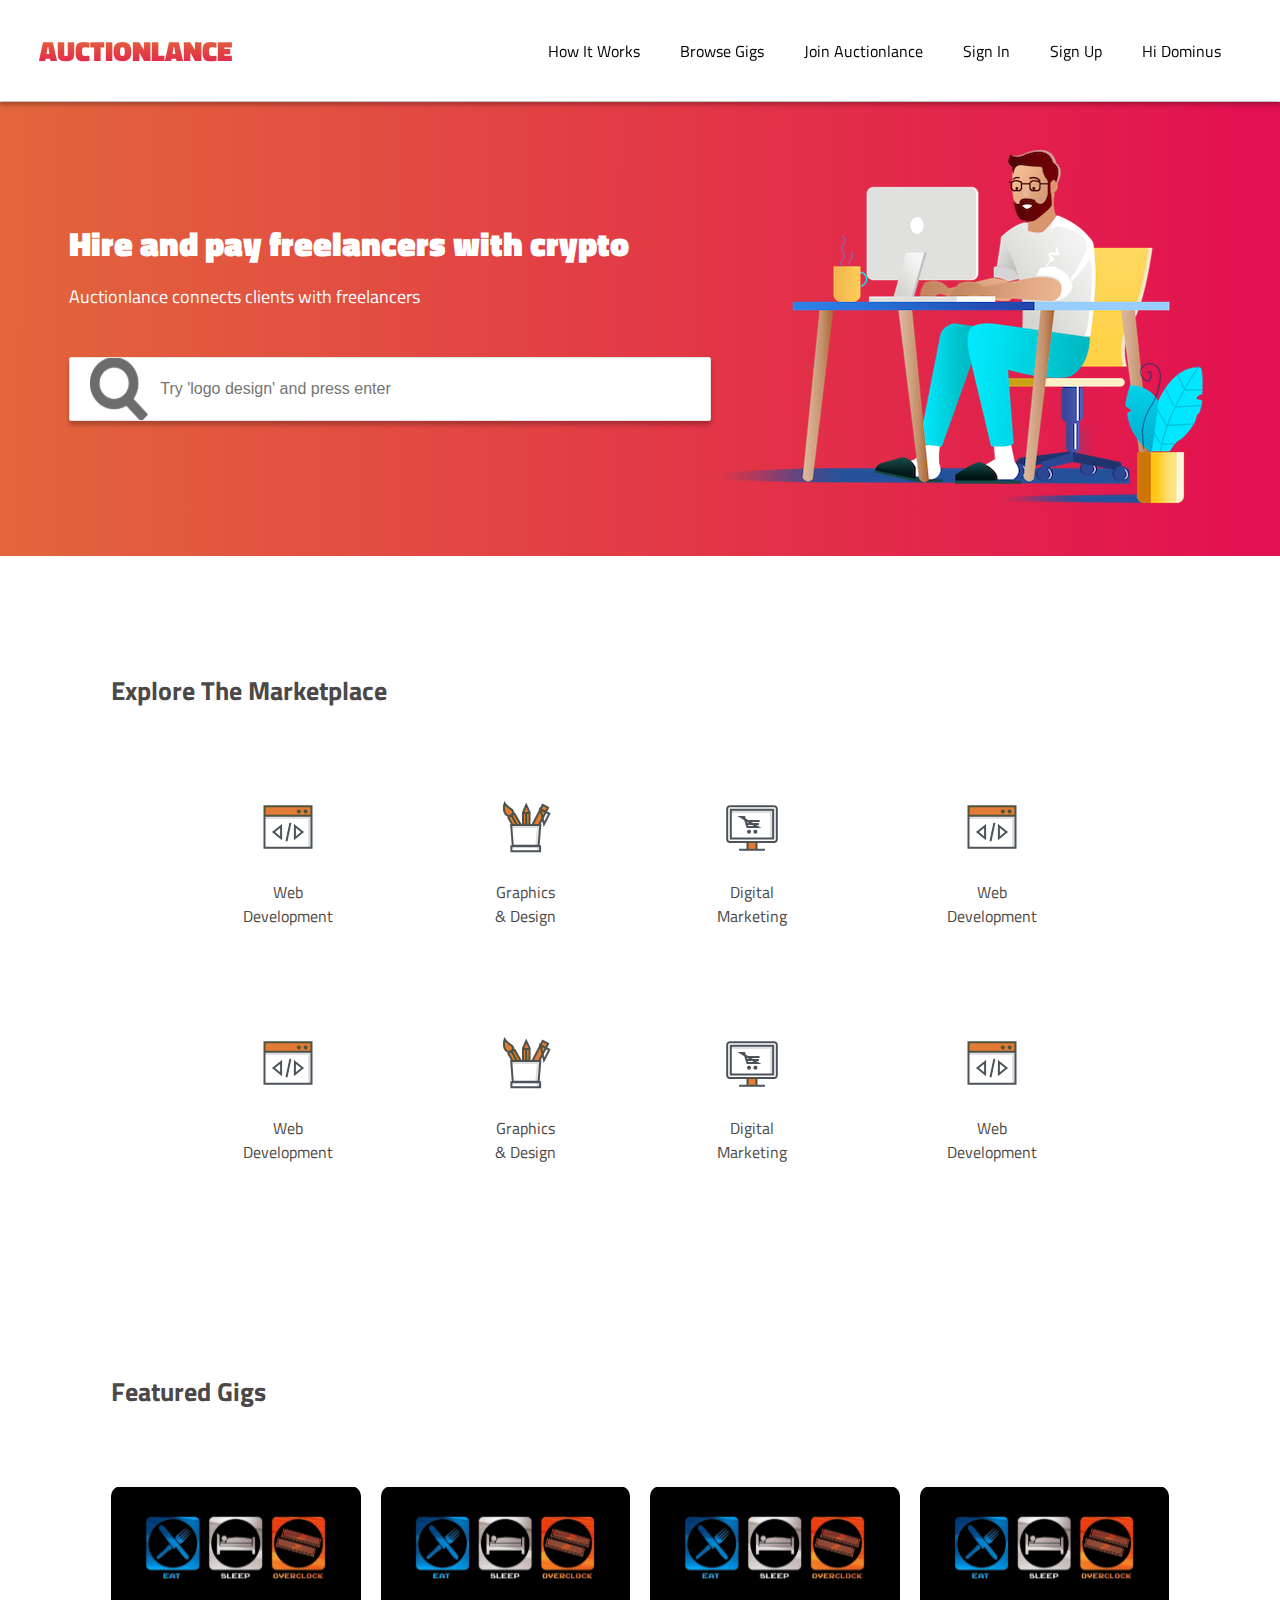
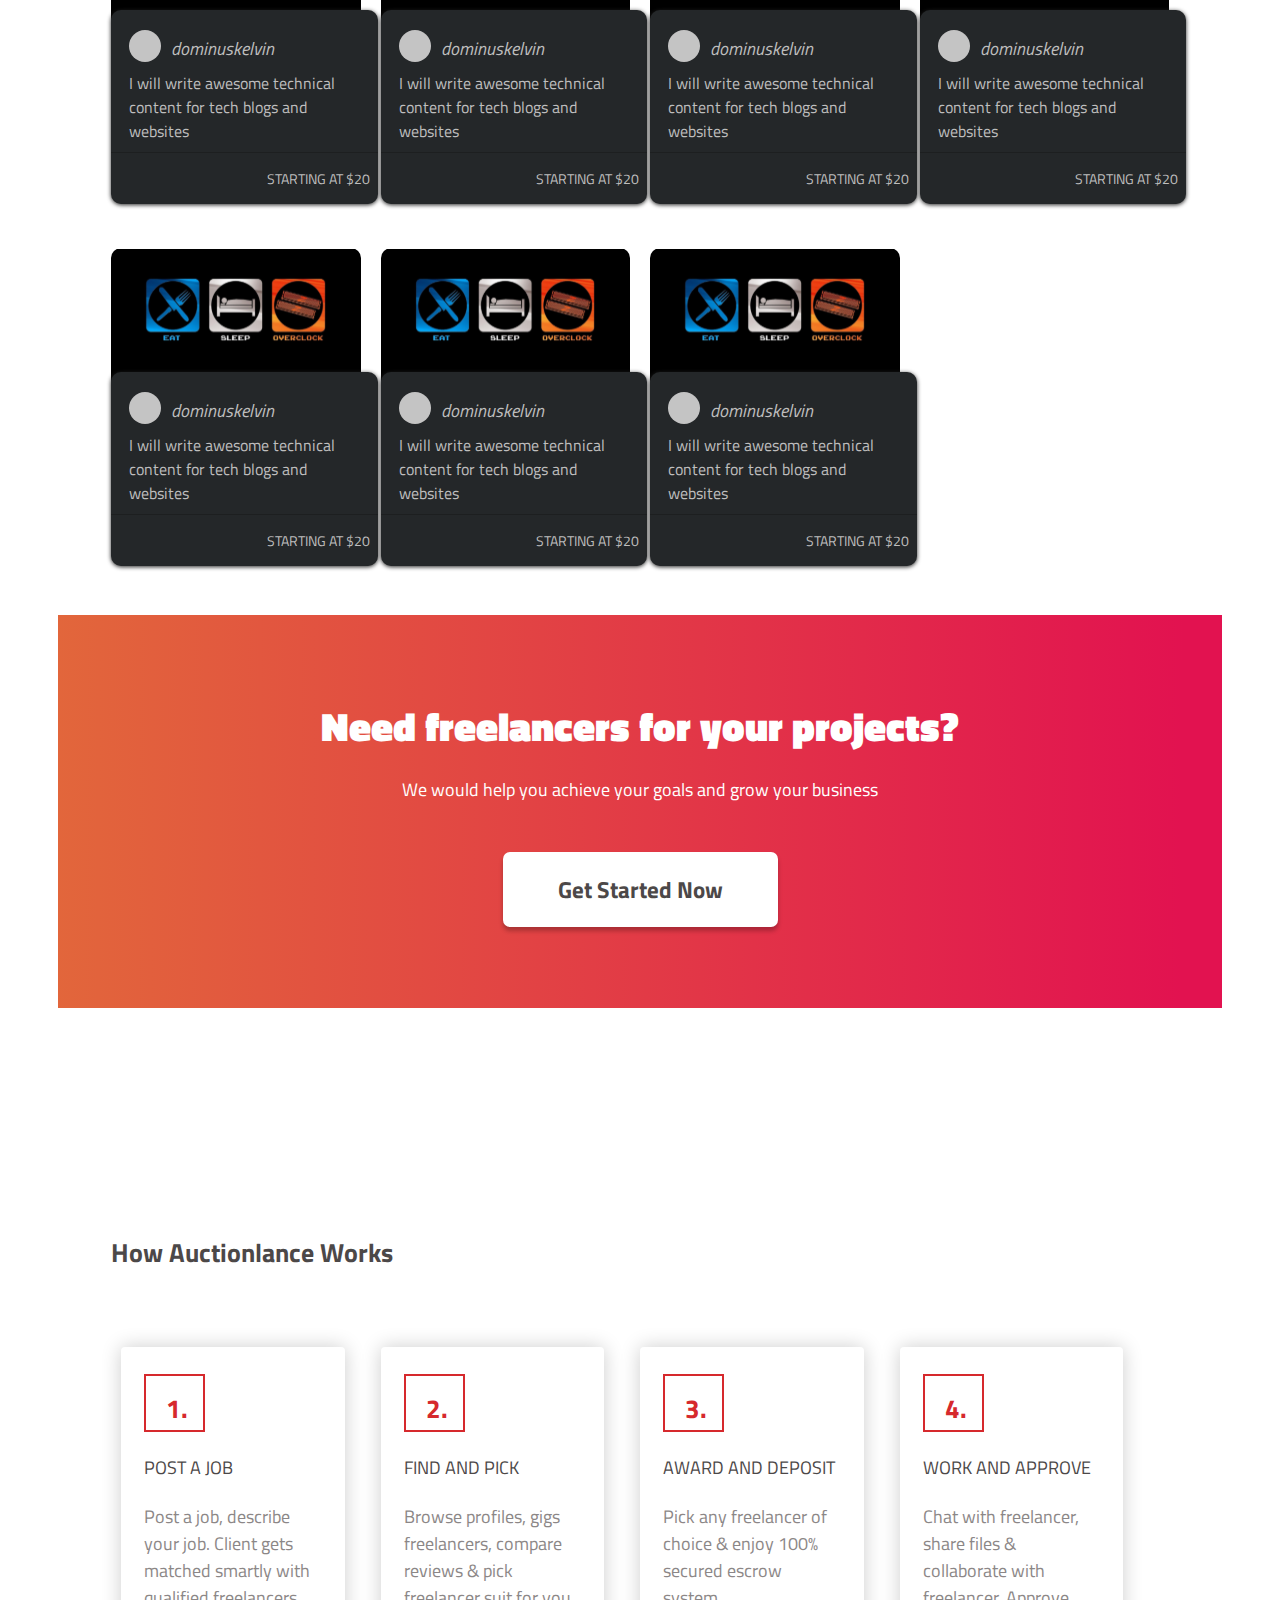
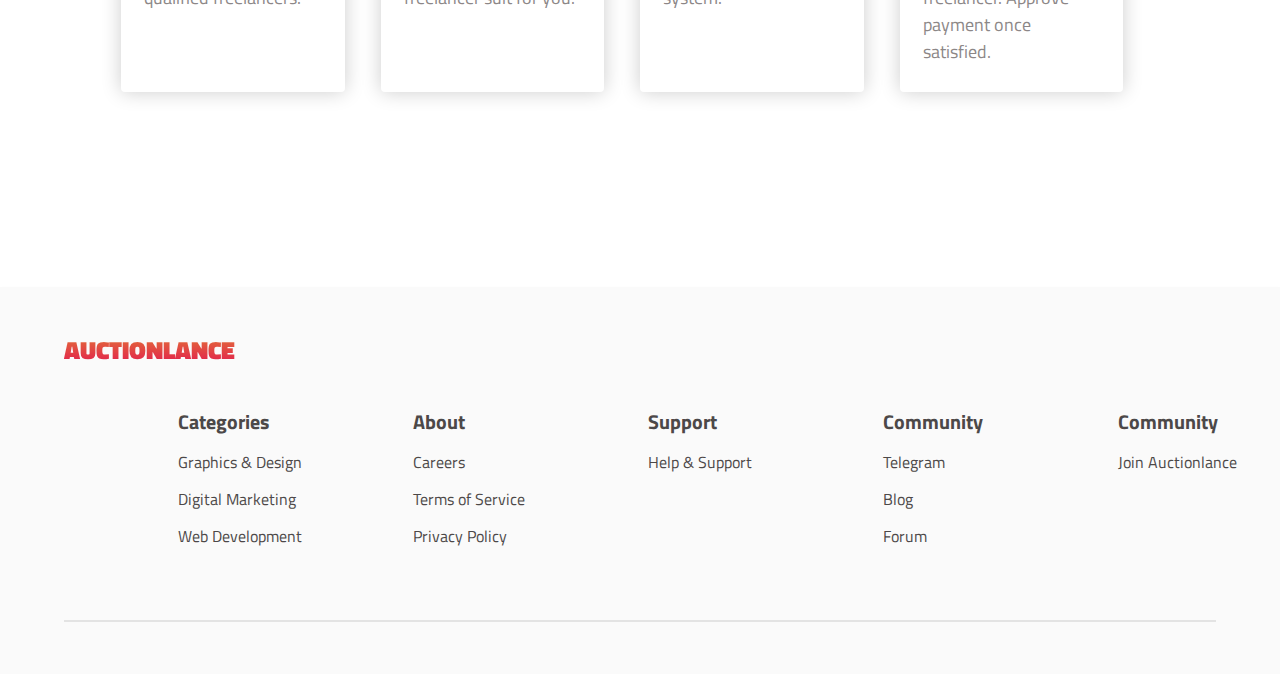
==== commit 3e54dcc4: "updated the card" ====
--- a/index.html
+++ b/index.html
@@ -5,7 +5,7 @@
     <meta name="viewport" content="width=device-width, initial-scale=1.0">
     <meta http-equiv="X-UA-Compatible" content="ie=edge">
     <title>Hire Freelancers and Pay in Crypto | Auctionlance</title>
-    <link href="https://fonts.googleapis.com/css?family=Lato:400,900|Roboto" rel="stylesheet">
+    <link href="https://fonts.googleapis.com/css?family=Lato:400,900|Roboto|Share+Tech|Open+Sans|Titillium+Web" rel="stylesheet">
     <link rel="stylesheet" href="assets/css/auctionlance.min.css">
 </head>
 <body>
@@ -164,92 +164,107 @@
 
             <section class="featured-gig">
                 <img src="assets/img/featured-gig.svg" class="featured-gig__image" alt="">
-                <section class="featured-gig__author">
-                    <img src="assets/img/author-avatar.svg" alt="">
-                    <p class="featured-gig__author-name">dominuskelvin</p>
-                </section>
-                <p class="featured-gig__description">
-                    I will write awesome technical content for tech blogs and websites
-                </p>
-                <section class="featured-gig__footer">
-                    <p>Starting at $20</p>
-                </section>
-            </section>
-
-            <section class="featured-gig">
-                <img src="assets/img/featured-gig.svg" class="featured-gig__image" alt="">
-                <section class="featured-gig__author">
-                    <img src="assets/img/author-avatar.svg" alt="">
-                    <p class="featured-gig__author-name">dominuskelvin</p>
-                </section>
-                <p class="featured-gig__description">
-                    I will write awesome technical content for tech blogs and websites
-                </p>
-                <section class="featured-gig__footer">
-                    <p>Starting at $20</p>
-                </section>
-            </section>
-
-            <section class="featured-gig">
-                <img src="assets/img/featured-gig.svg" class="featured-gig__image" alt="">
-                <section class="featured-gig__author">
-                    <img src="assets/img/author-avatar.svg" alt="">
-                    <p class="featured-gig__author-name">dominuskelvin</p>
-                </section>
-                <p class="featured-gig__description">
-                    I will write awesome technical content for tech blogs and websites
-                </p>
-                <section class="featured-gig__footer">
-                    <p>Starting at $20</p>
-                </section>
-            </section>
-
-        </section>
-        <!-- Featured gigs section ends here -->
-
-        <!-- Featured gigs section starts here -->
-        <section class="featured-gigs">
-
-            <section class="featured-gig">
-                <img src="assets/img/featured-gig.svg" class="featured-gig__image" alt="">
-                <section class="featured-gig__author">
-                    <img src="assets/img/author-avatar.svg" alt="">
-                    <p class="featured-gig__author-name">dominuskelvin</p>
-                </section>
-                <p class="featured-gig__description">
-                    I will write awesome technical content for tech blogs and websites
-                </p>
-                <section class="featured-gig__footer">
-                    <p>Starting at $20</p>
-                </section>
-            </section>
-
-            <section class="featured-gig">
-                <img src="assets/img/featured-gig.svg" class="featured-gig__image" alt="">
-                <section class="featured-gig__author">
-                    <img src="assets/img/author-avatar.svg" alt="">
-                    <p class="featured-gig__author-name">dominuskelvin</p>
-                </section>
-                <p class="featured-gig__description">
-                    I will write awesome technical content for tech blogs and websites
-                </p>
-
-                <section class="featured-gig__footer">
-                    <p>Starting at $20</p>
-                </section>
-            </section>
-
-            <section class="featured-gig">
-                <img src="assets/img/featured-gig.svg" class="featured-gig__image" alt="">
-                <section class="featured-gig__author">
-                    <img src="assets/img/author-avatar.svg" alt="">
-                    <p class="featured-gig__author-name">dominuskelvin</p>
-                </section>
-                <p class="featured-gig__description">
-                    I will write awesome technical content for tech blogs and websites
-                </p>
-                <section class="featured-gig__footer">
-                    <p>Starting at $20</p>
+                <section class="featured-gig__body">
+                    <section class="featured-gig__author">
+                        <img src="assets/img/author-avatar.svg" alt="">
+                        <p class="featured-gig__author-name">dominuskelvin</p>
+                    </section>
+                    <p class="featured-gig__description">
+                        I will write awesome technical content for tech blogs and websites
+                    </p>
+                    <section class="featured-gig__footer">
+                        <p>Starting at $20</p>
+                    </section>
+                </section>
+            </section>
+            <section class="featured-gig">
+                <img src="assets/img/featured-gig.svg" class="featured-gig__image" alt="">
+                <section class="featured-gig__body">
+                    <section class="featured-gig__author">
+                        <img src="assets/img/author-avatar.svg" alt="">
+                        <p class="featured-gig__author-name">dominuskelvin</p>
+                    </section>
+                    <p class="featured-gig__description">
+                        I will write awesome technical content for tech blogs and websites
+                    </p>
+                    <section class="featured-gig__footer">
+                        <p>Starting at $20</p>
+                    </section>
+                </section>
+            </section>
+            <section class="featured-gig">
+                <img src="assets/img/featured-gig.svg" class="featured-gig__image" alt="">
+                <section class="featured-gig__body">
+                    <section class="featured-gig__author">
+                        <img src="assets/img/author-avatar.svg" alt="">
+                        <p class="featured-gig__author-name">dominuskelvin</p>
+                    </section>
+                    <p class="featured-gig__description">
+                        I will write awesome technical content for tech blogs and websites
+                    </p>
+                    <section class="featured-gig__footer">
+                        <p>Starting at $20</p>
+                    </section>
+                </section>
+            </section>
+            <section class="featured-gig">
+                <img src="assets/img/featured-gig.svg" class="featured-gig__image" alt="">
+                <section class="featured-gig__body">
+                    <section class="featured-gig__author">
+                        <img src="assets/img/author-avatar.svg" alt="">
+                        <p class="featured-gig__author-name">dominuskelvin</p>
+                    </section>
+                    <p class="featured-gig__description">
+                        I will write awesome technical content for tech blogs and websites
+                    </p>
+                    <section class="featured-gig__footer">
+                        <p>Starting at $20</p>
+                    </section>
+                </section>
+            </section>
+            <section class="featured-gig">
+                <img src="assets/img/featured-gig.svg" class="featured-gig__image" alt="">
+                <section class="featured-gig__body">
+                    <section class="featured-gig__author">
+                        <img src="assets/img/author-avatar.svg" alt="">
+                        <p class="featured-gig__author-name">dominuskelvin</p>
+                    </section>
+                    <p class="featured-gig__description">
+                        I will write awesome technical content for tech blogs and websites
+                    </p>
+                    <section class="featured-gig__footer">
+                        <p>Starting at $20</p>
+                    </section>
+                </section>
+            </section>
+            <section class="featured-gig">
+                <img src="assets/img/featured-gig.svg" class="featured-gig__image" alt="">
+                <section class="featured-gig__body">
+                    <section class="featured-gig__author">
+                        <img src="assets/img/author-avatar.svg" alt="">
+                        <p class="featured-gig__author-name">dominuskelvin</p>
+                    </section>
+                    <p class="featured-gig__description">
+                        I will write awesome technical content for tech blogs and websites
+                    </p>
+                    <section class="featured-gig__footer">
+                        <p>Starting at $20</p>
+                    </section>
+                </section>
+            </section>
+            <section class="featured-gig">
+                <img src="assets/img/featured-gig.svg" class="featured-gig__image" alt="">
+                <section class="featured-gig__body">
+                    <section class="featured-gig__author">
+                        <img src="assets/img/author-avatar.svg" alt="">
+                        <p class="featured-gig__author-name">dominuskelvin</p>
+                    </section>
+                    <p class="featured-gig__description">
+                        I will write awesome technical content for tech blogs and websites
+                    </p>
+                    <section class="featured-gig__footer">
+                        <p>Starting at $20</p>
+                    </section>
                 </section>
             </section>
 
--- a/assets/css/auctionlance.min.css
+++ b/assets/css/auctionlance.min.css
@@ -1,2 +1,2 @@
-html,body,div,span,applet,object,iframe,h1,h2,h3,h4,h5,h6,p,blockquote,pre,a,abbr,acronym,address,big,cite,code,del,dfn,em,img,ins,kbd,q,s,samp,small,strike,strong,sub,sup,tt,var,b,u,i,center,dl,dt,dd,ol,ul,li,fieldset,form,label,legend,table,caption,tbody,tfoot,thead,tr,th,td,article,aside,canvas,details,embed,figure,figcaption,footer,header,hgroup,menu,nav,output,ruby,section,summary,time,mark,audio,video{margin:0;padding:0;border:0;font-size:100%;font-family:inherit;vertical-align:baseline}article,aside,details,figcaption,figure,footer,header,hgroup,menu,nav,section{display:block}body{line-height:1}ol,ul{list-style:none}blockquote,q{quotes:none}blockquote:before,blockquote:after,q:before,q:after{content:'';content:none}table{border-collapse:collapse;border-spacing:0}a{text-decoration:none;color:#000}html{scroll-behavior:smooth;-webkit-transition:all 500ms;transition:all 500ms}::-moz-selection{background-color:#E21250;background:linear-gradient(270.26deg, rgba(255,255,255,0) 3.36%, #E27B36 124.02%),#E21250;color:#fff}::selection{background-color:#E21250;background:linear-gradient(270.26deg, rgba(255,255,255,0) 3.36%, #E27B36 124.02%),#E21250;color:#fff}h1{font-size:34px;font-family:'Lato', sans-serif}@media screen and (max-width: 768px){h1{font-size:18px}}nav{height:101px;background-color:#fff;-webkit-box-shadow:0px 4px 4px rgba(0,0,0,0.25);box-shadow:0px 4px 4px rgba(0,0,0,0.25);display:-webkit-box;display:-ms-flexbox;display:flex;padding:0 39px;-webkit-box-align:center;-ms-flex-align:center;align-items:center;position:fixed;z-index:10;right:0;left:0;top:0}nav .hamburger-menu,nav .mb-nav-link,nav .mb-nav-sidebar{display:none}@media screen and (max-width: 768px){nav{height:99px;position:static;background-color:#DFD4D4;-webkit-box-shadow:none;box-shadow:none;-webkit-box-pack:justify;-ms-flex-pack:justify;justify-content:space-between;-webkit-box-align:start;-ms-flex-align:start;align-items:flex-start;padding:18px}nav .hamburger-menu{display:-webkit-box;display:-ms-flexbox;display:flex;-webkit-box-orient:vertical;-webkit-box-direction:normal;-ms-flex-direction:column;flex-direction:column;cursor:pointer}nav .hamburger-menu .ham{width:20.56px;border:3px solid #000000;margin-bottom:2px}nav .mb-nav-link{display:block;font-family:'Lato', sans-serif;margin-top:5px;margin-right:-10px;font-weight:600}nav .mb-nav-sidebar.open{display:block}nav .mb-nav-sidebar{position:absolute;top:0;right:0;left:0;z-index:90000}nav .mb-nav-sidebar .wrapper{display:-webkit-box;display:-ms-flexbox;display:flex;height:300vh}nav .mb-nav-sidebar .wrapper .menu{background-color:#E21250;background-color:#E21250;background:linear-gradient(270.26deg, rgba(255,255,255,0) 3.36%, #E27B36 124.02%),#E21250;color:#fff;-ms-flex-preferred-size:70%;flex-basis:70%;padding:20px 45px}nav .mb-nav-sidebar .wrapper .menu div{display:-webkit-box;display:-ms-flexbox;display:flex;-webkit-box-pack:end;-ms-flex-pack:end;justify-content:flex-end;font-family:'Lato', sans-serif;font-size:20px;font-weight:600;cursor:pointer}nav .mb-nav-sidebar .wrapper .menu .mobile-links{margin-top:65px}nav .mb-nav-sidebar .wrapper .menu .mobile-links .mb-nav-item{margin-bottom:30px;font-family:'Lato', sans-serif}nav .mb-nav-sidebar .wrapper .menu .mobile-links .mb-nav-item a{color:#fff}nav .mb-nav-sidebar .wrapper .overlay{background-color:rgba(0,0,0,0.8);-ms-flex-preferred-size:30%;flex-basis:30%}}nav .mobile-search{display:none}@media screen and (max-width: 768px){nav .mobile-search{display:-webkit-box;display:-ms-flexbox;display:flex;-webkit-box-pack:justify;-ms-flex-pack:justify;justify-content:space-between;padding:.3rem .5rem;width:90%;position:absolute;top:70px;left:10px;background:#FFFFFF;border:1px solid #C4C4C4;border-radius:2px}nav .mobile-search .mobile-search__box{border:none;width:100%;margin-left:10px}nav .mobile-search .mobile-search__box:focus{outline:none}}nav a.brand{font-family:'Lato', sans-serif;font-style:normal;font-weight:800;line-height:normal;font-size:28px;color:#E21250;background:-webkit-linear-gradient(#E27B36, #E21250);background-clip:text;-webkit-background-clip:text;-webkit-text-fill-color:transparent;text-transform:uppercase}@media screen and (max-width: 768px){nav a.brand{font-size:18px;margin-left:35px;margin-right:20px}}nav .nav-wrapper{display:-webkit-box;display:-ms-flexbox;display:flex;-webkit-box-pack:end;-ms-flex-pack:end;justify-content:flex-end;-webkit-box-align:end;-ms-flex-align:end;align-items:flex-end;width:100%}@media screen and (max-width: 768px){nav .nav-wrapper{display:none}}nav .left-nav,nav .right-nav{font-family:'Lato', sans-serif;display:-webkit-box;display:-ms-flexbox;display:flex;-webkit-box-align:end;-ms-flex-align:end;align-items:flex-end}nav .left-nav .nav-link,nav .right-nav .nav-link{margin:0 20px}nav .left-nav .nav-link a:hover,nav .right-nav .nav-link a:hover{background:-webkit-linear-gradient(#E27B36, #E21250);background-clip:text;-webkit-background-clip:text;-webkit-text-fill-color:transparent}.nav-dropdown.open{display:block}.nav-dropdown{display:none;position:fixed;top:5rem;right:3rem;background-color:#fff;-webkit-transition:all 500ms;transition:all 500ms;border-radius:4px;-webkit-box-shadow:0 0 1px 1px #C4C4C4;box-shadow:0 0 1px 1px #C4C4C4}.nav-dropdown li{margin:1rem 0;padding:5px 66px 5px 14px;font-size:14px}.nav-dropdown .dropdown-divider{border-top:1px solid #e1e4e8;display:block;height:0;margin:8px 0}.hero{background-color:#E21250;background:linear-gradient(270.26deg, rgba(255,255,255,0) 3.36%, #E27B36 124.02%),#E21250;margin-top:102px;height:454px;display:-webkit-box;display:-ms-flexbox;display:flex;-webkit-box-pack:center;-ms-flex-pack:center;justify-content:center;-webkit-box-align:center;-ms-flex-align:center;align-items:center}@media screen and (max-width: 768px){.hero{height:199px;margin-top:0}}@media screen and (max-width: 768px){.hero .hero__img{width:144px;height:107px}}.hero .hero__info{-ms-flex-item-align:start;align-self:flex-start;margin-top:9%;color:#FFFFFF}.hero .hero__info .hero-title{font-style:normal;font-weight:800;line-height:normal;font-size:34px;margin-bottom:14px}@media screen and (max-width: 768px){.hero .hero__info .hero-title{font-size:18px;margin-bottom:4px}}.hero .hero__info .hero-subtitle{font-family:'Lato', sans-serif;font-family:Lato;font-style:normal;font-weight:800;line-height:normal;font-size:18px;margin-bottom:47px}@media screen and (max-width: 768px){.hero .hero__info .hero-subtitle{font-weight:normal;font-size:14px;margin-bottom:12px}}.hero .hero__info .hero-search{width:620px;height:62px;background:#FFFFFF;border:1px solid #E3E3E3;-webkit-box-shadow:0px 4px 4px rgba(0,0,0,0.25);box-shadow:0px 4px 4px rgba(0,0,0,0.25);border-radius:2px;padding-left:20px;display:-webkit-box;display:-ms-flexbox;display:flex}.hero .hero__info .hero-search .hero-search__box{margin-left:10px;font-family:'Roboto', sans-serif;font-style:normal;line-height:normal;font-weight:600;font-size:16px;color:#8C8787;border:none;width:100%}.hero .hero__info .hero-search .hero-search__box:focus{outline:transparent}@media screen and (max-width: 768px){.hero .hero__info .hero-search{display:none}}@media screen and (max-width: 768px){.hero{-ms-flex-wrap:wrap;flex-wrap:wrap}}.explore,.featured,.how-auctionlance-works{margin-top:115px;margin-left:111px;margin-right:111px}@media screen and (max-width: 768px){.explore,.featured,.how-auctionlance-works{margin-top:24px;margin-left:20px;margin-right:20px}}.categories{margin-left:90px;margin-right:90px}@media screen and (max-width: 768px){.categories{margin-left:20px;margin-right:20px}}.explore .categories{display:-webkit-box;display:-ms-flexbox;display:flex;-webkit-box-pack:center;-ms-flex-pack:center;justify-content:center}@media screen and (max-width: 768px){.explore .categories{-ms-flex-wrap:wrap;flex-wrap:wrap;-webkit-box-pack:start;-ms-flex-pack:start;justify-content:flex-start}}.explore .categories .category{width:100%;margin:10px 80px 93px 80px;text-align:center}@media screen and (max-width: 768px){.explore .categories .category{width:auto;margin:10px 8px 20px 15px}}.explore .categories .category p{margin-top:19px;font-family:'Lato', sans-serif;font-style:normal;font-weight:bold;line-height:normal;font-size:18px;color:#4C4848}@media screen and (max-width: 768px){.explore .categories .category p{font-size:14px}}.section-heading{font-family:'Lato', sans-serif;font-style:normal;font-weight:bold;line-height:normal;font-size:26px;color:#4C4848;margin-bottom:75px}@media screen and (max-width: 768px){.section-heading{font-size:18px;margin-bottom:32px}}.featured .featured-gigs{display:-webkit-box;display:-ms-flexbox;display:flex}.featured .featured-gigs .featured-gig{width:283px;height:342px;background:#FFFFFF;border:1px solid #DED5D5;-webkit-box-sizing:border-box;box-sizing:border-box;margin-bottom:84px;margin-left:56px}@media screen and (max-width: 768px){.featured .featured-gigs .featured-gig{margin-left:0;margin-right:10px}}.featured .featured-gigs .featured-gig .featured-gig__author{display:-webkit-box;display:-ms-flexbox;display:flex}.featured .featured-gigs .featured-gig .featured-gig__author .featured-gig__author-name{font-family:'Lato', sans-serif;font-style:italic;font-weight:bold;line-height:normal;font-size:18px;color:#4C4848;margin-left:10px;margin-top:5px}.featured .featured-gigs .featured-gig .featured-gig__description{font-family:'Lato', sans-serif;font-style:normal;font-weight:normal;line-height:normal;font-size:18px;color:#8C8787;margin-top:19px}.featured .featured-gigs .featured-gig .featured-gig__author,.featured .featured-gigs .featured-gig .featured-gig__description{margin:9px 18px}@media screen and (max-width: 768px){.featured .featured-gigs{overflow:auto}}.featured .featured-gig__footer{display:-webkit-box;display:-ms-flexbox;display:flex;-webkit-box-align:center;-ms-flex-align:center;align-items:center;padding:15px 8px;-webkit-box-pack:end;-ms-flex-pack:end;justify-content:flex-end;border-top:1px solid rgba(196,196,196,0.3);text-transform:uppercase}.featured .featured-gig__footer p{font-family:'Lato', sans-serif;font-style:normal;font-weight:normal;line-height:normal;font-size:14px;color:#3C3A3A}.need-freelancer{display:-webkit-box;display:-ms-flexbox;display:flex;-webkit-box-orient:vertical;-webkit-box-direction:normal;-ms-flex-direction:column;flex-direction:column;-webkit-box-pack:center;-ms-flex-pack:center;justify-content:center;-webkit-box-align:center;-ms-flex-align:center;align-items:center;margin:154px 58px;height:393px;background-color:#E21250;background:linear-gradient(270.27deg, rgba(255,255,255,0) 3.36%, #E27B36 124.02%),#E21250}@media screen and (max-width: 768px){.need-freelancer{margin:45px 0;height:133px;padding:19px 0}}.need-freelancer h2{font-family:'Lato', sans-serif;font-style:normal;font-weight:800;line-height:normal;font-size:40px;color:#FFFFFF;margin-bottom:19px}@media screen and (max-width: 768px){.need-freelancer h2{font-size:16px;margin-bottom:11px}}.need-freelancer p{font-family:'Lato', sans-serif;font-style:normal;font-weight:800;line-height:normal;font-size:18px;color:#FFFFFF;margin-bottom:49px}@media screen and (max-width: 768px){.need-freelancer p{font-size:12px;margin-bottom:17px;font-weight:500}}.auctionlance-btn{background:#FFFFFF;-webkit-box-shadow:0px 4px 4px rgba(0,0,0,0.25);box-shadow:0px 4px 4px rgba(0,0,0,0.25);border-radius:7px;font-family:Lato;font-style:normal;font-weight:bold;line-height:normal;font-size:23px;color:#4C4848;padding:20px 55px}@media screen and (max-width: 768px){.auctionlance-btn{font-size:13px;padding:10px 20px;border-radius:2px}}@media screen and (max-width: 768px){.how-auctionlance-works{overflow:auto}}.how-auctionlance-works .cards{display:-webkit-box;display:-ms-flexbox;display:flex;margin:10px}.how-auctionlance-works .cards .how-card{width:276px;background:#FFFFFF;-webkit-box-shadow:0px 0px 20px rgba(0,0,0,0.2);box-shadow:0px 0px 20px rgba(0,0,0,0.2);border-radius:4px;margin-right:36px;padding:27px 23px}@media screen and (max-width: 768px){.how-auctionlance-works .cards .how-card{-ms-flex-negative:0;flex-shrink:0;margin-right:16px;-ms-flex-preferred-size:247px;flex-basis:247px}}.how-auctionlance-works .cards .how-card .how-card__numbering{width:61px;height:58px;background:#FFFFFF;border:2px solid #D6292D;-webkit-box-sizing:border-box;box-sizing:border-box;padding:13px 20px;font-family:Lato;font-style:normal;font-weight:bold;line-height:normal;font-size:26px;color:#D6292D;margin-bottom:22px}.how-auctionlance-works .cards .how-card .how-card__title{margin-bottom:22px;font-family:Lato;font-style:normal;font-weight:normal;line-height:normal;font-size:18px;color:#4C4848}.how-auctionlance-works .cards .how-card .how-card__description{font-family:'Lato', sans-serif;font-style:normal;font-weight:normal;line-height:normal;font-size:18px;color:#8C8787;width:100%}@media screen and (max-width: 768px){.how-auctionlance-works .cards .how-card .how-card__description{font-size:14px}}footer{margin-top:195px;background-color:#e3e3e3;-webkit-box-shadow:0px 4px 4px rgba(0,0,0,0.25);box-shadow:0px 4px 4px rgba(0,0,0,0.25);padding:44px 64px}@media screen and (max-width: 768px){footer{padding:20px 15px;margin-top:88px}}footer h3.footer__brand{font-family:Lato;font-style:normal;font-weight:800;line-height:normal;font-size:25px;color:#D6292D;background:-webkit-linear-gradient(#E27B36, #E21250);background-clip:text;-webkit-background-clip:text;-webkit-text-fill-color:transparent;text-transform:uppercase;margin-bottom:37px}@media screen and (max-width: 768px){footer h3.footer__brand{margin-bottom:15px;font-size:18px}}footer .footer-details-container{margin-left:114px;display:-webkit-box;display:-ms-flexbox;display:flex}@media screen and (max-width: 768px){footer .footer-details-container{margin-left:15px}}@media screen and (max-width: 768px){footer .footer-details-container{-ms-flex-wrap:wrap;flex-wrap:wrap}}footer .footer-details-container .footer-details{margin-right:80px}footer .footer-details-container .footer-details .footer-details__title{font-family:'Lato', sans-serif;font-style:normal;font-weight:bold;line-height:normal;font-size:20px;color:#4C4848}@media screen and (max-width: 768px){footer .footer-details-container .footer-details .footer-details__title{font-size:16px}}footer .footer-details-container .footer-details .footer__links{font-family:Lato;font-style:normal;font-weight:bold;line-height:normal;font-size:16px;width:155px}footer .footer-details-container .footer-details .footer__links li>a{color:#4C4848}@media screen and (max-width: 768px){footer .footer-details-container .footer-details .footer__links{font-size:14px}}footer .footer-details-container .footer-details .footer__links,footer .footer-details-container .footer-details .footer__links li{margin-top:13px}@media screen and (max-width: 768px){footer .footer-details-container .footer-details .footer__links:last-child,footer .footer-details-container .footer-details .footer__links li:last-child{margin-bottom:20px}}footer hr{margin-top:72px;border:1px solid #c4c4c4}.authentication-wrapper{display:-webkit-box;display:-ms-flexbox;display:flex;-webkit-box-pack:center;-ms-flex-pack:center;justify-content:center;-webkit-box-align:center;-ms-flex-align:center;align-items:center;height:633px;width:80%;margin:0 auto}@media screen and (max-width: 768px){.authentication-wrapper{-webkit-box-pack:start;-ms-flex-pack:start;justify-content:flex-start;-webkit-box-align:start;-ms-flex-align:start;align-items:flex-start;margin:0;margin-top:50px}}.authentication-wrapper .auth-info{background-color:#E21250;background-color:#E21250;background:linear-gradient(270.26deg, rgba(255,255,255,0) 3.36%, #E27B36 124.02%),#E21250;padding:48px;-ms-flex-preferred-size:50%;flex-basis:50%}.authentication-wrapper .auth-info p{font-family:'Lato', sans-serif;font-style:normal;font-weight:bold;line-height:normal;font-size:26px;color:#FFFFFF}.authentication-wrapper .auth-info img{width:390px;height:290px}@media screen and (max-width: 768px){.authentication-wrapper .auth-info{display:none}}.authentication-wrapper .auth-form{padding:0px 48px;-ms-flex-preferred-size:50%;flex-basis:50%;margin-top:20px}@media screen and (max-width: 768px){.authentication-wrapper .auth-form{padding:0px 22px}}.authentication-wrapper .auth-form .section-heading{margin-bottom:24px !important}.authentication-wrapper .auth-form .auct-form-group{margin-bottom:30px}.authentication-wrapper .auth-form .auct-form-group .auct-input{width:389px;height:39px;background:#fff;border:1px solid #E3E3E3;-webkit-box-shadow:0px 2px 4px rgba(0,0,0,0.09);box-shadow:0px 2px 4px rgba(0,0,0,0.09);border-radius:2px;padding:6px 30px 6px 30px;font-family:'Roboto', sans-serif;font-style:normal;font-weight:500;line-height:normal;font-size:14px;color:#8C8787}@media screen and (max-width: 768px){.authentication-wrapper .auth-form .auct-form-group .auct-input{width:250px}}.authentication-wrapper .auth-form .auct-form-group .auct-input:focus{outline-color:#E27B36}.authentication-wrapper .auth-form .auct-form-group:last-child{margin-bottom:20px !important}.authentication-wrapper .auth-form .auct-btn{color:#fff;background-color:#E21250;background:linear-gradient(270.26deg, rgba(255,255,255,0) 3.36%, #E27B36 124.02%),#E21250;border:none;cursor:pointer;width:451px;height:53px;border-radius:2px;font-family:'Roboto', sans-serif;font-size:14px;-webkit-box-shadow:0px 2px 4px rgba(0,0,0,0.3);box-shadow:0px 2px 4px rgba(0,0,0,0.3);padding:6px 30px 6px 30px}@media screen and (max-width: 768px){.authentication-wrapper .auth-form .auct-btn{width:315px}}.authentication-wrapper .auth-form .auth-text{font-family:'Lato', sans-serif;font-size:14px;margin-bottom:30px;color:#8C8787;margin-top:-20px}.authentication-wrapper .auth-form .auth-text a{background:-webkit-linear-gradient(#E27B36, #E21250);background-clip:text;-webkit-background-clip:text;-webkit-text-fill-color:transparent}.is-invalid{border:1px solid #E3E3E3}.error-message{font-family:'Lato', sans-serif;font-size:14px;margin-top:5px;background:-webkit-linear-gradient(#E27B36, #E21250);background-clip:text;-webkit-background-clip:text;-webkit-text-fill-color:transparent}.auctoboard-wrapper{font-family:'Lato', sans-serif;background-color:#fff;padding-right:16px;padding-left:16px;margin:150px 150px;display:-webkit-box;display:-ms-flexbox;display:flex}.auctoboard-wrapper .aucto-sidebar{padding-right:16px;width:245px}.auctoboard-wrapper .aucto-sidebar a{color:#E21250}.auctoboard-wrapper .aucto-sidebar a:hover,.auctoboard-wrapper .aucto-sidebar a:active{text-decoration:underline}.auctoboard-wrapper .aucto-sidebar .avatar{border:1px solid #E3E3E3;padding:10px;border-radius:2px}.auctoboard-wrapper .aucto-sidebar .avatar .user-avatar{width:100%}.auctoboard-wrapper .aucto-sidebar .user-names{padding:16px 0}.auctoboard-wrapper .aucto-sidebar .user-names .user-fullname{font-size:26px}.auctoboard-wrapper .aucto-sidebar .user-names .username{color:#666;font-size:20px;font-style:normal;font-weight:400;line-height:24px}.auctoboard-wrapper .aucto-sidebar .btn-section{margin-top:12px}.aucto-btn{color:#fff;background-color:#E21250;background:linear-gradient(270.26deg, rgba(255,255,255,0) 3.36%, #E27B36 124.02%),#E21250;border:none;cursor:pointer;border-radius:2px;font-family:'Roboto', sans-serif;font-size:14px;-webkit-box-shadow:0px 2px 4px rgba(0,0,0,0.3);box-shadow:0px 2px 4px rgba(0,0,0,0.3);padding:6px 30px}.aucto-mega-btn{padding:12px 30px}.aucto-block-btn{display:block;text-align:center;width:100%}
+html,body,div,span,applet,object,iframe,h1,h2,h3,h4,h5,h6,p,blockquote,pre,a,abbr,acronym,address,big,cite,code,del,dfn,em,img,ins,kbd,q,s,samp,small,strike,strong,sub,sup,tt,var,b,u,i,center,dl,dt,dd,ol,ul,li,fieldset,form,label,legend,table,caption,tbody,tfoot,thead,tr,th,td,article,aside,canvas,details,embed,figure,figcaption,footer,header,hgroup,menu,nav,output,ruby,section,summary,time,mark,audio,video{margin:0;padding:0;border:0;font-size:100%;font-family:inherit;vertical-align:baseline}article,aside,details,figcaption,figure,footer,header,hgroup,menu,nav,section{display:block}body{line-height:1}ol,ul{list-style:none}blockquote,q{quotes:none}blockquote:before,blockquote:after,q:before,q:after{content:'';content:none}table{border-collapse:collapse;border-spacing:0}a{text-decoration:none;color:#000}.is-invalid{border:1px solid #E3E3E3}.error-message{font-size:14px;margin-top:5px;background:-webkit-linear-gradient(#E27B36, #E21250);background-clip:text;-webkit-background-clip:text;-webkit-text-fill-color:transparent}.aucto-btn{color:#fff;background-color:#E21250;background:linear-gradient(270.26deg, rgba(255,255,255,0) 3.36%, #E27B36 124.02%),#E21250;border:none;cursor:pointer;border-radius:2px;font-size:14px;-webkit-box-shadow:0px 2px 4px rgba(0,0,0,0.3);box-shadow:0px 2px 4px rgba(0,0,0,0.3);padding:6px 30px}.aucto-mega-btn{padding:12px 30px}.aucto-block-btn{display:block;text-align:center;width:100%}.form-note{color:#C4C4C4;display:block;font-size:12px;font-weight:400;margin:0}.sub-head{border-bottom:1px solid #e1e4e8;display:-webkit-box;display:-ms-flexbox;display:flex;-webkit-box-orient:horizontal;-webkit-box-direction:normal;-ms-flex-flow:row wrap;flex-flow:row wrap;margin-bottom:16px;padding-bottom:8px}.sub-head__heading{-webkit-box-flex:1;-ms-flex:1 1 auto;flex:1 1 auto;font-size:24px;font-weight:400;color:#A4A1A2}.sub-head__description{color:#586069;-webkit-box-flex:1;-ms-flex:1 100%;flex:1 100%;font-size:14px}.suggestion{color:#A4A1A2;-webkit-box-flex:1;-ms-flex:1 100%;flex:1 100%;font-size:14px;font-weight:400}.auct-mt-min{margin-top:.5rem}.auct-mt-1{margin-top:1rem}.auct-mt-2{margin-top:2rem}.auct-mb-min{margin-bottom:.5rem !important}.auct-mb-1{margin-bottom:1rem}.auct-mb-2{margin-bottom:2rem}html{scroll-behavior:smooth;-webkit-transition:all 500ms;transition:all 500ms;font-family:'Titillium Web', sans-serif}::-moz-selection{background-color:#E21250;background:linear-gradient(270.26deg, rgba(255,255,255,0) 3.36%, #E27B36 124.02%),#E21250;color:#fff}::selection{background-color:#E21250;background:linear-gradient(270.26deg, rgba(255,255,255,0) 3.36%, #E27B36 124.02%),#E21250;color:#fff}h1{font-size:34px}@media screen and (max-width: 768px){h1{font-size:18px}}nav{height:101px;background-color:#fff;-webkit-box-shadow:0px 4px 4px rgba(0,0,0,0.25);box-shadow:0px 4px 4px rgba(0,0,0,0.25);display:-webkit-box;display:-ms-flexbox;display:flex;padding:0 39px;-webkit-box-align:center;-ms-flex-align:center;align-items:center;position:fixed;z-index:10;right:0;left:0;top:0}nav .hamburger-menu,nav .mb-nav-link,nav .mb-nav-sidebar{display:none}@media screen and (max-width: 768px){nav{height:99px;position:static;background-color:#DFD4D4;-webkit-box-shadow:none;box-shadow:none;-webkit-box-pack:justify;-ms-flex-pack:justify;justify-content:space-between;-webkit-box-align:start;-ms-flex-align:start;align-items:flex-start;padding:18px}nav .hamburger-menu{display:-webkit-box;display:-ms-flexbox;display:flex;-webkit-box-orient:vertical;-webkit-box-direction:normal;-ms-flex-direction:column;flex-direction:column;cursor:pointer}nav .hamburger-menu .ham{width:20.56px;border:3px solid #000000;margin-bottom:2px}nav .mb-nav-link{display:block;font-family:'Titillium Web', sans-serif;margin-top:5px;margin-right:-10px;font-weight:600}nav .mb-nav-sidebar.open{display:block}nav .mb-nav-sidebar{position:absolute;top:0;right:0;left:0;z-index:90000}nav .mb-nav-sidebar .wrapper{display:-webkit-box;display:-ms-flexbox;display:flex;height:300vh}nav .mb-nav-sidebar .wrapper .menu{background-color:#E21250;background-color:#E21250;background:linear-gradient(270.26deg, rgba(255,255,255,0) 3.36%, #E27B36 124.02%),#E21250;color:#fff;-ms-flex-preferred-size:70%;flex-basis:70%;padding:20px 45px}nav .mb-nav-sidebar .wrapper .menu div{display:-webkit-box;display:-ms-flexbox;display:flex;-webkit-box-pack:end;-ms-flex-pack:end;justify-content:flex-end;font-size:20px;font-weight:600;cursor:pointer}nav .mb-nav-sidebar .wrapper .menu .mobile-links{margin-top:65px}nav .mb-nav-sidebar .wrapper .menu .mobile-links .mb-nav-item{margin-bottom:30px}nav .mb-nav-sidebar .wrapper .menu .mobile-links .mb-nav-item a{color:#fff}nav .mb-nav-sidebar .wrapper .overlay{background-color:rgba(0,0,0,0.8);-ms-flex-preferred-size:30%;flex-basis:30%}}nav .mobile-search{display:none}@media screen and (max-width: 768px){nav .mobile-search{display:-webkit-box;display:-ms-flexbox;display:flex;-webkit-box-pack:justify;-ms-flex-pack:justify;justify-content:space-between;padding:.3rem .5rem;width:90%;position:absolute;top:70px;left:10px;background:#FFFFFF;border:1px solid #C4C4C4;border-radius:2px}nav .mobile-search .mobile-search__box{border:none;width:100%;margin-left:10px}nav .mobile-search .mobile-search__box:focus{outline:none}}nav a.brand{font-style:normal;font-weight:800;line-height:normal;font-size:28px;color:#E21250;background:-webkit-linear-gradient(#E27B36, #E21250);background-clip:text;-webkit-background-clip:text;-webkit-text-fill-color:transparent;text-transform:uppercase}@media screen and (max-width: 768px){nav a.brand{font-size:18px;margin-left:35px;margin-right:20px}}nav .nav-wrapper{display:-webkit-box;display:-ms-flexbox;display:flex;-webkit-box-pack:end;-ms-flex-pack:end;justify-content:flex-end;-webkit-box-align:end;-ms-flex-align:end;align-items:flex-end;width:100%}@media screen and (max-width: 768px){nav .nav-wrapper{display:none}}nav .left-nav,nav .right-nav{font-family:'Titillium Web', sans-serif;display:-webkit-box;display:-ms-flexbox;display:flex;-webkit-box-align:end;-ms-flex-align:end;align-items:flex-end}nav .left-nav .nav-link,nav .right-nav .nav-link{margin:0 20px}nav .left-nav .nav-link a:hover,nav .right-nav .nav-link a:hover{background:-webkit-linear-gradient(#E27B36, #E21250);background-clip:text;-webkit-background-clip:text;-webkit-text-fill-color:transparent}.nav-dropdown.open{display:block}.nav-dropdown{display:none;position:fixed;top:5rem;right:3rem;background-color:#fff;-webkit-transition:all 500ms;transition:all 500ms;border-radius:4px;-webkit-box-shadow:0 0 1px 1px #C4C4C4;box-shadow:0 0 1px 1px #C4C4C4}.nav-dropdown li{margin:1rem 0;padding:5px 66px 5px 14px;font-size:14px}.nav-dropdown .dropdown-divider{border-top:1px solid #e1e4e8;display:block;height:0;margin:8px 0}.hero{background-color:#E21250;background:linear-gradient(270.26deg, rgba(255,255,255,0) 3.36%, #E27B36 124.02%),#E21250;margin-top:102px;height:454px;display:-webkit-box;display:-ms-flexbox;display:flex;-webkit-box-pack:center;-ms-flex-pack:center;justify-content:center;-webkit-box-align:center;-ms-flex-align:center;align-items:center}@media screen and (max-width: 768px){.hero{height:199px;margin-top:0}}@media screen and (max-width: 768px){.hero .hero__img{width:144px;height:107px}}.hero .hero__info{-ms-flex-item-align:start;align-self:flex-start;margin-top:9%;color:#FFFFFF}.hero .hero__info .hero-title{font-style:normal;font-weight:800;line-height:normal;font-size:34px;margin-bottom:14px}@media screen and (max-width: 768px){.hero .hero__info .hero-title{font-size:18px;margin-bottom:4px}}.hero .hero__info .hero-subtitle{font-style:normal;line-height:normal;font-size:18px;margin-bottom:47px}@media screen and (max-width: 768px){.hero .hero__info .hero-subtitle{font-weight:normal;font-size:14px;margin-bottom:12px}}.hero .hero__info .hero-search{width:620px;height:62px;background:#FFFFFF;border:1px solid #E3E3E3;-webkit-box-shadow:0px 4px 4px rgba(0,0,0,0.25);box-shadow:0px 4px 4px rgba(0,0,0,0.25);border-radius:2px;padding-left:20px;display:-webkit-box;display:-ms-flexbox;display:flex}.hero .hero__info .hero-search .hero-search__box{margin-left:10px;font-style:normal;line-height:normal;font-size:16px;color:#8C8787;border:none;width:100%}.hero .hero__info .hero-search .hero-search__box:focus{outline:transparent}@media screen and (max-width: 768px){.hero .hero__info .hero-search{display:none}}@media screen and (max-width: 768px){.hero{-ms-flex-wrap:wrap;flex-wrap:wrap}}.explore,.featured,.how-auctionlance-works{margin-top:115px;margin-left:111px;margin-right:111px}@media screen and (max-width: 768px){.explore,.featured,.how-auctionlance-works{margin-top:24px;margin-left:20px;margin-right:20px}}.categories{margin-left:90px;margin-right:90px}@media screen and (max-width: 768px){.categories{margin-left:20px;margin-right:20px}}.explore .categories{display:-webkit-box;display:-ms-flexbox;display:flex;-webkit-box-pack:center;-ms-flex-pack:center;justify-content:center}@media screen and (max-width: 768px){.explore .categories{-ms-flex-wrap:wrap;flex-wrap:wrap;-webkit-box-pack:start;-ms-flex-pack:start;justify-content:flex-start}}.explore .categories .category{width:100%;margin:10px 80px 93px 80px;text-align:center}@media screen and (max-width: 768px){.explore .categories .category{width:auto;margin:10px 8px 20px 15px}}.explore .categories .category p{margin-top:19px;font-style:normal;line-height:normal;font-size:16px;color:#4C4848}@media screen and (max-width: 768px){.explore .categories .category p{font-size:14px}}.section-heading{font-style:normal;font-weight:bold;line-height:normal;font-size:26px;color:#4C4848;margin-bottom:75px}@media screen and (max-width: 768px){.section-heading{font-size:18px;margin-bottom:32px}}.featured .featured-gigs{display:-ms-grid;display:grid;-ms-grid-columns:(1fr)[4];grid-template-columns:repeat(4, 1fr);grid-column-gap:20px;grid-row-gap:220px;margin-bottom:2rem}.featured .featured-gigs .featured-gig{width:100%;background:#FFFFFF;border-color:transparent;-webkit-box-sizing:border-box;box-sizing:border-box}.featured .featured-gigs .featured-gig:hover .featured-gig__body{-webkit-transform:translateY(-10px);transform:translateY(-10px)}.featured .featured-gigs .featured-gig:hover .featured-gig__image{-webkit-transform:scale(1.0);transform:scale(1.0)}.featured .featured-gigs .featured-gig .featured-gig__body{position:absolute;max-width:266.75px;background-color:#242729;border-radius:10px;-webkit-box-sizing:border-box;box-sizing:border-box;margin-top:-20px;padding-top:20px;-webkit-box-shadow:0 1px 4px 0px #272727;box-shadow:0 1px 4px 0px #272727;-webkit-transition:all .1s;transition:all .1s}.featured .featured-gigs .featured-gig .featured-gig__image{z-index:-23 !important;border-radius:10px;-webkit-transition:all .1s;transition:all .1s;width:100%;height:100%}@media screen and (max-width: 768px){.featured .featured-gigs .featured-gig{margin-left:0;margin-right:10px}}.featured .featured-gigs .featured-gig .featured-gig__author{display:-webkit-box;display:-ms-flexbox;display:flex}.featured .featured-gigs .featured-gig .featured-gig__author .featured-gig__author-name{font-style:italic;line-height:normal;font-size:18px;color:#BFBEBE;margin-left:10px;margin-top:5px}.featured .featured-gigs .featured-gig .featured-gig__description{font-style:normal;font-weight:normal;line-height:normal;font-size:16px;color:#BFBEBE}.featured .featured-gigs .featured-gig .featured-gig__author{margin:0 18px}.featured .featured-gigs .featured-gig .featured-gig__description{margin:9px 18px}@media screen and (max-width: 768px){.featured .featured-gigs{overflow:auto}}.featured .featured-gig__footer{display:-webkit-box;display:-ms-flexbox;display:flex;-webkit-box-align:center;-ms-flex-align:center;align-items:center;padding:15px 8px;-webkit-box-pack:end;-ms-flex-pack:end;justify-content:flex-end;border-top:1px solid rgba(14,13,13,0.3);text-transform:uppercase}.featured .featured-gig__footer p{font-style:normal;font-weight:normal;line-height:normal;font-size:14px;color:#BFBEBE}.need-freelancer{display:-webkit-box;display:-ms-flexbox;display:flex;-webkit-box-orient:vertical;-webkit-box-direction:normal;-ms-flex-direction:column;flex-direction:column;-webkit-box-pack:center;-ms-flex-pack:center;justify-content:center;-webkit-box-align:center;-ms-flex-align:center;align-items:center;margin:225px 58px;height:393px;background-color:#E21250;background:linear-gradient(270.27deg, rgba(255,255,255,0) 3.36%, #E27B36 124.02%),#E21250}@media screen and (max-width: 768px){.need-freelancer{margin:45px 0;height:133px;padding:19px 0}}.need-freelancer h2{font-style:normal;font-weight:800;line-height:normal;font-size:40px;color:#FFFFFF;margin-bottom:19px}@media screen and (max-width: 768px){.need-freelancer h2{font-size:16px;margin-bottom:11px}}.need-freelancer p{font-style:normal;line-height:normal;font-size:18px;color:#FFFFFF;margin-bottom:49px}@media screen and (max-width: 768px){.need-freelancer p{font-size:12px;margin-bottom:17px;font-weight:500}}.auctionlance-btn{background:#FFFFFF;-webkit-box-shadow:0px 4px 4px rgba(0,0,0,0.25);box-shadow:0px 4px 4px rgba(0,0,0,0.25);border-radius:7px;font-style:normal;font-weight:bold;line-height:normal;font-size:23px;color:#4C4848;padding:20px 55px}@media screen and (max-width: 768px){.auctionlance-btn{font-size:13px;padding:10px 20px;border-radius:2px}}@media screen and (max-width: 768px){.how-auctionlance-works{overflow:auto}}.how-auctionlance-works .cards{display:-webkit-box;display:-ms-flexbox;display:flex;margin:10px}.how-auctionlance-works .cards .how-card{width:276px;background:#FFFFFF;-webkit-box-shadow:0px 0px 20px rgba(0,0,0,0.2);box-shadow:0px 0px 20px rgba(0,0,0,0.2);border-radius:4px;margin-right:36px;padding:27px 23px}@media screen and (max-width: 768px){.how-auctionlance-works .cards .how-card{-ms-flex-negative:0;flex-shrink:0;margin-right:16px;-ms-flex-preferred-size:247px;flex-basis:247px}}.how-auctionlance-works .cards .how-card .how-card__numbering{width:61px;height:58px;background:#FFFFFF;border:2px solid #D6292D;-webkit-box-sizing:border-box;box-sizing:border-box;padding:13px 20px;font-style:normal;font-weight:bold;line-height:normal;font-size:26px;color:#D6292D;margin-bottom:22px}.how-auctionlance-works .cards .how-card .how-card__title{margin-bottom:22px;font-style:normal;font-weight:normal;line-height:normal;font-size:18px;color:#4C4848}.how-auctionlance-works .cards .how-card .how-card__description{font-style:normal;font-weight:normal;line-height:normal;font-size:18px;color:#8C8787;width:100%}@media screen and (max-width: 768px){.how-auctionlance-works .cards .how-card .how-card__description{font-size:14px}}footer{margin-top:195px;background-color:#FAFAFA;-webkit-box-shadow:0px 4px 4px rgba(0,0,0,0.25);box-shadow:0px 4px 4px rgba(0,0,0,0.25);padding:44px 64px}@media screen and (max-width: 768px){footer{padding:20px 15px;margin-top:88px}}footer h3.footer__brand{font-style:normal;font-weight:800;line-height:normal;font-size:25px;color:#D6292D;background:-webkit-linear-gradient(#E27B36, #E21250);background-clip:text;-webkit-background-clip:text;-webkit-text-fill-color:transparent;text-transform:uppercase;margin-bottom:37px}@media screen and (max-width: 768px){footer h3.footer__brand{margin-bottom:15px;font-size:18px}}footer .footer-details-container{margin-left:114px;display:-webkit-box;display:-ms-flexbox;display:flex}@media screen and (max-width: 768px){footer .footer-details-container{margin-left:15px}}@media screen and (max-width: 768px){footer .footer-details-container{-ms-flex-wrap:wrap;flex-wrap:wrap}}footer .footer-details-container .footer-details{margin-right:80px}footer .footer-details-container .footer-details .footer-details__title{font-style:normal;line-height:normal;font-weight:bold;font-size:20px;color:#4C4848}@media screen and (max-width: 768px){footer .footer-details-container .footer-details .footer-details__title{font-size:16px}}footer .footer-details-container .footer-details .footer__links{font-style:normal;line-height:normal;font-size:16px;width:155px}footer .footer-details-container .footer-details .footer__links li>a{color:#4C4848}@media screen and (max-width: 768px){footer .footer-details-container .footer-details .footer__links{font-size:14px}}footer .footer-details-container .footer-details .footer__links,footer .footer-details-container .footer-details .footer__links li{margin-top:13px}@media screen and (max-width: 768px){footer .footer-details-container .footer-details .footer__links:last-child,footer .footer-details-container .footer-details .footer__links li:last-child{margin-bottom:20px}}footer hr{margin-top:72px;border:1px solid #e3e3e3}.authentication-wrapper{display:-webkit-box;display:-ms-flexbox;display:flex;-webkit-box-pack:center;-ms-flex-pack:center;justify-content:center;-webkit-box-align:center;-ms-flex-align:center;align-items:center;height:633px;width:80%;margin:0 auto}@media screen and (max-width: 768px){.authentication-wrapper{-webkit-box-pack:start;-ms-flex-pack:start;justify-content:flex-start;-webkit-box-align:start;-ms-flex-align:start;align-items:flex-start;margin:0;margin-top:50px}}.authentication-wrapper .auth-info{background-color:#E21250;background-color:#E21250;background:linear-gradient(270.26deg, rgba(255,255,255,0) 3.36%, #E27B36 124.02%),#E21250;padding:48px;-ms-flex-preferred-size:50%;flex-basis:50%}.authentication-wrapper .auth-info p{font-style:normal;font-weight:bold;line-height:normal;font-size:26px;color:#FFFFFF}.authentication-wrapper .auth-info img{width:390px;height:290px}@media screen and (max-width: 768px){.authentication-wrapper .auth-info{display:none}}.authentication-wrapper .auth-form{padding:0px 48px;-ms-flex-preferred-size:50%;flex-basis:50%;margin-top:20px}@media screen and (max-width: 768px){.authentication-wrapper .auth-form{padding:0px 22px}}.authentication-wrapper .auth-form .section-heading{margin-bottom:24px !important}.authentication-wrapper .auth-form .auct-form-group{margin-bottom:30px}.authentication-wrapper .auth-form .auct-form-group .auct-input{width:389px;height:39px;background:#fff;border:1px solid #E3E3E3;-webkit-box-shadow:0px 2px 4px rgba(0,0,0,0.09);box-shadow:0px 2px 4px rgba(0,0,0,0.09);border-radius:2px;padding:6px 30px 6px 30px;font-style:normal;font-weight:500;line-height:normal;font-size:14px;color:#8C8787}@media screen and (max-width: 768px){.authentication-wrapper .auth-form .auct-form-group .auct-input{width:250px}}.authentication-wrapper .auth-form .auct-form-group .auct-input:focus{outline-color:#E27B36}.authentication-wrapper .auth-form .auct-form-group:last-child{margin-bottom:20px !important}.authentication-wrapper .auth-form .auct-btn{color:#fff;background-color:#E21250;background:linear-gradient(270.26deg, rgba(255,255,255,0) 3.36%, #E27B36 124.02%),#E21250;border:none;cursor:pointer;width:451px;height:53px;border-radius:2px;font-size:14px;-webkit-box-shadow:0px 2px 4px rgba(0,0,0,0.3);box-shadow:0px 2px 4px rgba(0,0,0,0.3);padding:6px 30px 6px 30px}@media screen and (max-width: 768px){.authentication-wrapper .auth-form .auct-btn{width:315px}}.authentication-wrapper .auth-form .auth-text{font-size:14px;margin-bottom:30px;color:#8C8787;margin-top:-20px}.authentication-wrapper .auth-form .auth-text a{background:-webkit-linear-gradient(#E27B36, #E21250);background-clip:text;-webkit-background-clip:text;-webkit-text-fill-color:transparent}.auctoboard-wrapper{background-color:#fff;padding-right:16px;padding-left:16px;margin:150px 150px;display:-webkit-box;display:-ms-flexbox;display:flex}.auctoboard-wrapper .aucto-sidebar{padding-right:16px;width:245px}.auctoboard-wrapper .aucto-sidebar a{color:#E21250}.auctoboard-wrapper .aucto-sidebar a:hover,.auctoboard-wrapper .aucto-sidebar a:active{text-decoration:underline}.auctoboard-wrapper .aucto-sidebar .avatar{border:1px solid #E3E3E3;padding:10px;border-radius:2px}.auctoboard-wrapper .aucto-sidebar .avatar .user-avatar{width:100%}.auctoboard-wrapper .aucto-sidebar .user-names{padding:16px 0}.auctoboard-wrapper .aucto-sidebar .user-names .user-fullname{font-size:26px}.auctoboard-wrapper .aucto-sidebar .user-names .username{color:#666;font-size:20px;font-style:normal;font-weight:400;line-height:24px}.auctoboard-wrapper .aucto-sidebar .btn-section{margin-top:12px}
 /*# sourceMappingURL=auctionlance.min.css.map */